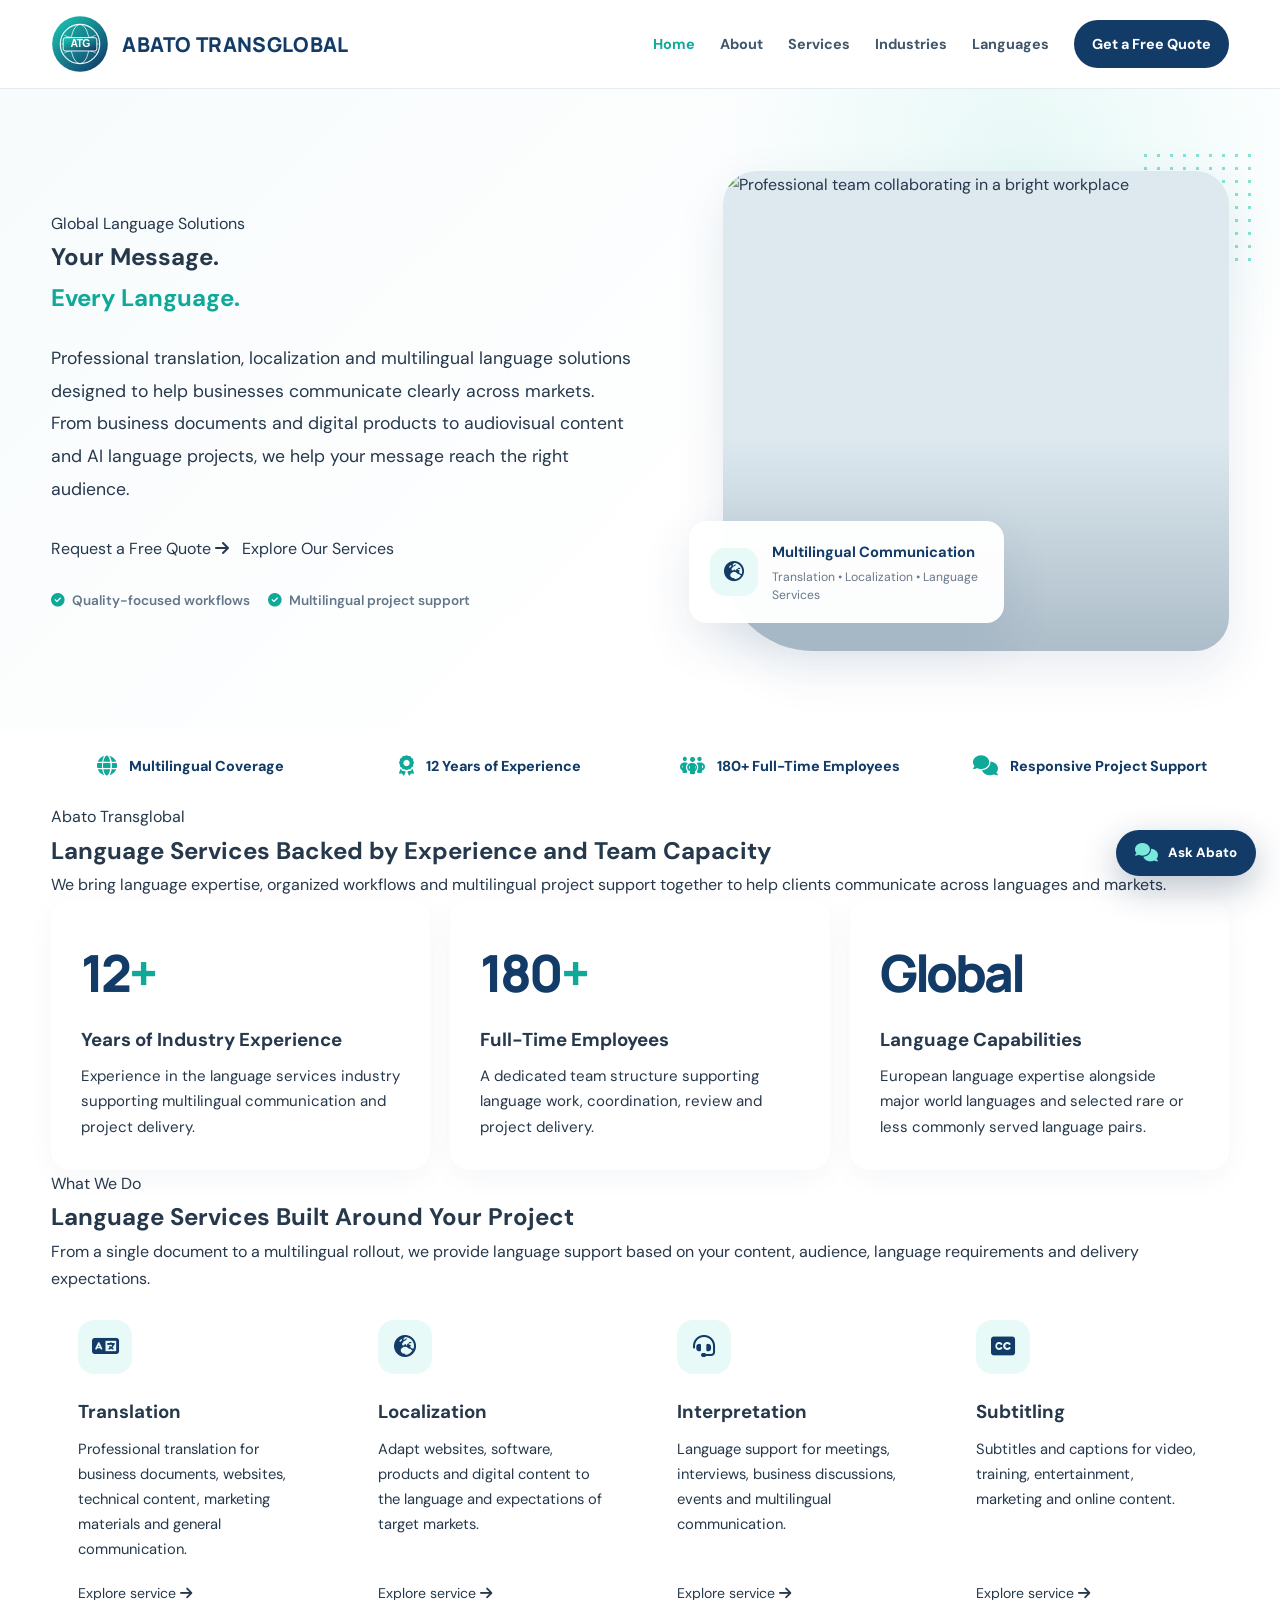
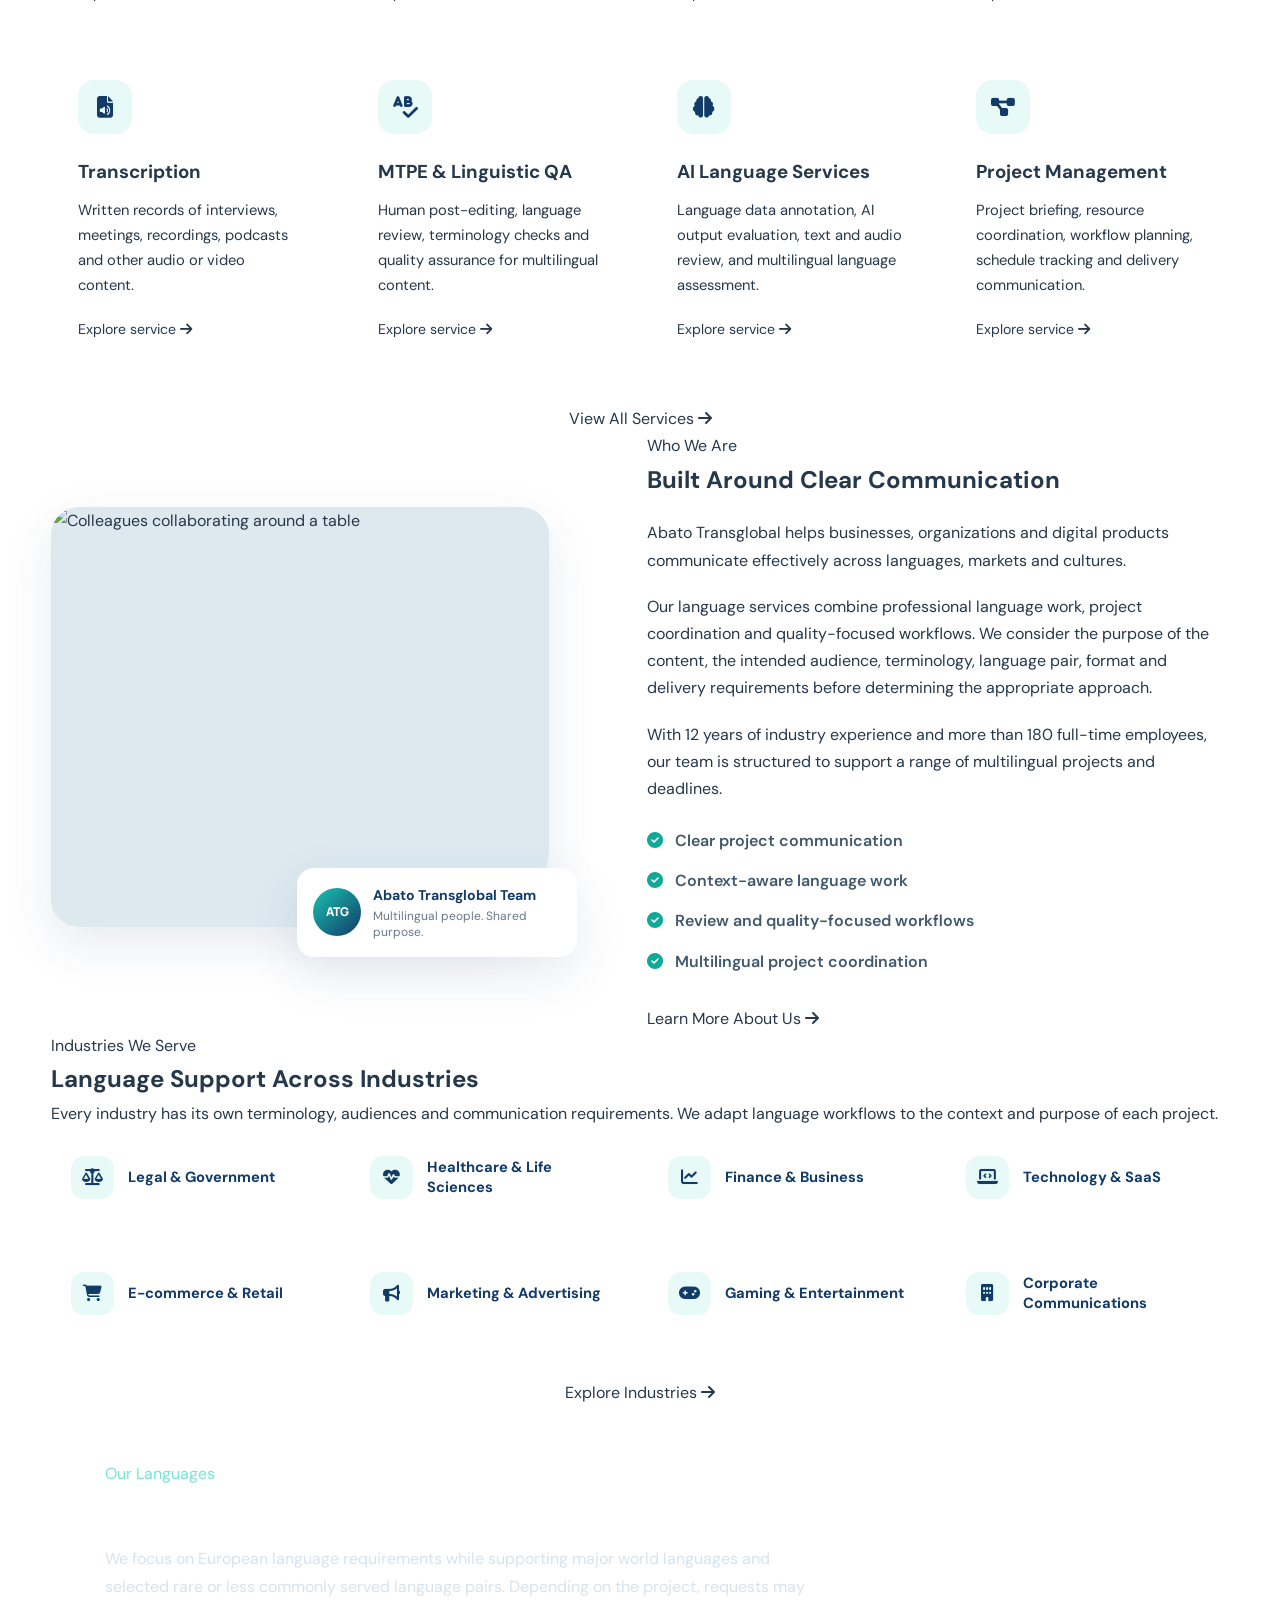
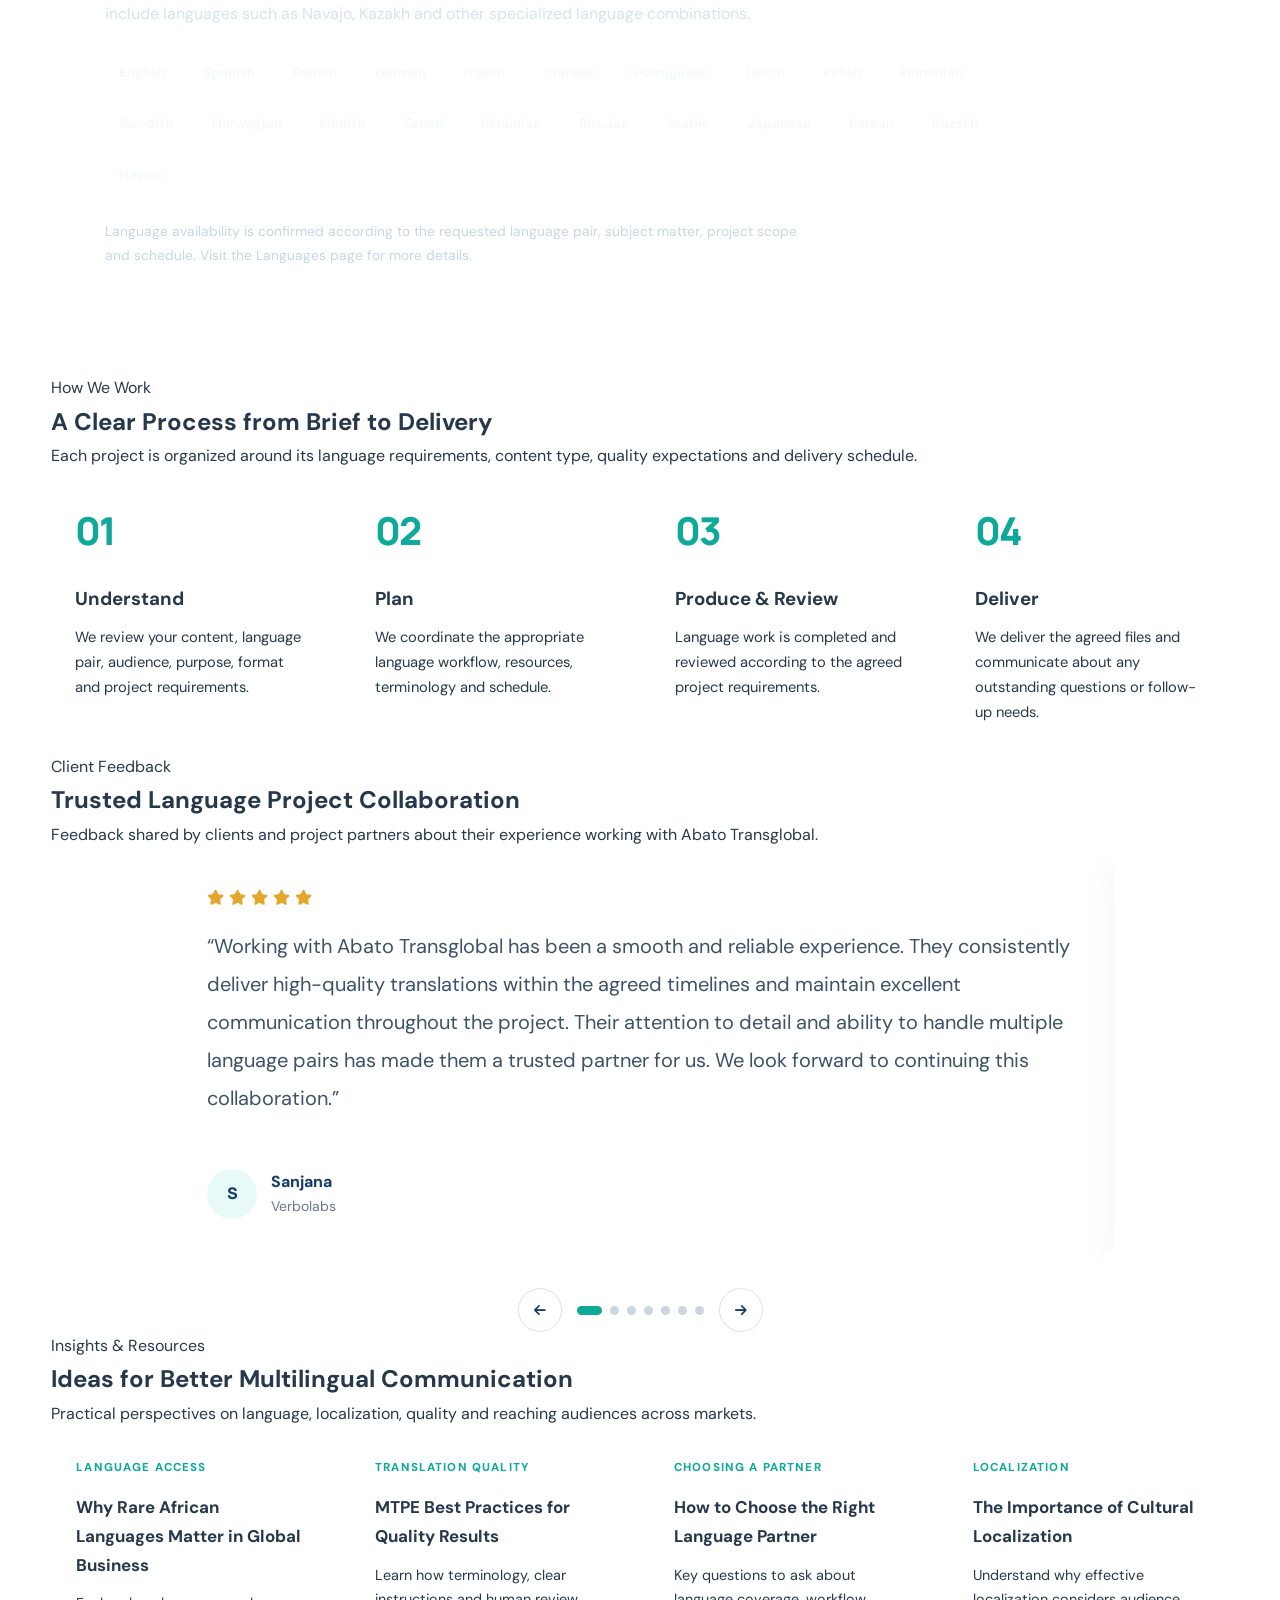
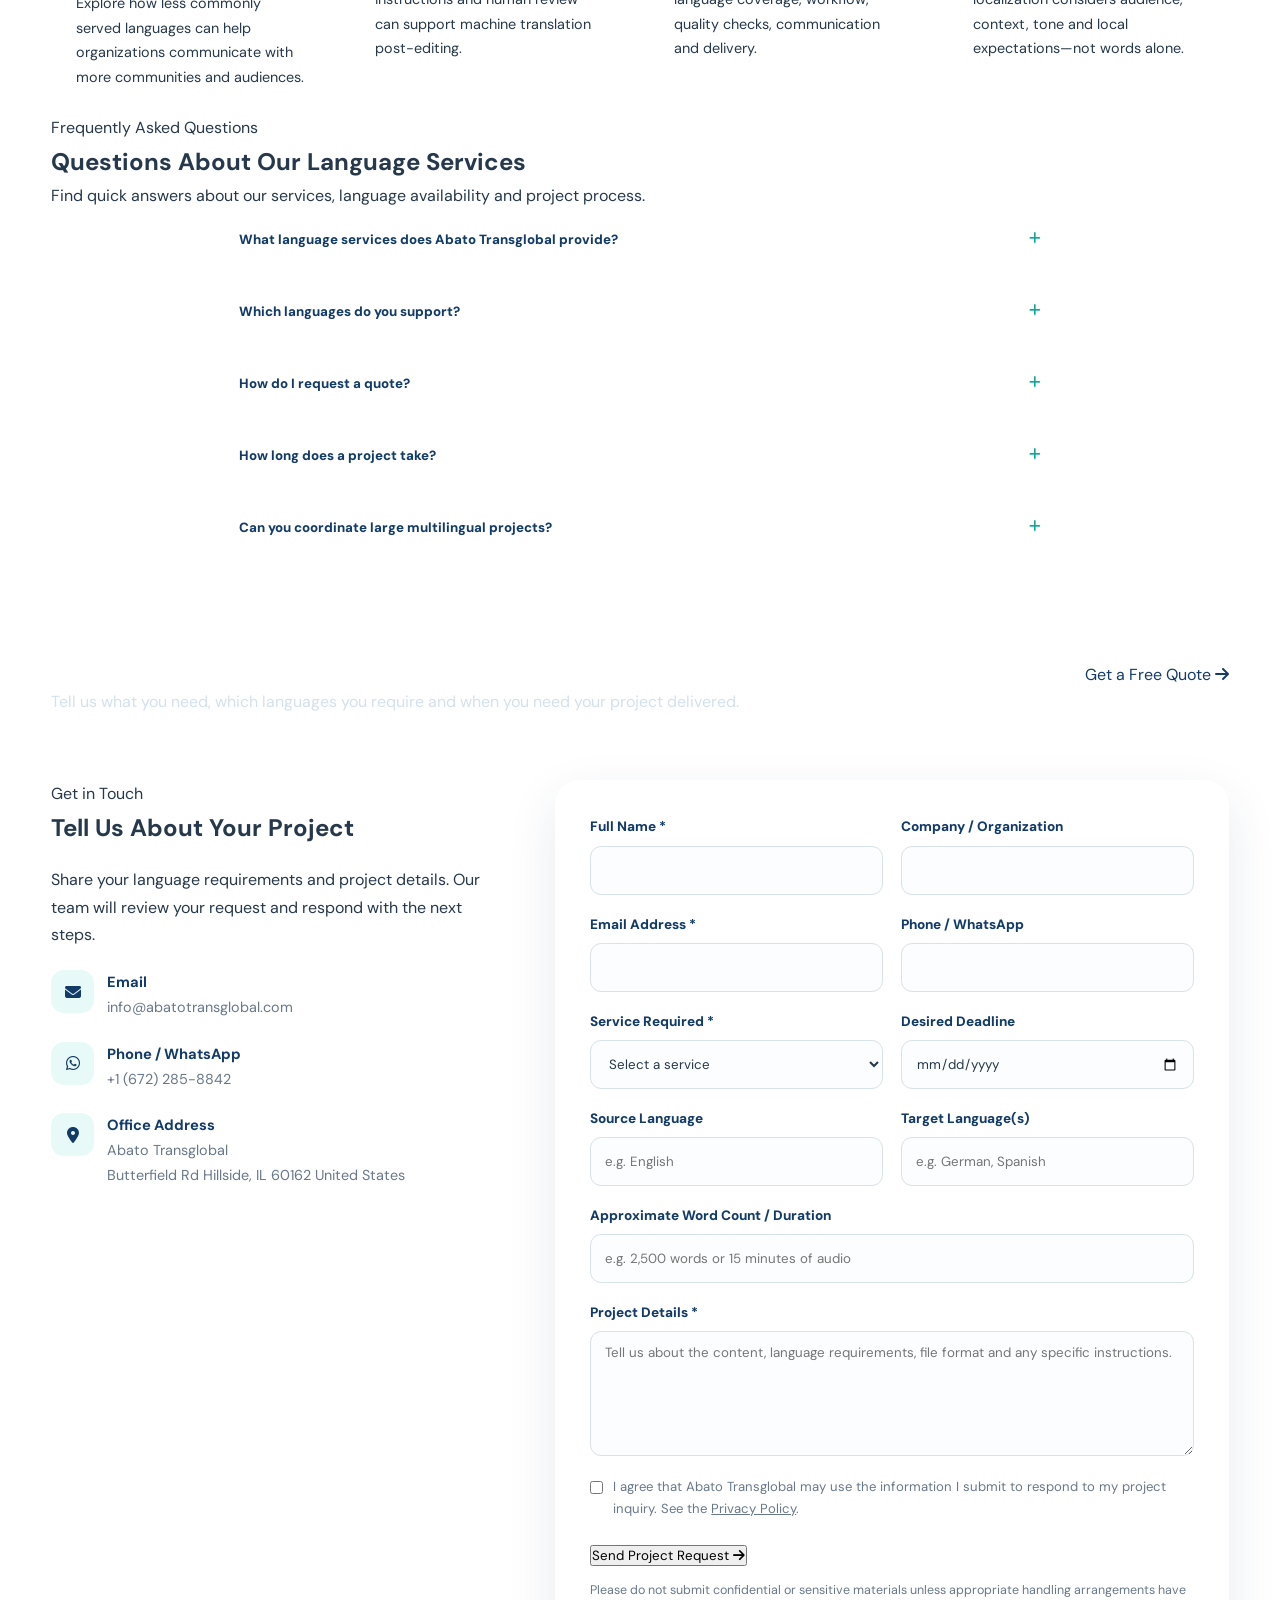
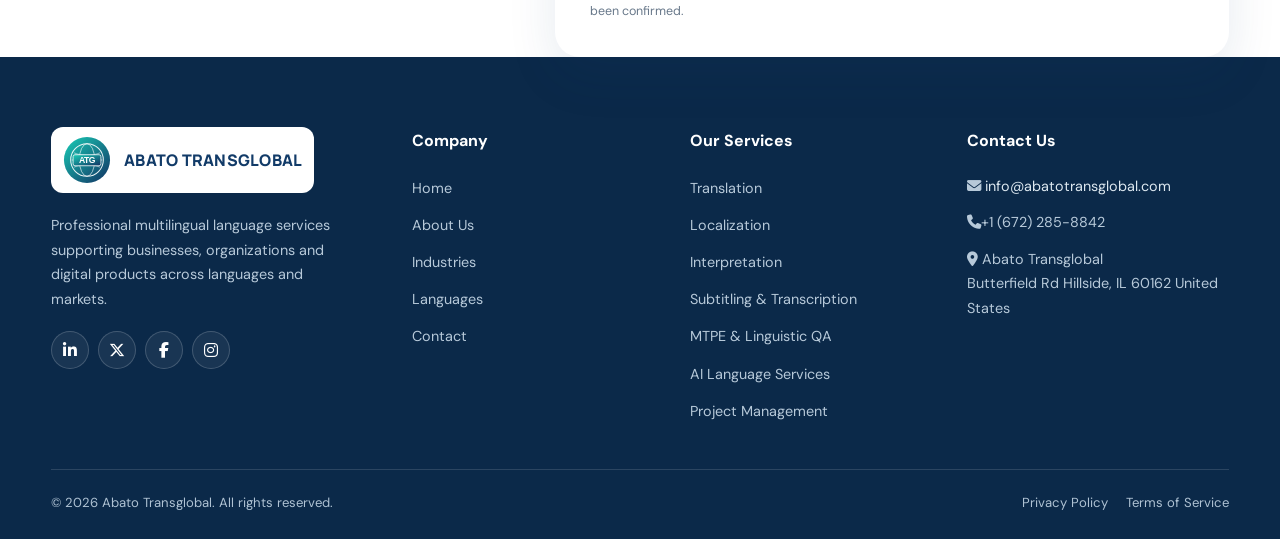
==== index.html @ 3843a88c "Update index.html" ====
<!DOCTYPE html>
<html lang="en">
<head>
  <meta charset="UTF-8">
  <meta name="viewport" content="width=device-width, initial-scale=1.0">

  <title>Abato Transglobal | Your Message. Every Language.</title>
  <meta name="description" content="Abato Transglobal provides professional translation, localization, interpretation, subtitling, transcription, MTPE, linguistic QA, AI language services and project management.">
  <meta name="theme-color" content="#123B68">
  <link rel="canonical" href="https://abatotransglobal.com/">

  <link rel="preconnect" href="https://fonts.googleapis.com">
  <link rel="preconnect" href="https://fonts.gstatic.com" crossorigin>
  <link href="https://fonts.googleapis.com/css2?family=DM+Sans:wght@400;500;600;700&family=Manrope:wght@400;500;600;700;800&display=swap" rel="stylesheet">
  <link rel="stylesheet" href="https://cdnjs.cloudflare.com/ajax/libs/font-awesome/6.5.2/css/all.min.css">

  <style>
    
   :root {
      --teal: #19c3b1;
      --teal-dark: #0fa99a;
      --navy: #123b68;
      --navy-dark: #092947;
      --text: #26384b;
      --muted: #68788a;
      --light: #f5f9fc;
      --white: #ffffff;
      --border: #e5edf3;
      --shadow: 0 18px 50px rgba(18,59,104,0.10);
      --radius: 20px;
    }

    * {
      margin: 0;
      padding: 0;
      box-sizing: border-box;
    }

    html {
      scroll-behavior: smooth;
    }

    body {
      font-family: "DM Sans", sans-serif;
      color: var(--text);
      background: #ffffff;
      line-height: 1.7;
      overflow-x: hidden;
    }

    img {
      width: 100%;
      display: block;
    }

    a {
      text-decoration: none;
      color: inherit;
    }

    button,
    input,
    textarea,
    select {
      font-family: inherit;
    }

    .container {
      width: min(1180px, 92%);
      margin: auto;
    }

    /* =========================================
       HEADER
    ========================================= */

    header {
      position: sticky;
      top: 0;
      z-index: 1000;
      background: rgba(255,255,255,0.96);
      backdrop-filter: blur(16px);
      border-bottom: 1px solid rgba(18,59,104,0.08);
    }

    .nav {
      min-height: 82px;
      display: flex;
      align-items: center;
      justify-content: space-between;
      gap: 30px;
    }

    */

     LOGO:
      The circular ATG globe mark is inline SVG.
      Keep the SVG proportions, colors, lettering and wordmark unchanged
      when reusing this logo on the other pages.
    */

    .site-logo {
      display: inline-flex;
      align-items: center;
      gap: 13px;
      flex-shrink: 0;
    }

    .logo-symbol {
      width: 58px;
      height: 58px;
      display: block;
      flex: 0 0 58px;
    }

    .logo-wordmark {
      color: var(--navy);
      font-family: "Manrope", sans-serif;
      font-size: clamp(1rem, 1.7vw, 1.28rem);
      font-weight: 800;
      letter-spacing: .015em;
      white-space: nowrap;
    }

    .nav-links {
      display: flex;
      align-items: center;
      gap: 25px;
    }

    .nav-links a {
      color: #40566B;
      font-size: .9rem;
      font-weight: 700;
      transition: color .2s ease;
    }

    .nav-links a:hover,
    .nav-links a.active {
      color: var(--teal-dark);
    }

    .nav-links .nav-quote {
      padding: 12px 18px;
      border-radius: 999px;
      color: var(--white);
      background: var(--navy);
    }

    .nav-links .nav-quote:hover {
      color: var(--white);
      background: var(--navy-deep);
    }

    .menu-toggle {
      display: none;
      width: 44px;
      height: 44px;
      align-items: center;
      justify-content: center;
      border: 1px solid var(--line);
      border-radius: 12px;
      color: var(--navy);
      background: var(--white);
      cursor: pointer;
    }

    /* HEADER */

    .site-header {
      position: sticky;
      top: 0;
      z-index: 1000;
      background: rgba(255, 255, 255, .96);
      border-bottom: 1px solid rgba(226, 234, 240, .9);
      backdrop-filter: blur(16px);
    }

    .nav-wrap {
      display: flex;
      align-items: center;
      justify-content: space-between;
      gap: 24px;
      min-height: 88px;
    }

    /*
      LOGO:
      The circular ATG globe mark is inline SVG.
      Keep the SVG proportions, colors, lettering and wordmark unchanged
      when reusing this logo on the other pages.
    */

    .site-logo {
      display: inline-flex;
      align-items: center;
      gap: 13px;
      flex-shrink: 0;
    }

    .logo-symbol {
      width: 58px;
      height: 58px;
      display: block;
      flex: 0 0 58px;
    }

    .logo-wordmark {
      color: var(--navy);
      font-family: "Manrope", sans-serif;
      font-size: clamp(1rem, 1.7vw, 1.28rem);
      font-weight: 800;
      letter-spacing: .015em;
      white-space: nowrap;
    }

    .nav-links {
      display: flex;
      align-items: center;
      gap: 25px;
    }

    .nav-links a {
      color: #40566B;
      font-size: .9rem;
      font-weight: 700;
      transition: color .2s ease;
    }

    .nav-links a:hover,
    .nav-links a.active {
      color: var(--teal-dark);
    }

    .nav-links .nav-quote {
      padding: 12px 18px;
      border-radius: 999px;
      color: var(--white);
      background: var(--navy);
    }

    .nav-links .nav-quote:hover {
      color: var(--white);
      background: var(--navy-deep);
    }

    .menu-toggle {
      display: none;
      width: 44px;
      height: 44px;
      align-items: center;
      justify-content: center;
      border: 1px solid var(--line);
      border-radius: 12px;
      color: var(--navy);
      background: var(--white);
      cursor: pointer;
    }

    /* HERO */

    .hero {
      position: relative;
      padding: 82px 0 78px;
      background:
        radial-gradient(circle at 80% 12%, rgba(25, 195, 177, .10), transparent 27%),
        linear-gradient(135deg, #F7FBFC 0%, #FFFFFF 62%);
      overflow: hidden;
    }

    .hero-grid {
      display: grid;
      grid-template-columns: 1.05fr .95fr;
      align-items: center;
      gap: 62px;
    }

    .hero-copy {
      position: relative;
      z-index: 2;
    }

    .hero-copy h1 span {
      color: var(--teal-dark);
    }

    .hero-copy > p {
      max-width: 620px;
      margin: 24px 0 30px;
      font-size: 1.1rem;
      line-height: 1.85;
    }

    .hero-actions {
      display: flex;
      flex-wrap: wrap;
      gap: 13px;
    }

    .hero-note {
      display: flex;
      flex-wrap: wrap;
      gap: 10px 18px;
      margin-top: 27px;
      color: #63768A;
      font-size: .85rem;
      font-weight: 600;
    }

    .hero-note span {
      display: inline-flex;
      align-items: center;
      gap: 7px;
    }

    .hero-note i {
      color: var(--teal-dark);
    }

    .hero-visual {
      position: relative;
      min-height: 480px;
    }

    .hero-image-frame {
      position: absolute;
      inset: 0 0 0 24px;
      overflow: hidden;
      border-radius: 34px 34px 34px 90px;
      box-shadow: var(--shadow);
      background: #DDE9EF;
    }

    .hero-image-frame img {
      width: 100%;
      height: 100%;
      object-fit: cover;
    }

    .hero-image-frame::after {
      content: "";
      position: absolute;
      inset: 0;
      background: linear-gradient(180deg, transparent 55%, rgba(11, 41, 73, .23));
      pointer-events: none;
    }

    .hero-floating-card {
      position: absolute;
      z-index: 3;
      left: -10px;
      bottom: 28px;
      display: flex;
      align-items: center;
      gap: 14px;
      max-width: 315px;
      padding: 18px 20px;
      border: 1px solid rgba(255,255,255,.8);
      border-radius: 18px;
      background: rgba(255,255,255,.96);
      box-shadow: var(--shadow);
    }

    .floating-icon {
      display: grid;
      width: 48px;
      height: 48px;
      flex: 0 0 48px;
      place-items: center;
      border-radius: 15px;
      color: var(--navy);
      background: #E7FAF7;
      font-size: 1.25rem;
    }

    .hero-floating-card strong {
      display: block;
      color: var(--navy);
      font-size: .92rem;
    }

    .hero-floating-card small {
      display: block;
      margin-top: 3px;
      color: var(--muted);
      font-size: .76rem;
      line-height: 1.5;
    }

    .hero-dot-pattern {
      position: absolute;
      right: -25px;
      top: -22px;
      width: 115px;
      height: 115px;
      opacity: .5;
      background-image: radial-gradient(var(--teal) 1.5px, transparent 1.5px);
      background-size: 13px 13px;
    }

    /* TRUST STRIP */

    .trust-strip {
      padding: 25px 0;
      border-top: 1px solid var(--line);
      border-bottom: 1px solid var(--line);
      background: var(--white);
    }

    .trust-grid {
      display: grid;
      grid-template-columns: repeat(4, 1fr);
      gap: 22px;
    }

    .trust-item {
      display: flex;
      align-items: center;
      justify-content: center;
      gap: 12px;
      color: var(--navy);
      font-size: .9rem;
      font-weight: 800;
      text-align: center;
    }

    .trust-item i {
      color: var(--teal-dark);
      font-size: 1.25rem;
    }

    /* STATS */

    .stats-grid {
      display: grid;
      grid-template-columns: repeat(3, 1fr);
      gap: 20px;
    }

    .stat-card {
      padding: 30px;
      border: 1px solid var(--line);
      border-radius: var(--radius);
      background: var(--white);
      box-shadow: 0 8px 28px rgba(18, 59, 104, .04);
    }

    .stat-number {
      margin-bottom: 8px;
      color: var(--navy);
      font-family: "Manrope", sans-serif;
      font-size: clamp(2.2rem, 4vw, 3.2rem);
      font-weight: 800;
      letter-spacing: -.06em;
    }

    .stat-number span {
      color: var(--teal-dark);
    }

    .stat-card h3 {
      margin-bottom: 8px;
    }

    .stat-card p {
      font-size: .94rem;
    }

    /* SERVICES */

    .services-grid {
      display: grid;
      grid-template-columns: repeat(4, 1fr);
      gap: 20px;
    }

    .service-card {
      display: flex;
      flex-direction: column;
      min-height: 250px;
      padding: 27px;
      border: 1px solid var(--line);
      border-radius: 20px;
      background: var(--white);
      transition: transform .25s ease, box-shadow .25s ease, border-color .25s ease;
    }

    .service-card:hover {
      transform: translateY(-5px);
      border-color: rgba(25,195,177,.5);
      box-shadow: var(--shadow);
    }

    .service-icon {
      display: grid;
      width: 54px;
      height: 54px;
      margin-bottom: 22px;
      place-items: center;
      border-radius: 16px;
      color: var(--navy);
      background: #E8FAF7;
      font-size: 1.35rem;
    }

    .service-card h3 {
      margin-bottom: 10px;
    }

    .service-card p {
      margin-bottom: 20px;
      font-size: .92rem;
    }

    .service-card .text-link {
      margin-top: auto;
      font-size: .88rem;
    }

    .center-action {
      margin-top: 36px;
      text-align: center;
    }

    /* ABOUT / TEAM */

    .about-grid {
      display: grid;
      grid-template-columns: .95fr 1.05fr;
      align-items: center;
      gap: 70px;
    }

    .about-visual {
      position: relative;
      min-height: 450px;
    }

    .about-photo {
      position: absolute;
      inset: 0 28px 30px 0;
      overflow: hidden;
      border-radius: 28px 28px 80px 28px;
      background: #DDE9EF;
      box-shadow: var(--shadow);
    }

    .about-photo img {
      width: 100%;
      height: 100%;
      object-fit: cover;
    }

    .team-photo-label {
      position: absolute;
      right: 0;
      bottom: 0;
      z-index: 2;
      display: flex;
      align-items: center;
      gap: 12px;
      max-width: 280px;
      padding: 16px;
      border: 1px solid var(--line);
      border-radius: 17px;
      background: var(--white);
      box-shadow: var(--shadow);
    }

    .team-photo-label .mini-logo {
      display: grid;
      width: 48px;
      height: 48px;
      flex: 0 0 48px;
      place-items: center;
      border-radius: 50%;
      color: var(--white);
      background: linear-gradient(135deg, var(--teal), var(--navy));
      font-family: "Manrope", sans-serif;
      font-size: .76rem;
      font-weight: 800;
    }

    .team-photo-label strong {
      display: block;
      color: var(--navy);
      font-size: .88rem;
    }

    .team-photo-label small {
      display: block;
      color: var(--muted);
      font-size: .75rem;
      line-height: 1.4;
    }

    .about-copy > p {
      margin: 19px 0;
    }

    .check-list {
      display: grid;
      gap: 13px;
      margin: 25px 0 30px;
      list-style: none;
    }

    .check-list li {
      display: flex;
      gap: 12px;
      color: #41586D;
      font-weight: 600;
    }

    .check-list i {
      margin-top: 5px;
      color: var(--teal-dark);
    }

    /* INDUSTRIES */

    .industry-grid {
      display: grid;
      grid-template-columns: repeat(4, 1fr);
      gap: 16px;
    }

    .industry-card {
      display: flex;
      align-items: center;
      gap: 14px;
      min-height: 100px;
      padding: 20px;
      border: 1px solid var(--line);
      border-radius: 18px;
      background: var(--white);
      transition: border-color .2s ease, transform .2s ease;
    }

    .industry-card:hover {
      transform: translateY(-3px);
      border-color: var(--teal);
    }

    .industry-card i {
      display: grid;
      width: 43px;
      height: 43px;
      flex: 0 0 43px;
      place-items: center;
      border-radius: 13px;
      color: var(--navy);
      background: #E7FAF7;
      font-size: 1.05rem;
    }

    .industry-card strong {
      color: var(--navy);
      font-size: .92rem;
      line-height: 1.4;
    }

    /* LANGUAGES */

    .language-panel {
      position: relative;
      padding: 54px;
      overflow: hidden;
      border-radius: 30px;
      color: var(--white);
      background: linear-gradient(135deg, var(--navy-deep), var(--navy));
    }

    .language-panel::after {
      content: "";
      position: absolute;
      top: -100px;
      right: -100px;
      width: 300px;
      height: 300px;
      border: 1px solid rgba(255,255,255,.12);
      border-radius: 50%;
      box-shadow: 0 0 0 35px rgba(255,255,255,.035), 0 0 0 70px rgba(255,255,255,.025);
    }

    .language-content {
      position: relative;
      z-index: 1;
      max-width: 900px;
    }

    .language-panel .eyebrow {
      color: #75E5D8;
    }

    .language-panel h2 {
      color: var(--white);
    }

    .language-panel p {
      max-width: 720px;
      margin: 17px 0 26px;
      color: #D6E3EF;
    }

    .language-tags {
      display: flex;
      flex-wrap: wrap;
      gap: 10px;
      margin: 25px 0;
    }

    .language-tags span {
      padding: 8px 13px;
      border: 1px solid rgba(255,255,255,.2);
      border-radius: 999px;
      color: #F3FAFF;
      background: rgba(255,255,255,.08);
      font-size: .84rem;
      font-weight: 600;
    }

    .language-note {
      font-size: .86rem;
      color: #C6D6E5 !important;
    }

    /* PROCESS */

    .process-grid {
      display: grid;
      grid-template-columns: repeat(4, 1fr);
      gap: 22px;
    }

    .process-card {
      position: relative;
      padding: 28px 24px;
      border: 1px solid var(--line);
      border-radius: 20px;
      background: var(--white);
    }

    .process-number {
      display: inline-block;
      margin-bottom: 20px;
      color: var(--teal-dark);
      font-family: "Manrope", sans-serif;
      font-size: 2.4rem;
      font-weight: 800;
      letter-spacing: -.06em;
    }

    .process-card h3 {
      margin-bottom: 10px;
    }

    .process-card p {
      font-size: .92rem;
    }

    /* TESTIMONIAL CAROUSEL */

    .testimonial-shell {
      position: relative;
      max-width: 950px;
      margin: 0 auto;
    }

    .testimonial-viewport {
      overflow: hidden;
      border-radius: 26px;
    }

    .testimonial-track {
      display: flex;
      transition: transform .55s cubic-bezier(.22,.61,.36,1);
      will-change: transform;
    }

    .testimonial-slide {
      flex: 0 0 100%;
      width: 100%;
      min-width: 0;
      padding: 42px;
      border: 1px solid var(--line);
      border-radius: 26px;
      background: var(--white);
      box-shadow: 0 12px 38px rgba(18,59,104,.06);
    }

    .testimonial-stars {
      display: flex;
      gap: 5px;
      margin-bottom: 22px;
      color: #E4A62B;
      font-size: .95rem;
    }

    .testimonial-quote {
      color: #3B5268;
      font-size: clamp(1.05rem, 2vw, 1.25rem);
      line-height: 1.9;
    }

    .testimonial-author {
      display: flex;
      align-items: center;
      gap: 14px;
      margin-top: 28px;
      padding-top: 23px;
      border-top: 1px solid var(--line);
    }

    .author-avatar {
      display: grid;
      width: 50px;
      height: 50px;
      flex: 0 0 50px;
      place-items: center;
      border-radius: 50%;
      color: var(--navy);
      background: #E7FAF7;
      font-family: "Manrope", sans-serif;
      font-weight: 800;
    }

    .testimonial-author strong {
      display: block;
      color: var(--navy);
    }

    .testimonial-author span {
      display: block;
      color: var(--muted);
      font-size: .88rem;
    }

    .testimonial-controls {
      display: flex;
      align-items: center;
      justify-content: center;
      gap: 15px;
      margin-top: 27px;
    }

    .carousel-arrow {
      display: grid;
      width: 44px;
      height: 44px;
      place-items: center;
      border: 1px solid #D7E2EA;
      border-radius: 50%;
      color: var(--navy);
      background: var(--white);
      cursor: pointer;
      transition: background .2s ease, color .2s ease;
    }

    .carousel-arrow:hover {
      color: var(--white);
      background: var(--navy);
    }

    .carousel-dots {
      display: flex;
      align-items: center;
      justify-content: center;
      gap: 8px;
    }

    .carousel-dot {
      width: 9px;
      height: 9px;
      padding: 0;
      border: 0;
      border-radius: 50%;
      background: #CBD6DF;
      cursor: pointer;
      transition: width .2s ease, background .2s ease;
    }

    .carousel-dot.active {
      width: 25px;
      border-radius: 99px;
      background: var(--teal-dark);
    }

    /* RESOURCES */

    .resource-grid {
      display: grid;
      grid-template-columns: repeat(4, 1fr);
      gap: 18px;
    }

    .resource-card {
      padding: 25px;
      border: 1px solid var(--line);
      border-radius: 19px;
      background: var(--white);
    }

    .resource-card .resource-label {
      display: inline-block;
      margin-bottom: 15px;
      color: var(--teal-dark);
      font-size: .72rem;
      font-weight: 800;
      letter-spacing: .1em;
      text-transform: uppercase;
    }

    .resource-card h3 {
      margin-bottom: 12px;
      font-size: 1.06rem;
    }

    .resource-card p {
      font-size: .9rem;
    }

    /* FAQ */

    .faq-list {
      max-width: 850px;
      margin: 0 auto;
    }

    .faq-item {
      margin-bottom: 13px;
      border: 1px solid var(--line);
      border-radius: 16px;
      background: var(--white);
      overflow: hidden;
    }

    .faq-question {
      display: flex;
      align-items: center;
      justify-content: space-between;
      gap: 20px;
      width: 100%;
      padding: 21px 24px;
      border: 0;
      color: var(--navy);
      background: transparent;
      font-weight: 800;
      text-align: left;
      cursor: pointer;
    }

    .faq-question i {
      color: var(--teal-dark);
      transition: transform .2s ease;
    }

    .faq-item.open .faq-question i {
      transform: rotate(45deg);
    }

    .faq-answer {
      display: none;
      padding: 0 24px 22px;
    }

    .faq-item.open .faq-answer {
      display: block;
    }

    /* CTA */

    .cta-band {
      padding: 65px 0;
      background: linear-gradient(120deg, var(--navy-deep), var(--navy));
    }

    .cta-content {
      display: flex;
      align-items: center;
      justify-content: space-between;
      gap: 30px;
    }

    .cta-content h2 {
      max-width: 650px;
      color: var(--white);
    }

    .cta-content p {
      margin-top: 13px;
      color: #D3E1EC;
    }

    .cta-content .btn {
      flex-shrink: 0;
      color: var(--navy);
      background: var(--white);
    }

    /* QUOTE FORM */

    .quote-grid {
      display: grid;
      grid-template-columns: .8fr 1.2fr;
      gap: 55px;
      align-items: start;
    }

    .quote-copy p {
      margin: 18px 0;
    }

    .contact-detail {
      display: flex;
      align-items: flex-start;
      gap: 13px;
      margin-top: 22px;
    }

    .contact-detail i {
      display: grid;
      width: 43px;
      height: 43px;
      flex: 0 0 43px;
      place-items: center;
      border-radius: 13px;
      color: var(--navy);
      background: #E7FAF7;
    }

    .contact-detail strong {
      display: block;
      color: var(--navy);
      font-size: .92rem;
    }

    .contact-detail span,
    .contact-detail a {
      display: block;
      color: var(--muted);
      font-size: .9rem;
      overflow-wrap: anywhere;
    }

    .quote-form {
      padding: 35px;
      border: 1px solid var(--line);
      border-radius: 25px;
      background: var(--white);
      box-shadow: var(--shadow);
    }

    .form-grid {
      display: grid;
      grid-template-columns: repeat(2, 1fr);
      gap: 18px;
    }

    .form-group {
      display: flex;
      flex-direction: column;
      gap: 7px;
    }

    .form-group.full {
      grid-column: 1 / -1;
    }

    .form-group label {
      color: var(--navy);
      font-size: .85rem;
      font-weight: 800;
    }

    .form-group input,
    .form-group select,
    .form-group textarea {
      width: 100%;
      min-height: 49px;
      padding: 12px 14px;
      border: 1px solid #D8E2E9;
      border-radius: 11px;
      outline: none;
      color: var(--ink);
      background: #FBFDFE;
      transition: border-color .2s ease, box-shadow .2s ease;
    }

    .form-group textarea {
      min-height: 125px;
      resize: vertical;
    }

    .form-group input:focus,
    .form-group select:focus,
    .form-group textarea:focus {
      border-color: var(--teal-dark);
      box-shadow: 0 0 0 3px rgba(25,195,177,.12);
    }

    .privacy-consent {
      display: flex;
      align-items: flex-start;
      gap: 10px;
      margin: 20px 0;
      color: var(--muted);
      font-size: .82rem;
    }

    .privacy-consent input {
      margin-top: 5px;
      accent-color: var(--teal-dark);
    }

    .form-note {
      margin-top: 12px;
      color: var(--muted);
      font-size: .78rem;
    }

    .form-status {
      display: none;
      margin-bottom: 20px;
      padding: 18px;
      border-radius: 14px;
      font-weight: 700;
    }

    .form-status.success {
      display: block;
      color: #145C4F;
      background: #E5F8F3;
      border: 1px solid #B9EBDD;
    }

    .form-status.error {
      display: block;
      color: #8C2D2D;
      background: #FFF0F0;
      border: 1px solid #F2C7C7;
    }

    /* FOOTER */

    .site-footer {
      padding: 70px 0 25px;
      color: #D5E0EA;
      background: #0B2949;
    }

    .footer-grid {
      display: grid;
      grid-template-columns: 1.35fr 1fr 1fr 1.1fr;
      gap: 40px;
      padding-bottom: 45px;
    }

    .footer-brand .site-logo {
      margin-bottom: 20px;
      padding: 9px 12px;
      border-radius: 12px;
      background: var(--white);
    }

    .footer-brand .logo-symbol {
      width: 48px;
      height: 48px;
      flex-basis: 48px;
    }

    .footer-brand .logo-wordmark {
      font-size: 1rem;
    }

    .footer-brand p {
      max-width: 310px;
      color: #B7C9D9;
      font-size: .9rem;
    }

    .footer-column h3 {
      margin-bottom: 19px;
      color: var(--white);
      font-size: 1rem;
    }

    .footer-links {
      display: grid;
      gap: 10px;
      list-style: none;
    }

    .footer-links a {
      color: #B7C9D9;
      font-size: .9rem;
      transition: color .2s ease;
    }

    .footer-links a:hover {
      color: #75E5D8;
    }

    .footer-contact p {
      margin-bottom: 12px;
      color: #B7C9D9;
      font-size: .9rem;
    }

    .footer-contact a {
      color: #DDE8F0;
      overflow-wrap: anywhere;
    }

    .social-links {
      display: flex;
      gap: 9px;
      margin-top: 20px;
    }

    .social-links a {
      display: grid;
      width: 38px;
      height: 38px;
      place-items: center;
      border: 1px solid rgba(255,255,255,.18);
      border-radius: 50%;
      color: var(--white);
      background: rgba(255,255,255,.06);
      transition: background .2s ease, transform .2s ease;
    }

    .social-links a:hover {
      transform: translateY(-2px);
      background: var(--teal-dark);
    }

    .footer-bottom {
      display: flex;
      align-items: center;
      justify-content: space-between;
      gap: 20px;
      padding-top: 22px;
      border-top: 1px solid rgba(255,255,255,.13);
      color: #AFC2D3;
      font-size: .82rem;
    }

    .legal-links {
      display: flex;
      flex-wrap: wrap;
      gap: 18px;
    }

    .legal-links a:hover {
      color: var(--white);
    }

    /* AI ASSISTANT */

    .ai-launcher {
      position: fixed;
      right: 24px;
      bottom: 24px;
      z-index: 1500;
      display: flex;
      align-items: center;
      gap: 10px;
      padding: 14px 19px;
      border: 0;
      border-radius: 999px;
      color: var(--white);
      background: var(--navy);
      box-shadow: 0 12px 35px rgba(11,41,73,.28);
      font-weight: 800;
      cursor: pointer;
    }

    .ai-launcher i {
      color: #7BE8DC;
      font-size: 1.15rem;
    }

    .ai-panel {
      position: fixed;
      right: 24px;
      bottom: 88px;
      z-index: 1500;
      display: none;
      flex-direction: column;
      width: min(370px, calc(100vw - 30px));
      height: 490px;
      max-height: calc(100vh - 125px);
      overflow: hidden;
      border: 1px solid var(--line);
      border-radius: 22px;
      background: var(--white);
      box-shadow: 0 22px 65px rgba(11,41,73,.24);
    }

    .ai-panel.open {
      display: flex;
    }

    .ai-header {
      display: flex;
      align-items: center;
      justify-content: space-between;
      padding: 17px;
      color: var(--white);
      background: var(--navy);
    }

    .ai-header strong {
      display: block;
      font-family: "Manrope", sans-serif;
    }

    .ai-header small {
      display: block;
      color: #C5D9E8;
      font-size: .75rem;
    }

    .ai-close {
      display: grid;
      width: 34px;
      height: 34px;
      place-items: center;
      border: 0;
      border-radius: 50%;
      color: var(--white);
      background: rgba(255,255,255,.12);
      cursor: pointer;
    }

    .ai-messages {
      display: flex;
      flex: 1;
      flex-direction: column;
      gap: 12px;
      padding: 16px;
      overflow-y: auto;
      background: #F7FAFC;
    }

    .ai-message {
      max-width: 90%;
      padding: 12px 14px;
      border-radius: 14px;
      font-size: .87rem;
      line-height: 1.55;
      overflow-wrap: anywhere;
    }

    .ai-message.bot {
      align-self: flex-start;
      border: 1px solid #E1EAF0;
      border-bottom-left-radius: 4px;
      color: #40566B;
      background: var(--white);
    }

    .ai-message.user {
      align-self: flex-end;
      border-bottom-right-radius: 4px;
      color: var(--white);
      background: var(--navy);
    }

    .ai-form {
      display: flex;
      gap: 8px;
      padding: 12px;
      border-top: 1px solid var(--line);
      background: var(--white);
    }

    .ai-form input {
      min-width: 0;
      flex: 1;
      padding: 11px 13px;
      border: 1px solid #D8E2E9;
      border-radius: 999px;
      outline: none;
    }

    .ai-form button {
      display: grid;
      width: 43px;
      height: 43px;
      flex: 0 0 43px;
      place-items: center;
      border: 0;
      border-radius: 50%;
      color: var(--white);
      background: var(--teal-dark);
      cursor: pointer;
    }

    .ai-disclaimer {
      padding: 0 14px 12px;
      color: #7A8B9B;
      background: var(--white);
      font-size: .7rem;
    }

    /* RESPONSIVE */

    @media (max-width: 1080px) {
      .nav-links {
        gap: 16px;
      }

      .nav-links a {
        font-size: .84rem;
      }

      .services-grid,
      .resource-grid {
        grid-template-columns: repeat(2, 1fr);
      }

      .industry-grid {
        grid-template-columns: repeat(2, 1fr);
      }

      .footer-grid {
        grid-template-columns: repeat(2, 1fr);
      }
    }

    @media (max-width: 850px) {
      .nav-wrap {
        min-height: 78px;
      }

      .menu-toggle {
        display: inline-flex;
      }

      .nav-links {
        position: absolute;
        top: 78px;
        left: 0;
        right: 0;
        display: none;
        flex-direction: column;
        align-items: stretch;
        gap: 0;
        padding: 12px 20px 22px;
        border-bottom: 1px solid var(--line);
        background: var(--white);
        box-shadow: 0 20px 30px rgba(18,59,104,.08);
      }

      .nav-links.open {
        display: flex;
      }

      .nav-links a {
        padding: 13px 4px;
        font-size: .95rem;
      }

      .nav-links .nav-quote {
        margin-top: 7px;
        text-align: center;
      }

      .hero {
        padding-top: 55px;
      }

      .hero-grid,
      .about-grid,
      .quote-grid {
        grid-template-columns: 1fr;
        gap: 45px;
      }

      .hero-visual {
        min-height: 420px;
      }

      .about-visual {
        min-height: 410px;
      }

      .trust-grid {
        grid-template-columns: repeat(2, 1fr);
      }

      .stats-grid {
        grid-template-columns: 1fr;
      }

      .process-grid {
        grid-template-columns: repeat(2, 1fr);
      }

      .cta-content {
        align-items: flex-start;
        flex-direction: column;
      }

      .language-panel {
        padding: 38px;
      }
    }

    @media (max-width: 560px) {
      .container {
        width: min(100% - 30px, var(--max-width));
      }

      .section {
        padding: 70px 0;
      }

      .logo-symbol {
        width: 45px;
        height: 45px;
        flex-basis: 45px;
      }

      .site-logo {
        gap: 8px;
      }

      .logo-wordmark {
        font-size: .84rem;
        letter-spacing: 0;
      }

      .hero-grid {
        gap: 35px;
      }

      .hero-copy > p {
        font-size: 1rem;
      }

      .hero-actions .btn {
        width: 100%;
      }

      .hero-visual {
        min-height: 330px;
      }

      .hero-image-frame {
        inset-left: 10px;
        left: 10px;
        border-radius: 24px 24px 24px 65px;
      }

      .hero-floating-card {
        left: 0;
        bottom: 15px;
        max-width: 285px;
        padding: 13px;
      }

      .trust-grid {
        gap: 17px 8px;
      }

      .trust-item {
        flex-direction: column;
        gap: 7px;
        font-size: .78rem;
      }

      .services-grid,
      .industry-grid,
      .process-grid,
      .resource-grid,
      .footer-grid {
        grid-template-columns: 1fr;
      }

      .service-card {
        min-height: auto;
      }

      .about-visual {
        min-height: 330px;
      }

      .team-photo-label {
        max-width: 245px;
        padding: 12px;
      }

      .language-panel {
        padding: 27px 22px;
        border-radius: 22px;
      }

      .testimonial-slide {
        padding: 25px;
      }

      .form-grid {
        grid-template-columns: 1fr;
      }

      .quote-form {
        padding: 23px 18px;
      }

      .footer-bottom {
        align-items: flex-start;
        flex-direction: column;
      }

      .ai-launcher {
        right: 14px;
        bottom: 14px;
        padding: 13px 16px;
      }

      .ai-panel {
        right: 15px;
        bottom: 78px;
      }
    }

    @media (prefers-reduced-motion: reduce) {
      html {
        scroll-behavior: auto;
      }

      *, *::before, *::after {
        transition-duration: .01ms !important;
        animation-duration: .01ms !important;
        animation-iteration-count: 1 !important;
      }
    }
  </style>
</head>

<body>

  <!-- HEADER -->
  <header class="site-header">
    <div class="container nav-wrap">

      <a href="/" class="site-logo" aria-label="Abato Transglobal home">
        <!-- Inline ATG globe logo. Reuse this SVG unchanged on all pages. -->
        <svg class="logo-symbol" viewBox="0 0 100 100" role="img" aria-label="ATG globe logo" xmlns="http://www.w3.org/2000/svg">
          <defs>
            <linearGradient id="atgGradient" x1="8%" y1="5%" x2="92%" y2="95%">
              <stop offset="0%" stop-color="#19C3B1"/>
              <stop offset="100%" stop-color="#123B68"/>
            </linearGradient>
          </defs>
          <circle cx="50" cy="50" r="48" fill="url(#atgGradient)"/>
          <circle cx="50" cy="50" r="34" fill="none" stroke="#FFFFFF" stroke-width="2.1" opacity=".9"/>
          <ellipse cx="50" cy="50" rx="16" ry="34" fill="none" stroke="#FFFFFF" stroke-width="1.6" opacity=".8"/>
          <path d="M18 50 H82" fill="none" stroke="#FFFFFF" stroke-width="1.5" opacity=".8"/>
          <path d="M23 35 C38 42 62 42 77 35" fill="none" stroke="#FFFFFF" stroke-width="1.4" opacity=".75"/>
          <path d="M23 65 C38 58 62 58 77 65" fill="none" stroke="#FFFFFF" stroke-width="1.4" opacity=".75"/>
          <rect x="21" y="39" width="58" height="23" rx="4" fill="url(#atgGradient)" stroke="#FFFFFF" stroke-width="1.6"/>
          <text x="50" y="55.7" text-anchor="middle" font-family="Arial, Helvetica, sans-serif" font-size="18" font-weight="800" letter-spacing="-1.2" fill="#FFFFFF">ATG</text>
        </svg>
        <span class="logo-wordmark">ABATO TRANSGLOBAL</span>
      </a>

      <button class="menu-toggle" id="menuToggle" aria-label="Open navigation menu" aria-expanded="false">
        <i class="fa-solid fa-bars"></i>
      </button>

      <nav class="nav-links" id="navLinks" aria-label="Main navigation">
        <a href="/" class="active">Home</a>
        <a href="/about/">About</a>
        <a href="/services/">Services</a>
        <a href="/industries/">Industries</a>
        <a href="/languages/">Languages</a>
        <a href="#quote" class="nav-quote">Get a Free Quote</a>
      </nav>
    </div>
  </header>

  <main>

    <!-- HERO -->
    <section class="hero">
      <div class="container hero-grid">

        <div class="hero-copy">
          <span class="eyebrow">Global Language Solutions</span>
          <h1>Your Message.<br><span>Every Language.</span></h1>

          <p>
            Professional translation, localization and multilingual language
            solutions designed to help businesses communicate clearly across
            markets. From business documents and digital products to
            audiovisual content and AI language projects, we help your message
            reach the right audience.
          </p>

          <div class="hero-actions">
            <a href="#quote" class="btn btn-primary">
              Request a Free Quote <i class="fa-solid fa-arrow-right"></i>
            </a>
            <a href="/services/" class="btn btn-secondary">
              Explore Our Services
            </a>
          </div>

          <div class="hero-note">
            <span><i class="fa-solid fa-check-circle"></i> Quality-focused workflows</span>
            <span><i class="fa-solid fa-check-circle"></i> Multilingual project support</span>
          </div>
        </div>

        <div class="hero-visual">
          <div class="hero-dot-pattern"></div>

          <div class="hero-image-frame">
            <img
              src="https://images.unsplash.com/photo-1524178232363-1fb2b075b655?auto=format&fit=crop&w=1200&q=85"
              alt="Professional team collaborating in a bright workplace"
              fetchpriority="high"
            >
          </div>

          <div class="hero-floating-card">
            <div class="floating-icon"><i class="fa-solid fa-earth-europe"></i></div>
            <div>
              <strong>Multilingual Communication</strong>
              <small>Translation • Localization • Language Services</small>
            </div>
          </div>
        </div>

      </div>
    </section>

    <!-- TRUST STRIP -->
    <section class="trust-strip" aria-label="Our service strengths">
      <div class="container trust-grid">
        <div class="trust-item">
          <i class="fa-solid fa-globe"></i>
          <span>Multilingual Coverage</span>
        </div>
        <div class="trust-item">
          <i class="fa-solid fa-award"></i>
          <span>12 Years of Experience</span>
        </div>
        <div class="trust-item">
          <i class="fa-solid fa-people-group"></i>
          <span>180+ Full-Time Employees</span>
        </div>
        <div class="trust-item">
          <i class="fa-solid fa-comments"></i>
          <span>Responsive Project Support</span>
        </div>
      </div>
    </section>

    <!-- COMPANY STATS -->
    <section class="section">
      <div class="container">
        <div class="section-heading">
          <span class="eyebrow">Abato Transglobal</span>
          <h2>Language Services Backed by Experience and Team Capacity</h2>
          <p>
            We bring language expertise, organized workflows and multilingual
            project support together to help clients communicate across
            languages and markets.
          </p>
        </div>

        <div class="stats-grid">
          <article class="stat-card">
            <div class="stat-number">12<span>+</span></div>
            <h3>Years of Industry Experience</h3>
            <p>
              Experience in the language services industry supporting
              multilingual communication and project delivery.
            </p>
          </article>

          <article class="stat-card">
            <div class="stat-number">180<span>+</span></div>
            <h3>Full-Time Employees</h3>
            <p>
              A dedicated team structure supporting language work,
              coordination, review and project delivery.
            </p>
          </article>

          <article class="stat-card">
            <div class="stat-number">Global</div>
            <h3>Language Capabilities</h3>
            <p>
              European language expertise alongside major world languages
              and selected rare or less commonly served language pairs.
            </p>
          </article>
        </div>
      </div>
    </section>

    <!-- SERVICES -->
    <section class="section section-soft" id="services">
      <div class="container">
        <div class="section-heading">
          <span class="eyebrow">What We Do</span>
          <h2>Language Services Built Around Your Project</h2>
          <p>
            From a single document to a multilingual rollout, we provide
            language support based on your content, audience, language
            requirements and delivery expectations.
          </p>
        </div>

        <div class="services-grid">

          <article class="service-card">
            <div class="service-icon"><i class="fa-solid fa-language"></i></div>
            <h3>Translation</h3>
            <p>
              Professional translation for business documents, websites,
              technical content, marketing materials and general communication.
            </p>
            <a href="/services/" class="text-link">Explore service <i class="fa-solid fa-arrow-right"></i></a>
          </article>

          <article class="service-card">
            <div class="service-icon"><i class="fa-solid fa-earth-europe"></i></div>
            <h3>Localization</h3>
            <p>
              Adapt websites, software, products and digital content to the
              language and expectations of target markets.
            </p>
            <a href="/services/" class="text-link">Explore service <i class="fa-solid fa-arrow-right"></i></a>
          </article>

          <article class="service-card">
            <div class="service-icon"><i class="fa-solid fa-headset"></i></div>
            <h3>Interpretation</h3>
            <p>
              Language support for meetings, interviews, business discussions,
              events and multilingual communication.
            </p>
            <a href="/services/" class="text-link">Explore service <i class="fa-solid fa-arrow-right"></i></a>
          </article>

          <article class="service-card">
            <div class="service-icon"><i class="fa-solid fa-closed-captioning"></i></div>
            <h3>Subtitling</h3>
            <p>
              Subtitles and captions for video, training, entertainment,
              marketing and online content.
            </p>
            <a href="/services/" class="text-link">Explore service <i class="fa-solid fa-arrow-right"></i></a>
          </article>

          <article class="service-card">
            <div class="service-icon"><i class="fa-solid fa-file-audio"></i></div>
            <h3>Transcription</h3>
            <p>
              Written records of interviews, meetings, recordings, podcasts
              and other audio or video content.
            </p>
            <a href="/services/" class="text-link">Explore service <i class="fa-solid fa-arrow-right"></i></a>
          </article>

          <article class="service-card">
            <div class="service-icon"><i class="fa-solid fa-spell-check"></i></div>
            <h3>MTPE & Linguistic QA</h3>
            <p>
              Human post-editing, language review, terminology checks and
              quality assurance for multilingual content.
            </p>
            <a href="/services/" class="text-link">Explore service <i class="fa-solid fa-arrow-right"></i></a>
          </article>

          <article class="service-card">
            <div class="service-icon"><i class="fa-solid fa-brain"></i></div>
            <h3>AI Language Services</h3>
            <p>
              Language data annotation, AI output evaluation, text and audio
              review, and multilingual language assessment.
            </p>
            <a href="/services/" class="text-link">Explore service <i class="fa-solid fa-arrow-right"></i></a>
          </article>

          <article class="service-card">
            <div class="service-icon"><i class="fa-solid fa-diagram-project"></i></div>
            <h3>Project Management</h3>
            <p>
              Project briefing, resource coordination, workflow planning,
              schedule tracking and delivery communication.
            </p>
            <a href="/services/" class="text-link">Explore service <i class="fa-solid fa-arrow-right"></i></a>
          </article>

        </div>

        <div class="center-action">
          <a href="/services/" class="btn btn-primary">
            View All Services <i class="fa-solid fa-arrow-right"></i>
          </a>
        </div>
      </div>
    </section>

    <!-- ABOUT / TEAM -->
    <section class="section" id="about">
      <div class="container about-grid">

        <div class="about-visual">
          <div class="about-photo">
            <img
              src="https://images.unsplash.com/photo-1522202176988-66273c2fd55f?auto=format&fit=crop&w=1200&q=85"
              alt="Colleagues collaborating around a table"
              loading="lazy"
            >
          </div>

          <div class="team-photo-label">
            <div class="mini-logo">ATG</div>
            <div>
              <strong>Abato Transglobal Team</strong>
              <small>Multilingual people. Shared purpose.</small>
            </div>
          </div>
        </div>

        <div class="about-copy">
          <span class="eyebrow">Who We Are</span>
          <h2>Built Around Clear Communication</h2>

          <p>
            Abato Transglobal helps businesses, organizations and digital
            products communicate effectively across languages, markets and
            cultures.
          </p>

          <p>
            Our language services combine professional language work,
            project coordination and quality-focused workflows. We consider
            the purpose of the content, the intended audience, terminology,
            language pair, format and delivery requirements before determining
            the appropriate approach.
          </p>

          <p>
            With 12 years of industry experience and more than 180 full-time
            employees, our team is structured to support a range of
            multilingual projects and deadlines.
          </p>

          <ul class="check-list">
            <li><i class="fa-solid fa-circle-check"></i> Clear project communication</li>
            <li><i class="fa-solid fa-circle-check"></i> Context-aware language work</li>
            <li><i class="fa-solid fa-circle-check"></i> Review and quality-focused workflows</li>
            <li><i class="fa-solid fa-circle-check"></i> Multilingual project coordination</li>
          </ul>

          <a href="/about/" class="btn btn-primary">
            Learn More About Us <i class="fa-solid fa-arrow-right"></i>
          </a>
        </div>

      </div>
    </section>

    <!-- INDUSTRIES -->
    <section class="section section-soft" id="industries">
      <div class="container">
        <div class="section-heading">
          <span class="eyebrow">Industries We Serve</span>
          <h2>Language Support Across Industries</h2>
          <p>
            Every industry has its own terminology, audiences and communication
            requirements. We adapt language workflows to the context and
            purpose of each project.
          </p>
        </div>

        <div class="industry-grid">
          <a href="/industries/" class="industry-card">
            <i class="fa-solid fa-scale-balanced"></i>
            <strong>Legal & Government</strong>
          </a>

          <a href="/industries/" class="industry-card">
            <i class="fa-solid fa-heart-pulse"></i>
            <strong>Healthcare & Life Sciences</strong>
          </a>

          <a href="/industries/" class="industry-card">
            <i class="fa-solid fa-chart-line"></i>
            <strong>Finance & Business</strong>
          </a>

          <a href="/industries/" class="industry-card">
            <i class="fa-solid fa-laptop-code"></i>
            <strong>Technology & SaaS</strong>
          </a>

          <a href="/industries/" class="industry-card">
            <i class="fa-solid fa-cart-shopping"></i>
            <strong>E-commerce & Retail</strong>
          </a>

          <a href="/industries/" class="industry-card">
            <i class="fa-solid fa-bullhorn"></i>
            <strong>Marketing & Advertising</strong>
          </a>

          <a href="/industries/" class="industry-card">
            <i class="fa-solid fa-gamepad"></i>
            <strong>Gaming & Entertainment</strong>
          </a>

          <a href="/industries/" class="industry-card">
            <i class="fa-solid fa-building"></i>
            <strong>Corporate Communications</strong>
          </a>
        </div>

        <div class="center-action">
          <a href="/industries/" class="text-link">
            Explore Industries <i class="fa-solid fa-arrow-right"></i>
          </a>
        </div>
      </div>
    </section>

    <!-- LANGUAGES -->
    <section class="section">
      <div class="container">
        <div class="language-panel">
          <div class="language-content">
            <span class="eyebrow">Our Languages</span>
            <h2>European Language Expertise and Global Reach</h2>

            <p>
              We focus on European language requirements while supporting
              major world languages and selected rare or less commonly served
              language pairs. Depending on the project, requests may include
              languages such as Navajo, Kazakh and other specialized language
              combinations.
            </p>

            <div class="language-tags" aria-label="Examples of languages">
              <span>English</span>
              <span>Spanish</span>
              <span>French</span>
              <span>German</span>
              <span>Italian</span>
              <span>Chinese</span>
              <span>Portuguese</span>
              <span>Dutch</span>
              <span>Polish</span>
              <span>Romanian</span>
              <span>Swedish</span>
              <span>Norwegian</span>
              <span>Finnish</span>
              <span>Greek</span>
              <span>Ukrainian</span>
              <span>Russian</span>
              <span>Arabic</span>
              <span>Japanese</span>
              <span>Korean</span>
              <span>Kazakh</span>
              <span>Navajo</span>
            </div>

            <p class="language-note">
              Language availability is confirmed according to the requested
              language pair, subject matter, project scope and schedule.
              Visit the Languages page for more details.
            </p>

            <a href="/languages/" class="btn btn-secondary">
              Explore Languages <i class="fa-solid fa-arrow-right"></i>
            </a>
          </div>
        </div>
      </div>
    </section>

    <!-- PROCESS -->
    <section class="section section-soft">
      <div class="container">
        <div class="section-heading">
          <span class="eyebrow">How We Work</span>
          <h2>A Clear Process from Brief to Delivery</h2>
          <p>
            Each project is organized around its language requirements,
            content type, quality expectations and delivery schedule.
          </p>
        </div>

        <div class="process-grid">
          <article class="process-card">
            <span class="process-number">01</span>
            <h3>Understand</h3>
            <p>
              We review your content, language pair, audience, purpose,
              format and project requirements.
            </p>
          </article>

          <article class="process-card">
            <span class="process-number">02</span>
            <h3>Plan</h3>
            <p>
              We coordinate the appropriate language workflow, resources,
              terminology and schedule.
            </p>
          </article>

          <article class="process-card">
            <span class="process-number">03</span>
            <h3>Produce & Review</h3>
            <p>
              Language work is completed and reviewed according to the
              agreed project requirements.
            </p>
          </article>

          <article class="process-card">
            <span class="process-number">04</span>
            <h3>Deliver</h3>
            <p>
              We deliver the agreed files and communicate about any
              outstanding questions or follow-up needs.
            </p>
          </article>
        </div>
      </div>
    </section>

    <!-- TESTIMONIALS -->
    <section class="section" id="testimonials">
      <div class="container">
        <div class="section-heading">
          <span class="eyebrow">Client Feedback</span>
          <h2>Trusted Language Project Collaboration</h2>
          <p>
            Feedback shared by clients and project partners about their
            experience working with Abato Transglobal.
          </p>
        </div>

        <div class="testimonial-shell">
          <div class="testimonial-viewport">
            <div class="testimonial-track" id="testimonialTrack">

              <article class="testimonial-slide">
                <div class="testimonial-stars" aria-label="5 out of 5 stars">
                  <i class="fa-solid fa-star"></i><i class="fa-solid fa-star"></i>
                  <i class="fa-solid fa-star"></i><i class="fa-solid fa-star"></i>
                  <i class="fa-solid fa-star"></i>
                </div>
                <p class="testimonial-quote">
                  “Working with Abato Transglobal has been a smooth and reliable
                  experience. They consistently deliver high-quality translations
                  within the agreed timelines and maintain excellent communication
                  throughout the project. Their attention to detail and ability to
                  handle multiple language pairs has made them a trusted partner
                  for us. We look forward to continuing this collaboration.”
                </p>
                <div class="testimonial-author">
                  <div class="author-avatar">S</div>
                  <div>
                    <strong>Sanjana</strong>
                    <span>Verbolabs</span>
                  </div>
                </div>
              </article>

              <article class="testimonial-slide">
                <div class="testimonial-stars" aria-label="5 out of 5 stars">
                  <i class="fa-solid fa-star"></i><i class="fa-solid fa-star"></i>
                  <i class="fa-solid fa-star"></i><i class="fa-solid fa-star"></i>
                  <i class="fa-solid fa-star"></i>
                </div>
                <p class="testimonial-quote">
                  “Abato Transglobal has proven to be a dependable language
                  partner. Their team is professional, responsive, and committed
                  to quality. We appreciate their flexibility and the consistent
                  standard of work they deliver, even on projects with tight
                  deadlines. It’s been a pleasure working with them.”
                </p>
                <div class="testimonial-author">
                  <div class="author-avatar">E</div>
                  <div>
                    <strong>Esther Lalramsangi</strong>
                    <span>Omnicom</span>
                  </div>
                </div>
              </article>

              <article class="testimonial-slide">
                <div class="testimonial-stars" aria-label="5 out of 5 stars">
                  <i class="fa-solid fa-star"></i><i class="fa-solid fa-star"></i>
                  <i class="fa-solid fa-star"></i><i class="fa-solid fa-star"></i>
                  <i class="fa-solid fa-star"></i>
                </div>
                <p class="testimonial-quote">
                  “We have been very satisfied with the services provided by
                  Abato Transglobal. Their translators demonstrate strong
                  linguistic skills and a good understanding of context, which
                  is essential for our projects. The team is easy to work with
                  and always delivers on time. We highly recommend them as a
                  reliable language service partner.”
                </p>
                <div class="testimonial-author">
                  <div class="author-avatar">T</div>
                  <div>
                    <strong>Tushar Moolchandani</strong>
                    <span>Monisa Enterprise</span>
                  </div>
                </div>
              </article>

              <article class="testimonial-slide">
                <div class="testimonial-stars" aria-label="5 out of 5 stars">
                  <i class="fa-solid fa-star"></i><i class="fa-solid fa-star"></i>
                  <i class="fa-solid fa-star"></i><i class="fa-solid fa-star"></i>
                  <i class="fa-solid fa-star"></i>
                </div>
                <p class="testimonial-quote">
                  “Abato Transglobal has been a reliable partner for our
                  multilingual projects. Their team consistently delivers
                  accurate and well-structured translations while maintaining
                  clear communication throughout the process. We value their
                  professionalism and commitment to meeting deadlines.”
                </p>
                <div class="testimonial-author">
                  <div class="author-avatar">U</div>
                  <div>
                    <strong>Una Xue</strong>
                    <span>Lang Link</span>
                  </div>
                </div>
              </article>

              <article class="testimonial-slide">
                <div class="testimonial-stars" aria-label="5 out of 5 stars">
                  <i class="fa-solid fa-star"></i><i class="fa-solid fa-star"></i>
                  <i class="fa-solid fa-star"></i><i class="fa-solid fa-star"></i>
                  <i class="fa-solid fa-star"></i>
                </div>
                <p class="testimonial-quote">
                  “We have been very pleased with the quality of work delivered
                  by Abato Transglobal. Their linguists are detail-oriented,
                  and the project management team is responsive and easy to
                  work with. They have become a trusted resource for us,
                  especially when handling multiple language combinations
                  under tight timelines.”
                </p>
                <div class="testimonial-author">
                  <div class="author-avatar">G</div>
                  <div>
                    <strong>Grace</strong>
                    <span>Accent on Language</span>
                  </div>
                </div>
              </article>

              <article class="testimonial-slide">
                <div class="testimonial-stars" aria-label="5 out of 5 stars">
                  <i class="fa-solid fa-star"></i><i class="fa-solid fa-star"></i>
                  <i class="fa-solid fa-star"></i><i class="fa-solid fa-star"></i>
                  <i class="fa-solid fa-star"></i>
                </div>
                <p class="testimonial-quote">
                  “Abato Transglobal provided professional and consistent
                  language support for our projects. The team demonstrated
                  strong attention to quality, clear communication, and the
                  ability to adapt to our requirements. We appreciate their
                  reliability and look forward to future collaboration.”
                </p>
                <div class="testimonial-author">
                  <div class="author-avatar">D</div>
                  <div>
                    <strong>Diksha Pant</strong>
                    <span>Uber</span>
                  </div>
                </div>
              </article>

              <article class="testimonial-slide">
                <div class="testimonial-stars" aria-label="5 out of 5 stars">
                  <i class="fa-solid fa-star"></i><i class="fa-solid fa-star"></i>
                  <i class="fa-solid fa-star"></i><i class="fa-solid fa-star"></i>
                  <i class="fa-solid fa-star"></i>
                </div>
                <p class="testimonial-quote">
                  “Working with Abato Transglobal has been a positive experience.
                  They deliver high-quality translations with good turnaround
                  times and maintain professional communication from start to
                  finish. Their ability to handle diverse language requirements
                  has made them a valuable partner for our ongoing projects.”
                </p>
                <div class="testimonial-author">
                  <div class="author-avatar">CG</div>
                  <div>
                    <strong>Crowd Gen</strong>
                    <span>Language Project Partner</span>
                  </div>
                </div>
              </article>

            </div>
          </div>

          <div class="testimonial-controls" aria-label="Testimonial navigation">
            <button class="carousel-arrow" id="testimonialPrev" aria-label="Previous testimonial">
              <i class="fa-solid fa-arrow-left"></i>
            </button>

            <div class="carousel-dots" id="testimonialDots"></div>

            <button class="carousel-arrow" id="testimonialNext" aria-label="Next testimonial">
              <i class="fa-solid fa-arrow-right"></i>
            </button>
          </div>
        </div>
      </div>
    </section>

    <!-- RESOURCES -->
    <section class="section section-soft">
      <div class="container">
        <div class="section-heading">
          <span class="eyebrow">Insights & Resources</span>
          <h2>Ideas for Better Multilingual Communication</h2>
          <p>
            Practical perspectives on language, localization, quality and
            reaching audiences across markets.
          </p>
        </div>

        <div class="resource-grid">
          <article class="resource-card">
            <span class="resource-label">Language Access</span>
            <h3>Why Rare African Languages Matter in Global Business</h3>
            <p>
              Explore how less commonly served languages can help
              organizations communicate with more communities and audiences.
            </p>
          </article>

          <article class="resource-card">
            <span class="resource-label">Translation Quality</span>
            <h3>MTPE Best Practices for Quality Results</h3>
            <p>
              Learn how terminology, clear instructions and human review
              can support machine translation post-editing.
            </p>
          </article>

          <article class="resource-card">
            <span class="resource-label">Choosing a Partner</span>
            <h3>How to Choose the Right Language Partner</h3>
            <p>
              Key questions to ask about language coverage, workflow,
              quality checks, communication and delivery.
            </p>
          </article>

          <article class="resource-card">
            <span class="resource-label">Localization</span>
            <h3>The Importance of Cultural Localization</h3>
            <p>
              Understand why effective localization considers audience,
              context, tone and local expectations—not words alone.
            </p>
          </article>
        </div>
      </div>
    </section>

    <!-- FAQ -->
    <section class="section">
      <div class="container">
        <div class="section-heading">
          <span class="eyebrow">Frequently Asked Questions</span>
          <h2>Questions About Our Language Services</h2>
          <p>
            Find quick answers about our services, language availability
            and project process.
          </p>
        </div>

        <div class="faq-list">

          <div class="faq-item">
            <button class="faq-question" aria-expanded="false">
              What language services does Abato Transglobal provide?
              <i class="fa-solid fa-plus"></i>
            </button>
            <div class="faq-answer">
              <p>
                We provide translation, localization, interpretation,
                subtitling, transcription, MTPE, linguistic QA, AI language
                services and multilingual project management.
              </p>
            </div>
          </div>

          <div class="faq-item">
            <button class="faq-question" aria-expanded="false">
              Which languages do you support?
              <i class="fa-solid fa-plus"></i>
            </button>
            <div class="faq-answer">
              <p>
                Our language network includes European languages, major
                world languages and selected rare or less commonly served
                language pairs. Availability is confirmed for each project.
              </p>
            </div>
          </div>

          <div class="faq-item">
            <button class="faq-question" aria-expanded="false">
              How do I request a quote?
              <i class="fa-solid fa-plus"></i>
            </button>
            <div class="faq-answer">
              <p>
                Complete the quote form with your contact details, service,
                language pair, deadline and project description. Include
                the word count or file details when available.
              </p>
            </div>
          </div>

          <div class="faq-item">
            <button class="faq-question" aria-expanded="false">
              How long does a project take?
              <i class="fa-solid fa-plus"></i>
            </button>
            <div class="faq-answer">
              <p>
                Turnaround depends on the language pair, content type,
                volume, complexity, review requirements and deadline.
                We review the project details before confirming a schedule.
              </p>
            </div>
          </div>

          <div class="faq-item">
            <button class="faq-question" aria-expanded="false">
              Can you coordinate large multilingual projects?
              <i class="fa-solid fa-plus"></i>
            </button>
            <div class="faq-answer">
              <p>
                We can review projects that require coordination across
                languages, resources, schedules, review steps and delivery.
                Share your project scope and timeline so we can assess it.
              </p>
            </div>
          </div>

        </div>
      </div>
    </section>

    <!-- CTA -->
    <section class="cta-band">
      <div class="container cta-content">
        <div>
          <h2>Ready to Take Your Message Across Languages?</h2>
          <p>
            Tell us what you need, which languages you require and when
            you need your project delivered.
          </p>
        </div>
        <a href="#quote" class="btn">
          Get a Free Quote <i class="fa-solid fa-arrow-right"></i>
        </a>
      </div>
    </section>

    <!-- QUOTE FORM -->
    <section class="section section-soft" id="quote">
      <div class="container quote-grid">

        <div class="quote-copy">
          <span class="eyebrow">Get in Touch</span>
          <h2>Tell Us About Your Project</h2>
          <p>
            Share your language requirements and project details. Our team
            will review your request and respond with the next steps.
          </p>

          <div class="contact-detail">
            <i class="fa-solid fa-envelope"></i>
            <div>
              <strong>Email</strong>
              <a href="mailto:info@abatotransglobal.com">info@abatotransglobal.com</a>
            </div>
          </div>

          <div class="contact-detail">
            <i class="fa-brands fa-whatsapp"></i>
            <div>
              <strong>Phone / WhatsApp</strong>
              <span>+1 (672) 285-8842</span>
            </div>
          </div>

          <div class="contact-detail">
            <i class="fa-solid fa-location-dot"></i>
            <div>
              <strong>Office Address</strong>
              <span>Abato Transglobal<br>Butterfield Rd Hillside, IL 60162 United States</span>
            </div>
          </div>
        </div>

        <form
          class="quote-form"
          id="quoteForm"
          action="https://formsubmit.co/info@abatotransglobal.com"
          method="POST"
        >
          <div id="formStatus" class="form-status" role="status" aria-live="polite"></div>

          <input type="hidden" name="_subject" value="New Project Request - Abato Transglobal">
          <input type="hidden" name="_template" value="table">
          <input type="hidden" name="_captcha" value="true">
          <input type="hidden" name="_cc" value="ogunfeitimiabayomi310@gmail.com">

          <div class="form-grid">

            <div class="form-group">
              <label for="fullName">Full Name *</label>
              <input id="fullName" name="Full Name" type="text" autocomplete="name" required>
            </div>

            <div class="form-group">
              <label for="company">Company / Organization</label>
              <input id="company" name="Company" type="text" autocomplete="organization">
            </div>

            <div class="form-group">
              <label for="email">Email Address *</label>
              <input id="email" name="Email" type="email" autocomplete="email" required>
            </div>

            <div class="form-group">
              <label for="phone">Phone / WhatsApp</label>
              <input id="phone" name="Phone or WhatsApp" type="tel" autocomplete="tel">
            </div>

            <div class="form-group">
              <label for="service">Service Required *</label>
              <select id="service" name="Service Required" required>
                <option value="">Select a service</option>
                <option>Translation</option>
                <option>Localization</option>
                <option>Interpretation</option>
                <option>Subtitling</option>
                <option>Transcription</option>
                <option>MTPE</option>
                <option>Linguistic QA</option>
                <option>AI Language Services</option>
                <option>Project Management</option>
                <option>Other</option>
              </select>
            </div>

            <div class="form-group">
              <label for="deadline">Desired Deadline</label>
              <input id="deadline" name="Desired Deadline" type="date">
            </div>

            <div class="form-group">
              <label for="sourceLanguage">Source Language</label>
              <input id="sourceLanguage" name="Source Language" type="text" placeholder="e.g. English">
            </div>

            <div class="form-group">
              <label for="targetLanguage">Target Language(s)</label>
              <input id="targetLanguage" name="Target Language(s)" type="text" placeholder="e.g. German, Spanish">
            </div>

            <div class="form-group full">
              <label for="wordCount">Approximate Word Count / Duration</label>
              <input id="wordCount" name="Approximate Word Count or Duration" type="text" placeholder="e.g. 2,500 words or 15 minutes of audio">
            </div>

            <div class="form-group full">
              <label for="details">Project Details *</label>
              <textarea id="details" name="Project Details" placeholder="Tell us about the content, language requirements, file format and any specific instructions." required></textarea>
            </div>

          </div>

          <label class="privacy-consent">
            <input type="checkbox" name="Privacy Consent" value="I agree" required>
            <span>
              I agree that Abato Transglobal may use the information I submit
              to respond to my project inquiry. See the
              <a href="/privacy-policy/" target="_blank" rel="noopener"><u>Privacy Policy</u></a>.
            </span>
          </label>

          <button type="submit" class="btn btn-primary" id="submitQuote">
            Send Project Request <i class="fa-solid fa-arrow-right"></i>
          </button>

          <p class="form-note">
            Please do not submit confidential or sensitive materials unless
            appropriate handling arrangements have been confirmed.
          </p>
        </form>

      </div>
    </section>

  </main>

  <!-- FOOTER -->
  <footer class="site-footer">
    <div class="container">

      <div class="footer-grid">

        <div class="footer-brand">
          <a href="/" class="site-logo" aria-label="Abato Transglobal home">
            <!-- Same ATG logo, reused without changing its artwork. -->
            <svg class="logo-symbol" viewBox="0 0 100 100" role="img" aria-label="ATG globe logo" xmlns="http://www.w3.org/2000/svg">
              <defs>
                <linearGradient id="atgGradientFooter" x1="8%" y1="5%" x2="92%" y2="95%">
                  <stop offset="0%" stop-color="#19C3B1"/>
                  <stop offset="100%" stop-color="#123B68"/>
                </linearGradient>
              </defs>
              <circle cx="50" cy="50" r="48" fill="url(#atgGradientFooter)"/>
              <circle cx="50" cy="50" r="34" fill="none" stroke="#FFFFFF" stroke-width="2.1" opacity=".9"/>
              <ellipse cx="50" cy="50" rx="16" ry="34" fill="none" stroke="#FFFFFF" stroke-width="1.6" opacity=".8"/>
              <path d="M18 50 H82" fill="none" stroke="#FFFFFF" stroke-width="1.5" opacity=".8"/>
              <path d="M23 35 C38 42 62 42 77 35" fill="none" stroke="#FFFFFF" stroke-width="1.4" opacity=".75"/>
              <path d="M23 65 C38 58 62 58 77 65" fill="none" stroke="#FFFFFF" stroke-width="1.4" opacity=".75"/>
              <rect x="21" y="39" width="58" height="23" rx="4" fill="url(#atgGradientFooter)" stroke="#FFFFFF" stroke-width="1.6"/>
              <text x="50" y="55.7" text-anchor="middle" font-family="Arial, Helvetica, sans-serif" font-size="18" font-weight="800" letter-spacing="-1.2" fill="#FFFFFF">ATG</text>
            </svg>
            <span class="logo-wordmark">ABATO TRANSGLOBAL</span>
          </a>

          <p>
            Professional multilingual language services supporting businesses,
            organizations and digital products across languages and markets.
          </p>

          <div class="social-links">
            <a href="#" aria-label="LinkedIn" title="Add your LinkedIn profile URL"><i class="fa-brands fa-linkedin-in"></i></a>
            <a href="#" aria-label="X" title="Add your X profile URL"><i class="fa-brands fa-x-twitter"></i></a>
            <a href="#" aria-label="Facebook" title="Add your Facebook page URL"><i class="fa-brands fa-facebook-f"></i></a>
            <a href="#" aria-label="Instagram" title="Add your Instagram profile URL"><i class="fa-brands fa-instagram"></i></a>
          </div>
        </div>

        <div class="footer-column">
          <h3>Company</h3>
          <ul class="footer-links">
            <li><a href="/">Home</a></li>
            <li><a href="/about/">About Us</a></li>
            <li><a href="/industries/">Industries</a></li>
            <li><a href="/languages/">Languages</a></li>
            <li><a href="#quote">Contact</a></li>
          </ul>
        </div>

        <div class="footer-column">
          <h3>Our Services</h3>
          <ul class="footer-links">
            <li><a href="/services/">Translation</a></li>
            <li><a href="/services/">Localization</a></li>
            <li><a href="/services/">Interpretation</a></li>
            <li><a href="/services/">Subtitling & Transcription</a></li>
            <li><a href="/services/">MTPE & Linguistic QA</a></li>
            <li><a href="/services/">AI Language Services</a></li>
            <li><a href="/services/">Project Management</a></li>
          </ul>
        </div>

        <div class="footer-column footer-contact">
          <h3>Contact Us</h3>
          <p><i class="fa-solid fa-envelope"></i> <a href="mailto:info@abatotransglobal.com">info@abatotransglobal.com</a></p>
          <p><i class="fa-solid fa-phone"></i>+1 (672) 285-8842</p>
          <p><i class="fa-solid fa-location-dot"></i> Abato Transglobal<br>Butterfield Rd Hillside, IL 60162 United States</p>
        </div>

      </div>

      <div class="footer-bottom">
        <p>© <span id="currentYear"></span> Abato Transglobal. All rights reserved.</p>
        <div class="legal-links">
          <a href="/privacy-policy/">Privacy Policy</a>
          <a href="/terms/">Terms of Service</a>
        </div>
      </div>

    </div>
  </footer>

  <!-- AI ASSISTANT -->
  <button class="ai-launcher" id="aiLauncher" aria-expanded="false" aria-controls="aiPanel">
    <i class="fa-solid fa-comments"></i>
    <span>Ask Abato</span>
  </button>

  <section class="ai-panel" id="aiPanel" aria-label="Abato website assistant">
    <div class="ai-header">
      <div>
        <strong>Abato Assistant</strong>
        <small>Ask about our language services</small>
      </div>
      <button class="ai-close" id="aiClose" aria-label="Close assistant">
        <i class="fa-solid fa-xmark"></i>
      </button>
    </div>

    <div class="ai-messages" id="aiMessages" aria-live="polite">
      <div class="ai-message bot">
        Hello! I can answer common questions about Abato Transglobal’s
        services, languages, project process and quote requests. What would
        you like to know?
      </div>
    </div>

    <form class="ai-form" id="aiForm">
      <input id="aiInput" type="text" placeholder="Type your question..." autocomplete="off" required>
      <button type="submit" aria-label="Send question">
        <i class="fa-solid fa-paper-plane"></i>
      </button>
    </form>
    <div class="ai-disclaimer">
      Automated website assistant. For project-specific confirmation, contact
      info@abatotransglobal.com.
    </div>
  </section>

  <script>
    // MOBILE NAVIGATION
    const menuToggle = document.getElementById("menuToggle");
    const navLinks = document.getElementById("navLinks");

    menuToggle.addEventListener("click", () => {
      const isOpen = navLinks.classList.toggle("open");
      menuToggle.setAttribute("aria-expanded", String(isOpen));
      menuToggle.innerHTML = isOpen
        ? '<i class="fa-solid fa-xmark"></i>'
        : '<i class="fa-solid fa-bars"></i>';
    });

    navLinks.querySelectorAll("a").forEach(link => {
      link.addEventListener("click", () => {
        navLinks.classList.remove("open");
        menuToggle.setAttribute("aria-expanded", "false");
        menuToggle.innerHTML = '<i class="fa-solid fa-bars"></i>';
      });
    });

    // CURRENT YEAR
    document.getElementById("currentYear").textContent = new Date().getFullYear();

    // TESTIMONIAL HORIZONTAL SLIDER
    const testimonialTrack = document.getElementById("testimonialTrack");
    const testimonialSlides = Array.from(
      document.querySelectorAll(".testimonial-slide")
    );
    const testimonialDots = document.getElementById("testimonialDots");
    const testimonialPrev = document.getElementById("testimonialPrev");
    const testimonialNext = document.getElementById("testimonialNext");
    const testimonialShell = document.querySelector(".testimonial-shell");

    let currentTestimonial = 0;
    let testimonialTimer = null;

    testimonialSlides.forEach((slide, index) => {
      const dot = document.createElement("button");
      dot.className = "carousel-dot";
      dot.type = "button";
      dot.setAttribute("aria-label", `Show testimonial ${index + 1}`);
      dot.addEventListener("click", () => {
        showTestimonial(index);
        restartTestimonialTimer();
      });
      testimonialDots.appendChild(dot);
    });

    const testimonialDotButtons = Array.from(
      testimonialDots.querySelectorAll(".carousel-dot")
    );

    function showTestimonial(index) {
      currentTestimonial =
        (index + testimonialSlides.length) % testimonialSlides.length;

      testimonialTrack.style.transform =
        `translateX(-${currentTestimonial * 100}%)`;

      testimonialDotButtons.forEach((dot, dotIndex) => {
        dot.classList.toggle("active", dotIndex === currentTestimonial);
        dot.setAttribute(
          "aria-current",
          dotIndex === currentTestimonial ? "true" : "false"
        );
      });
    }

    function nextTestimonial() {
      showTestimonial(currentTestimonial + 1);
    }

    function previousTestimonial() {
      showTestimonial(currentTestimonial - 1);
    }

    function startTestimonialTimer() {
      stopTestimonialTimer();
      testimonialTimer = setInterval(nextTestimonial, 6500);
    }

    function stopTestimonialTimer() {
      if (testimonialTimer) {
        clearInterval(testimonialTimer);
        testimonialTimer = null;
      }
    }

    function restartTestimonialTimer() {
      startTestimonialTimer();
    }

    testimonialNext.addEventListener("click", () => {
      nextTestimonial();
      restartTestimonialTimer();
    });

    testimonialPrev.addEventListener("click", () => {
      previousTestimonial();
      restartTestimonialTimer();
    });

    testimonialShell.addEventListener("mouseenter", stopTestimonialTimer);
    testimonialShell.addEventListener("mouseleave", startTestimonialTimer);
    testimonialShell.addEventListener("focusin", stopTestimonialTimer);
    testimonialShell.addEventListener("focusout", startTestimonialTimer);

    showTestimonial(0);
    startTestimonialTimer();

    // FAQ ACCORDION
    document.querySelectorAll(".faq-question").forEach(button => {
      button.addEventListener("click", () => {
        const item = button.closest(".faq-item");
        const isOpen = item.classList.toggle("open");
        button.setAttribute("aria-expanded", String(isOpen));
      });
    });

    // QUOTE FORM
    // FormSubmit sends to info@abatotransglobal.com and CCs the Gmail address.
    // FormSubmit may require the recipient to confirm the first activation email.
    const quoteForm = document.getElementById("quoteForm");
    const formStatus = document.getElementById("formStatus");
    const submitQuote = document.getElementById("submitQuote");

    quoteForm.addEventListener("submit", async event => {
      event.preventDefault();

      formStatus.className = "form-status";
      formStatus.textContent = "";
      submitQuote.disabled = true;
      submitQuote.innerHTML = 'Sending Request <i class="fa-solid fa-spinner fa-spin"></i>';

      try {
        const formData = new FormData(quoteForm);
        const payload = Object.fromEntries(formData.entries());

        const response = await fetch(
          "https://formsubmit.co/ajax/info@abatotransglobal.com",
          {
            method: "POST",
            headers: {
              "Content-Type": "application/json",
              "Accept": "application/json"
            },
            body: JSON.stringify(payload)
          }
        );

        const result = await response.json();

        if (!response.ok || result.success === "false") {
          throw new Error("The form provider did not confirm the request.");
        }

        formStatus.className = "form-status success";
        formStatus.innerHTML =
          "<strong>Thank you — we’ve received your request.</strong><br>" +
          "Our team will review the details and respond using the contact information you provided.";

        quoteForm.reset();
        formStatus.scrollIntoView({ behavior: "smooth", block: "center" });

      } catch (error) {
        formStatus.className = "form-status error";
        formStatus.innerHTML =
          "<strong>We couldn’t confirm your submission.</strong><br>" +
          "Please try again or email <a href='mailto:info@abatotransglobal.com'><u>info@abatotransglobal.com</u></a> directly.";
      } finally {
        submitQuote.disabled = false;
        submitQuote.innerHTML =
          'Send Project Request <i class="fa-solid fa-arrow-right"></i>';
      }
    });

    // ABATO WEBSITE ASSISTANT
    // This is a lightweight scripted assistant for common questions.
    // A full AI model requires a secure backend/API connection.
    const aiLauncher = document.getElementById("aiLauncher");
    const aiPanel = document.getElementById("aiPanel");
    const aiClose = document.getElementById("aiClose");
    const aiForm = document.getElementById("aiForm");
    const aiInput = document.getElementById("aiInput");
    const aiMessages = document.getElementById("aiMessages");

    function openAssistant() {
      aiPanel.classList.add("open");
      aiLauncher.setAttribute("aria-expanded", "true");
      aiInput.focus();
    }

    function closeAssistant() {
      aiPanel.classList.remove("open");
      aiLauncher.setAttribute("aria-expanded", "false");
    }

    aiLauncher.addEventListener("click", () => {
      if (aiPanel.classList.contains("open")) {
        closeAssistant();
      } else {
        openAssistant();
      }
    });

    aiClose.addEventListener("click", closeAssistant);

    function addChatMessage(message, type) {
      const bubble = document.createElement("div");
      bubble.className = `ai-message ${type}`;
      bubble.textContent = message;
      aiMessages.appendChild(bubble);
      aiMessages.scrollTop = aiMessages.scrollHeight;
    }

    function getAssistantReply(question) {
      const q = question.toLowerCase();

      if (q.includes("price") || q.includes("cost") || q.includes("rate") || q.includes("quote")) {
        return "Project pricing depends on the language pair, content type, volume, deadline and service required. Please use the Get a Free Quote form or email info@abatotransglobal.com with your project details.";
      }

      if (q.includes("service") || q.includes("what do you do")) {
        return "We provide translation, localization, interpretation, subtitling, transcription, MTPE, linguistic QA, AI language services and multilingual project management. Visit the Services page for more information.";
      }

      if (q.includes("language") || q.includes("languages") || q.includes("navajo") || q.includes("kazakh")) {
        return "We focus on European languages and also support major world languages and selected rare or less commonly served language pairs, depending on project availability. Tell us your source and target languages so we can check your request.";
      }

      if (q.includes("deadline") || q.includes("how long") || q.includes("turnaround") || q.includes("urgent")) {
        return "Turnaround depends on the language pair, content type, volume, complexity and review requirements. Send us your deadline and project details so the team can assess the schedule.";
      }

      if (q.includes("team") || q.includes("employee") || q.includes("staff") || q.includes("experience")) {
        return "Abato Transglobal has 12 years of industry experience and more than 180 full-time employees. Our team supports language work, project coordination, review and delivery.";
      }

      if (q.includes("contact") || q.includes("email") || q.includes("phone") || q.includes("whatsapp")) {
        return "You can contact Abato Transglobal at info@abatotransglobal.com. You can also use the Get a Free Quote form on this page. The phone/WhatsApp details will be added here once confirmed.";
      }

      if (q.includes("testimonial") || q.includes("client") || q.includes("review")) {
        return "You can browse the client feedback carousel on this page. For project references or additional information, please contact info@abatotransglobal.com.";
      }

      if (q.includes("project management")) {
        return "Our project management support can include briefing, resource coordination, workflow planning, schedule tracking, terminology coordination, stakeholder communication and delivery follow-up.";
      }

      return "Thanks for your question. I can answer common questions about our services, languages, team and quote process. For a specific project request, please email info@abatotransglobal.com or submit the quote form so our team can respond accurately.";
    }

    aiForm.addEventListener("submit", event => {
      event.preventDefault();

      const question = aiInput.value.trim();
      if (!question) return;

      addChatMessage(question, "user");
      aiInput.value = "";

      window.setTimeout(() => {
        addChatMessage(getAssistantReply(question), "bot");
      }, 350);
    });
  </script>

</body>
</html>
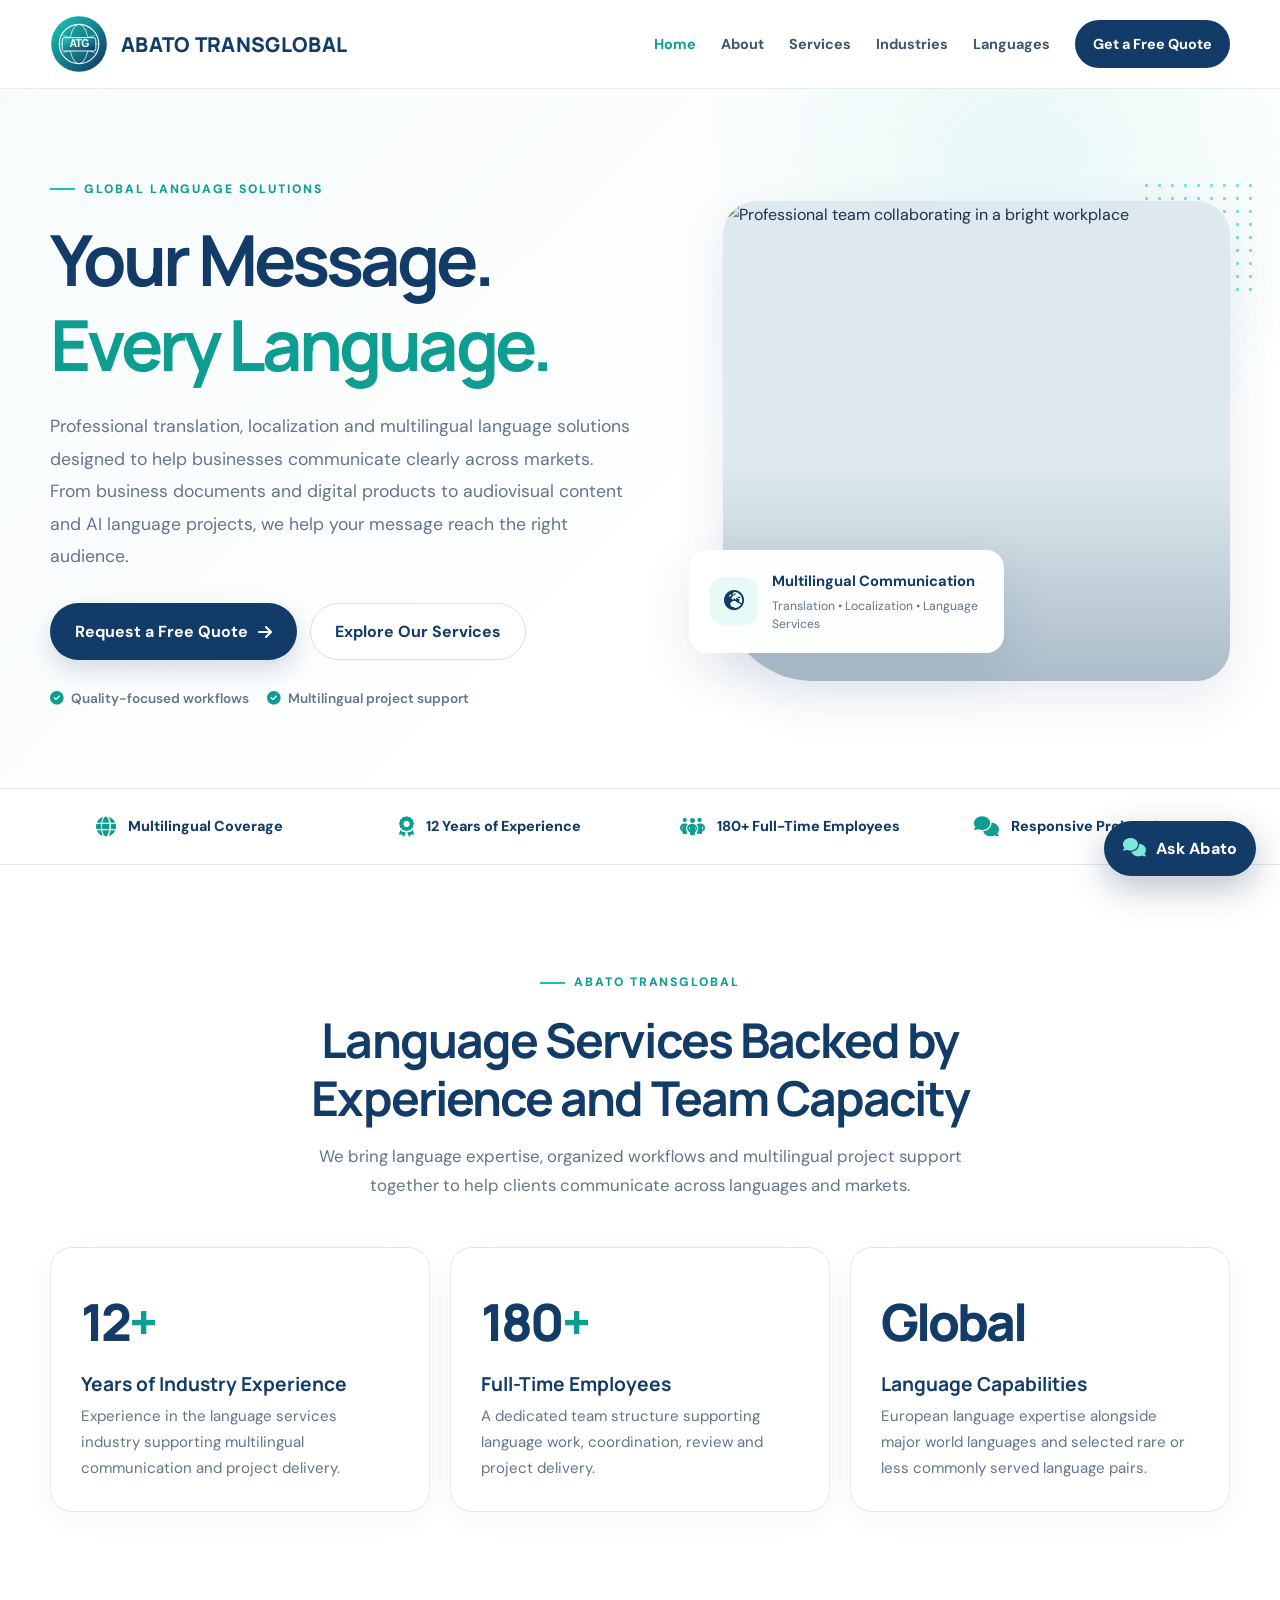
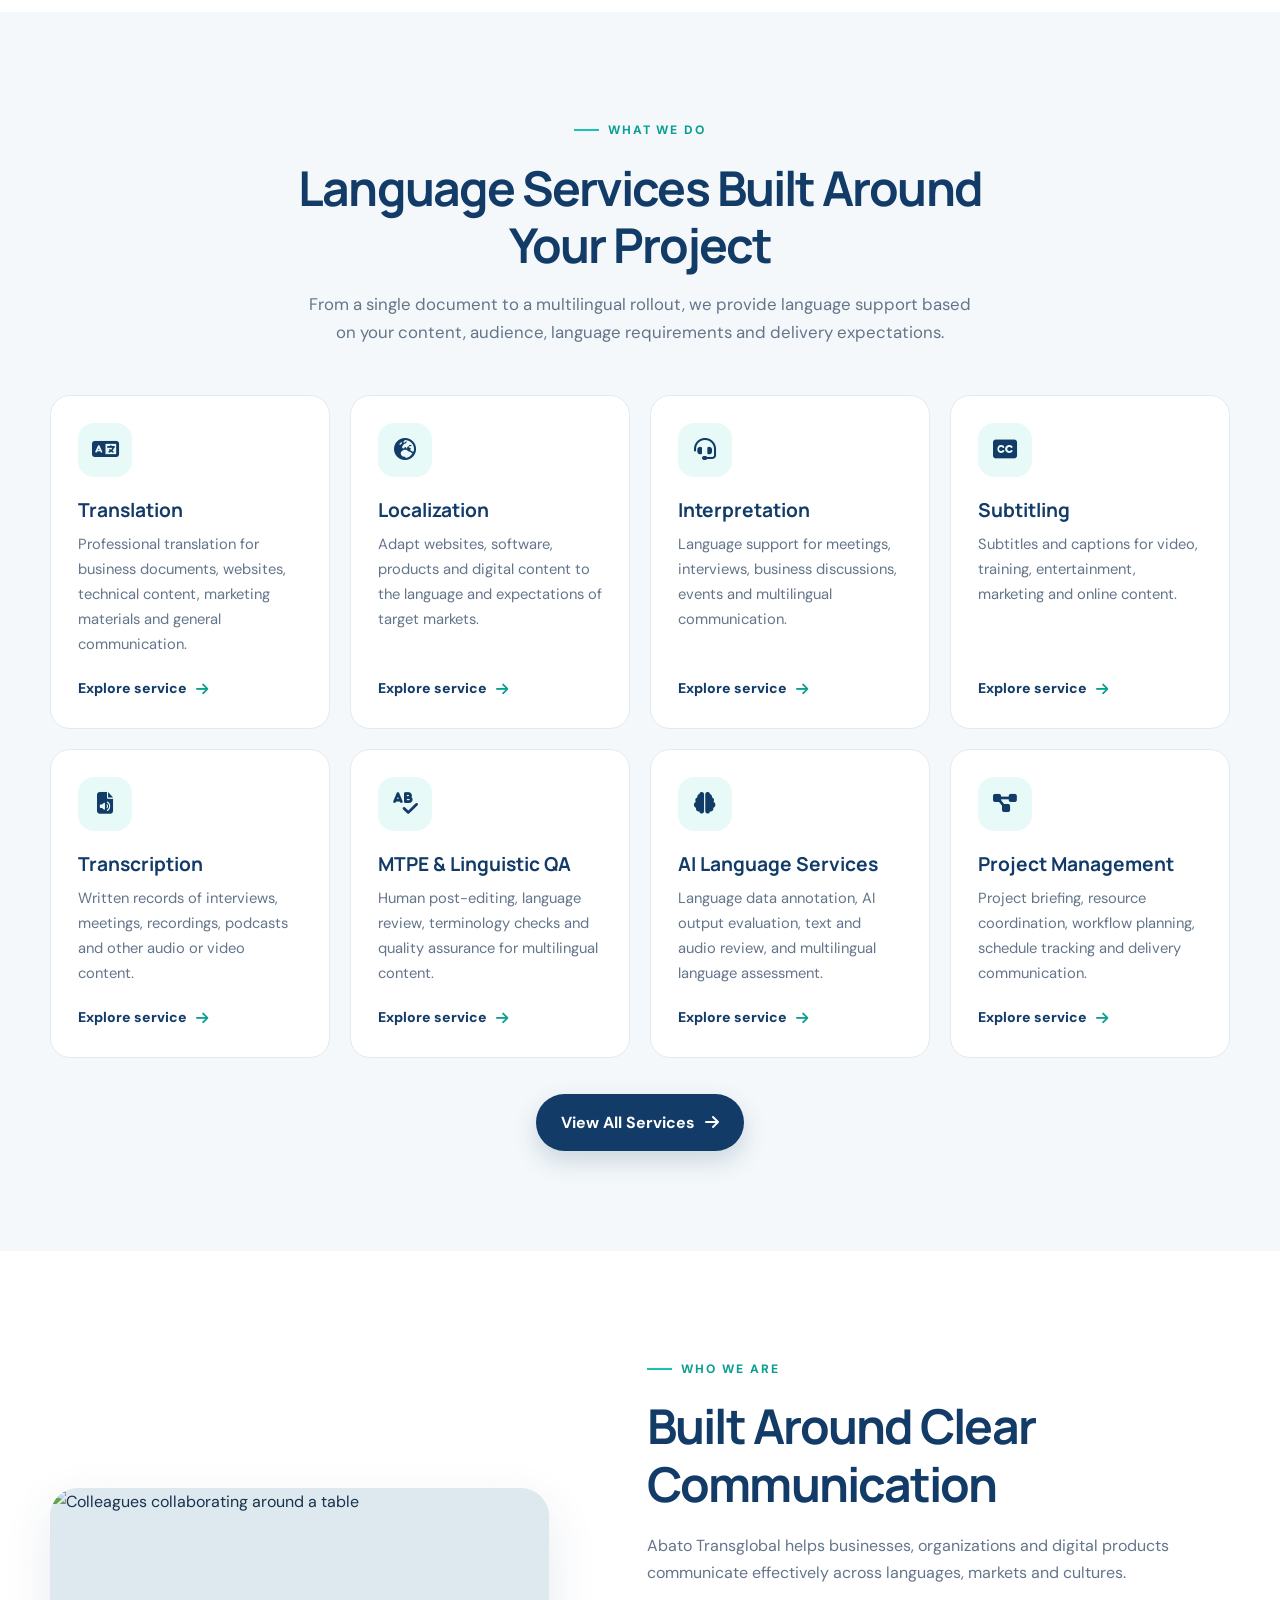
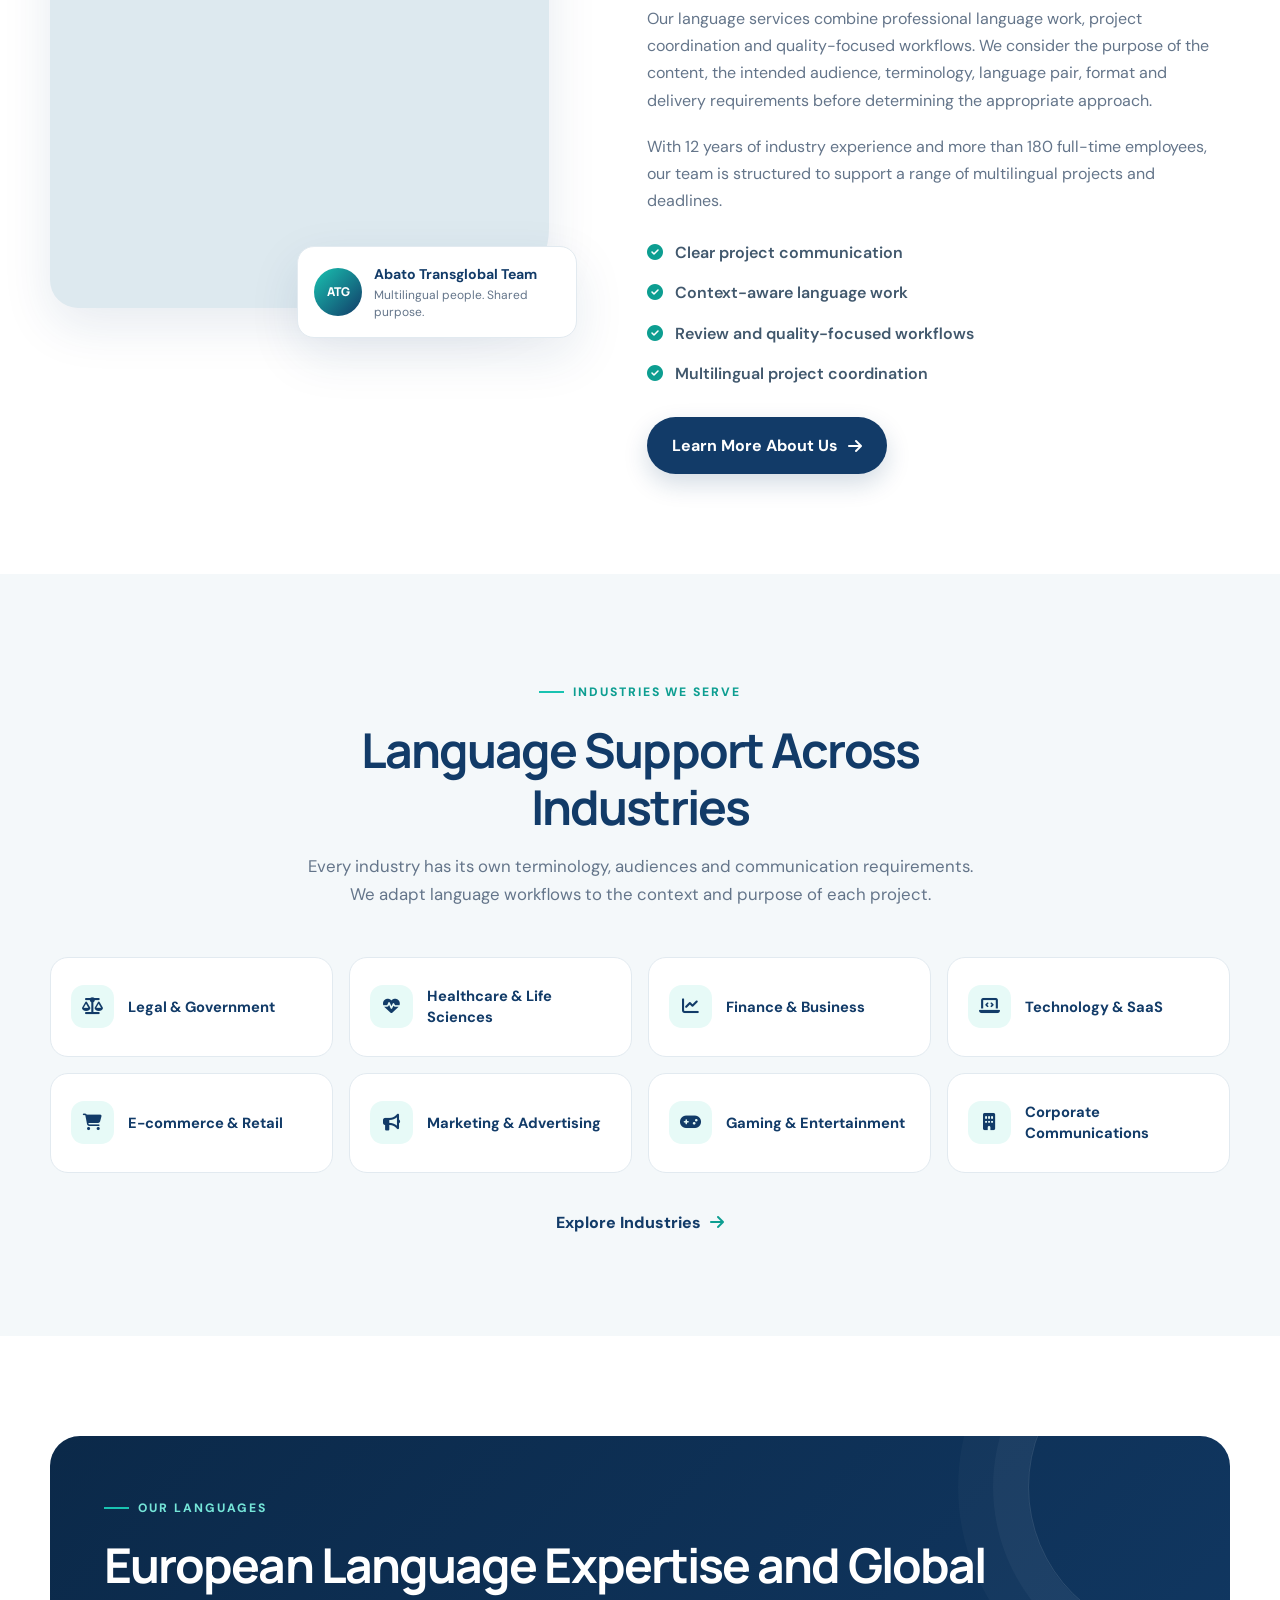
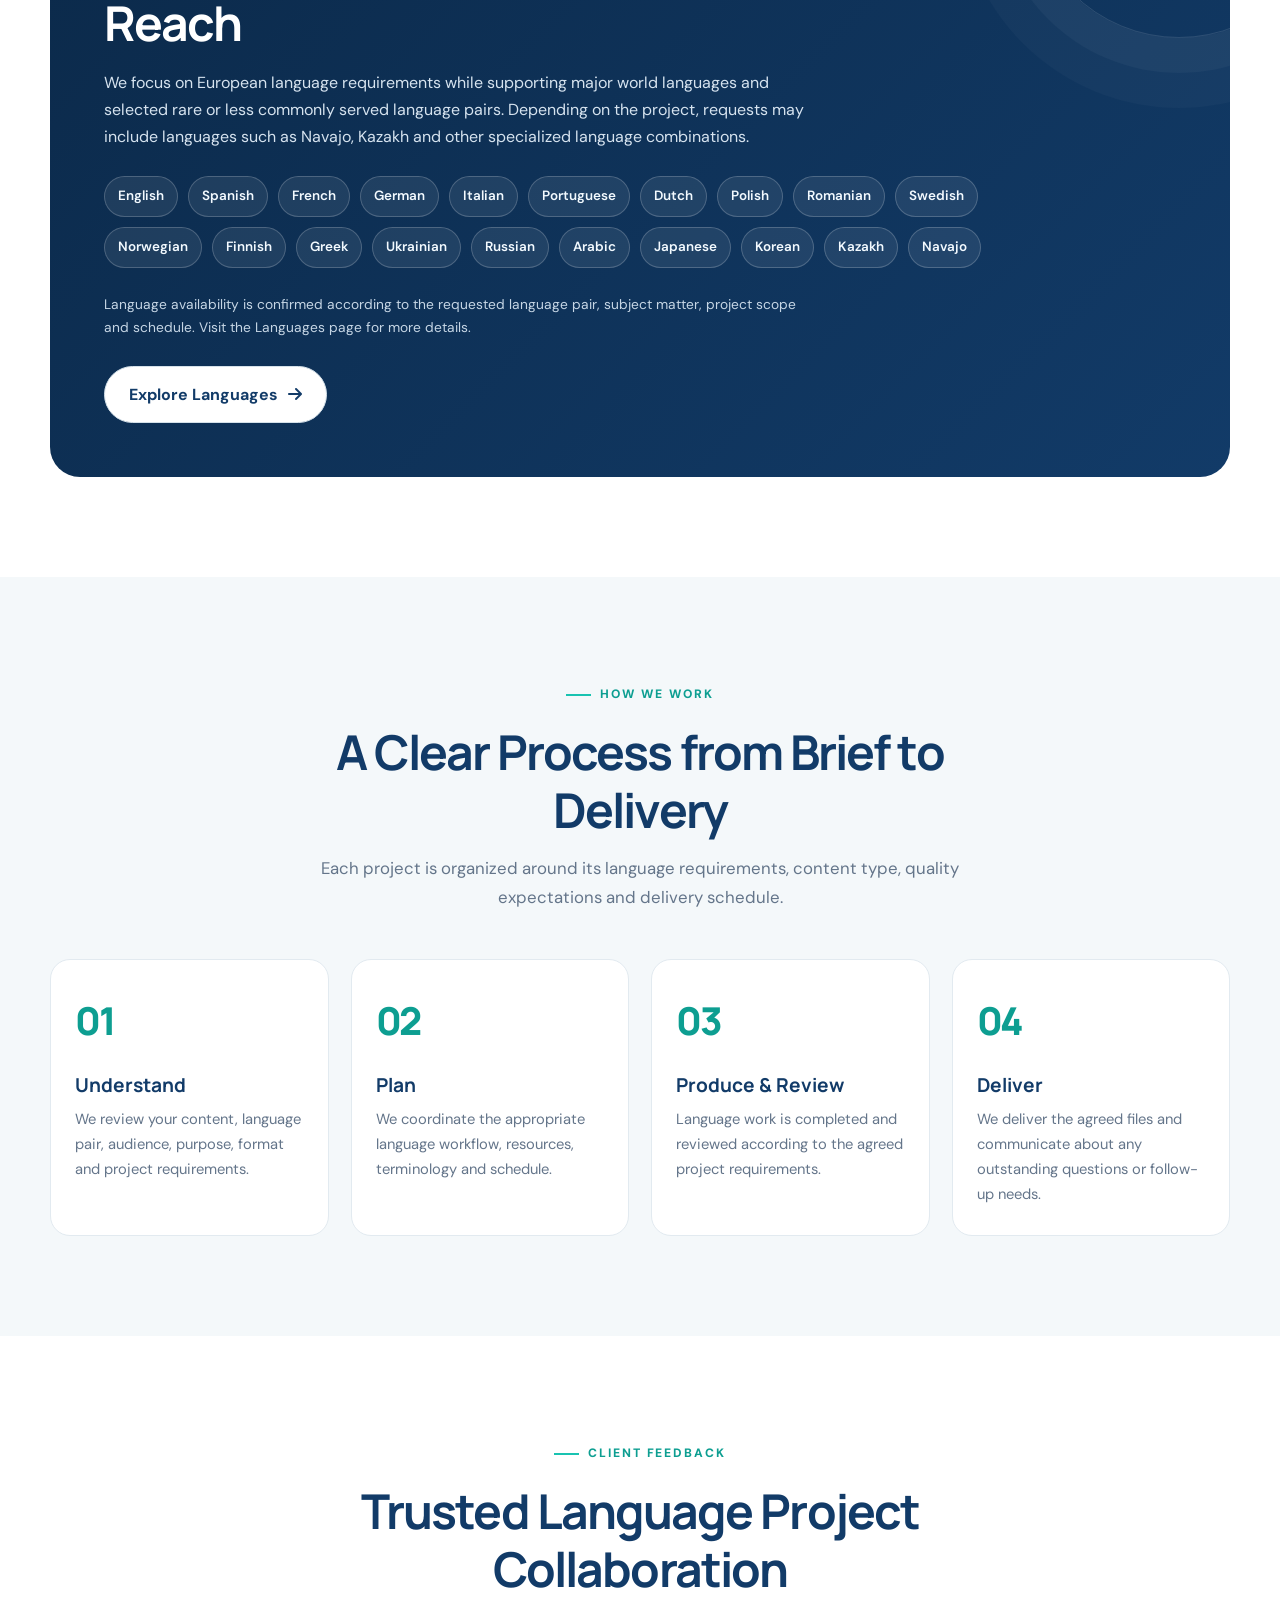
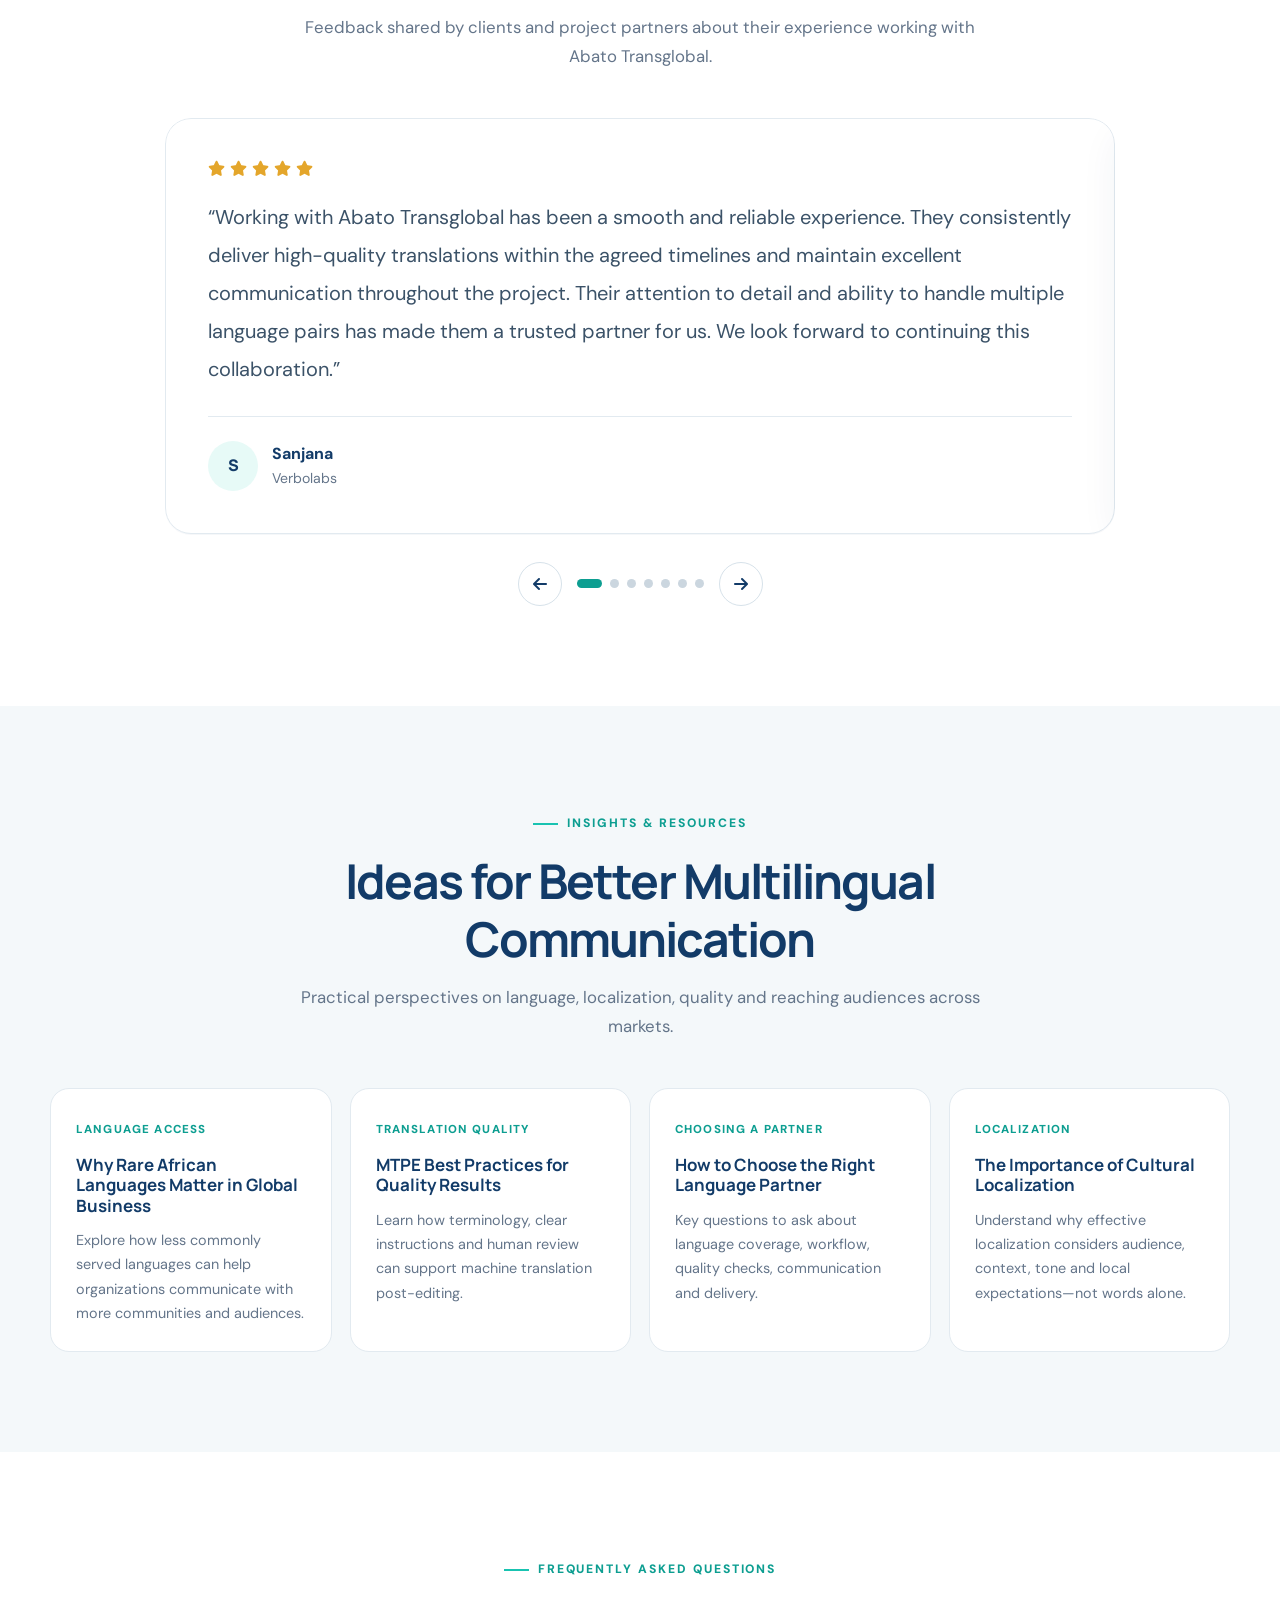
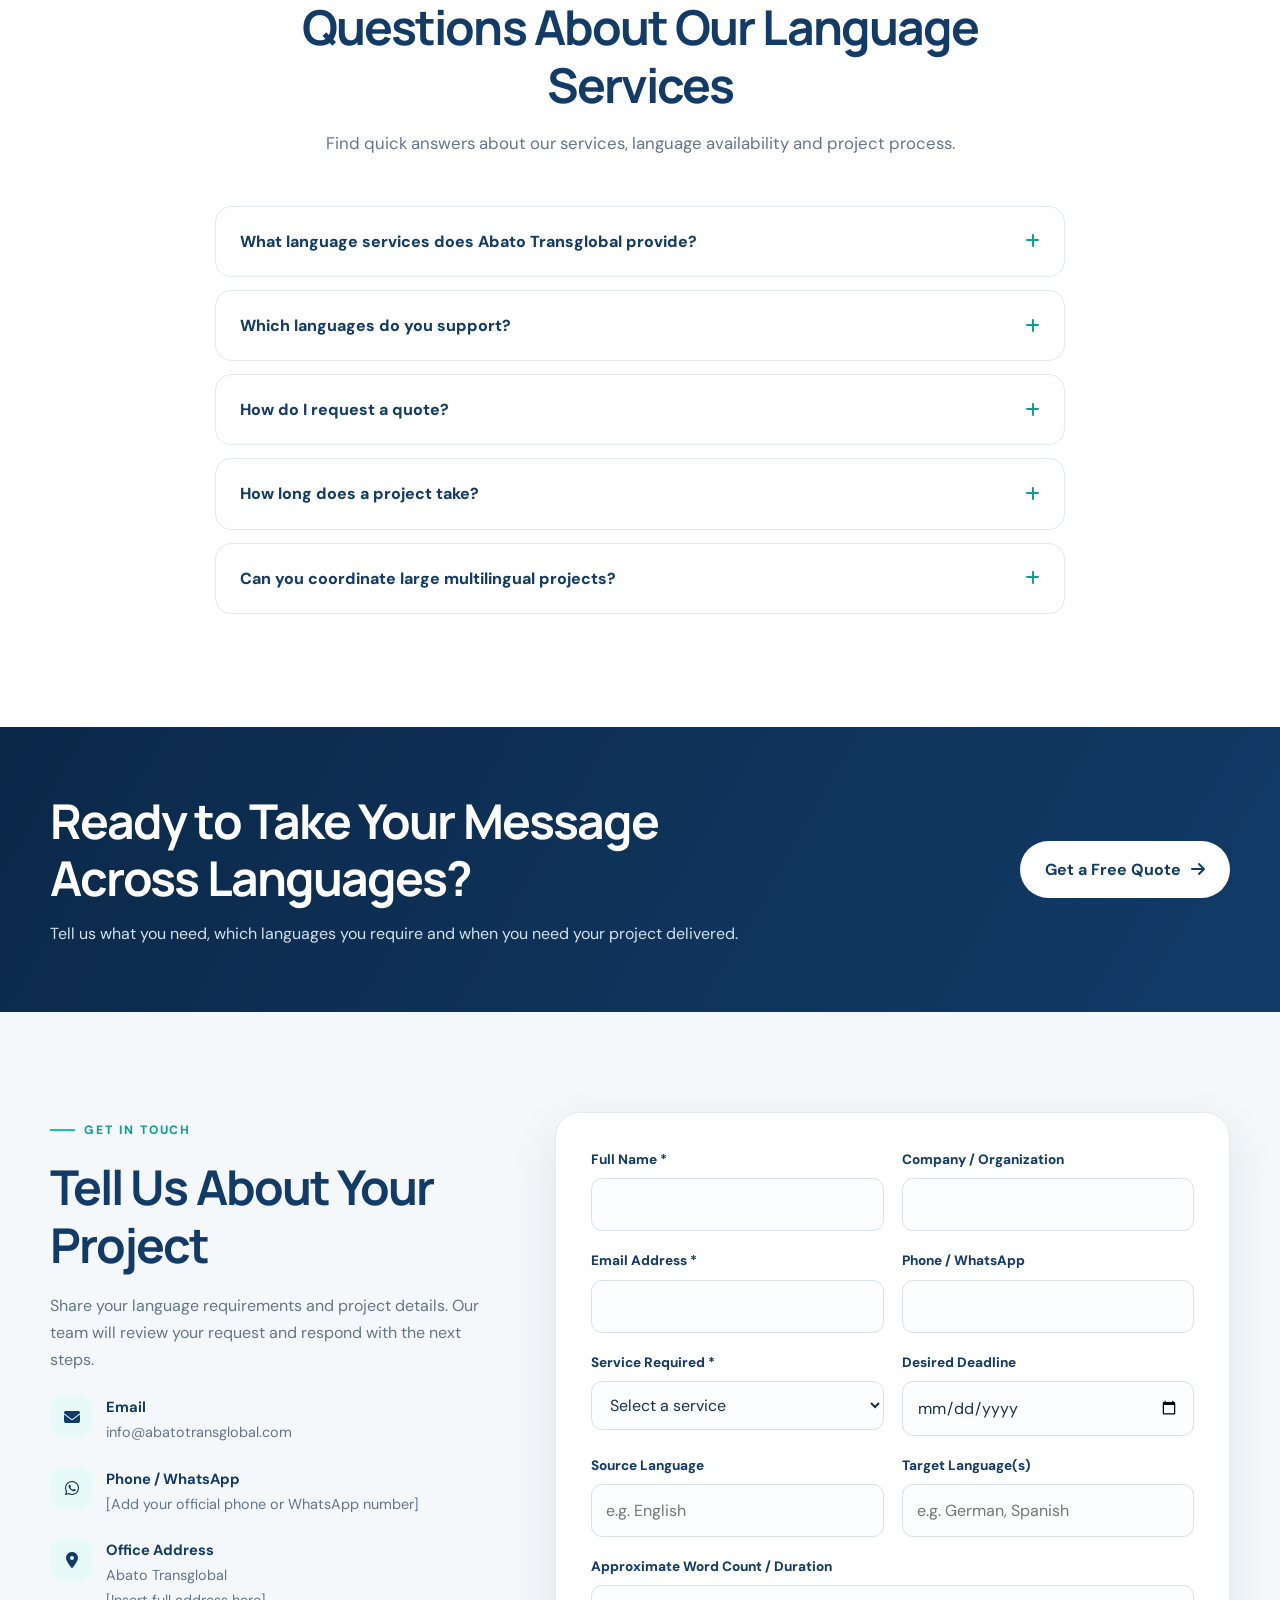
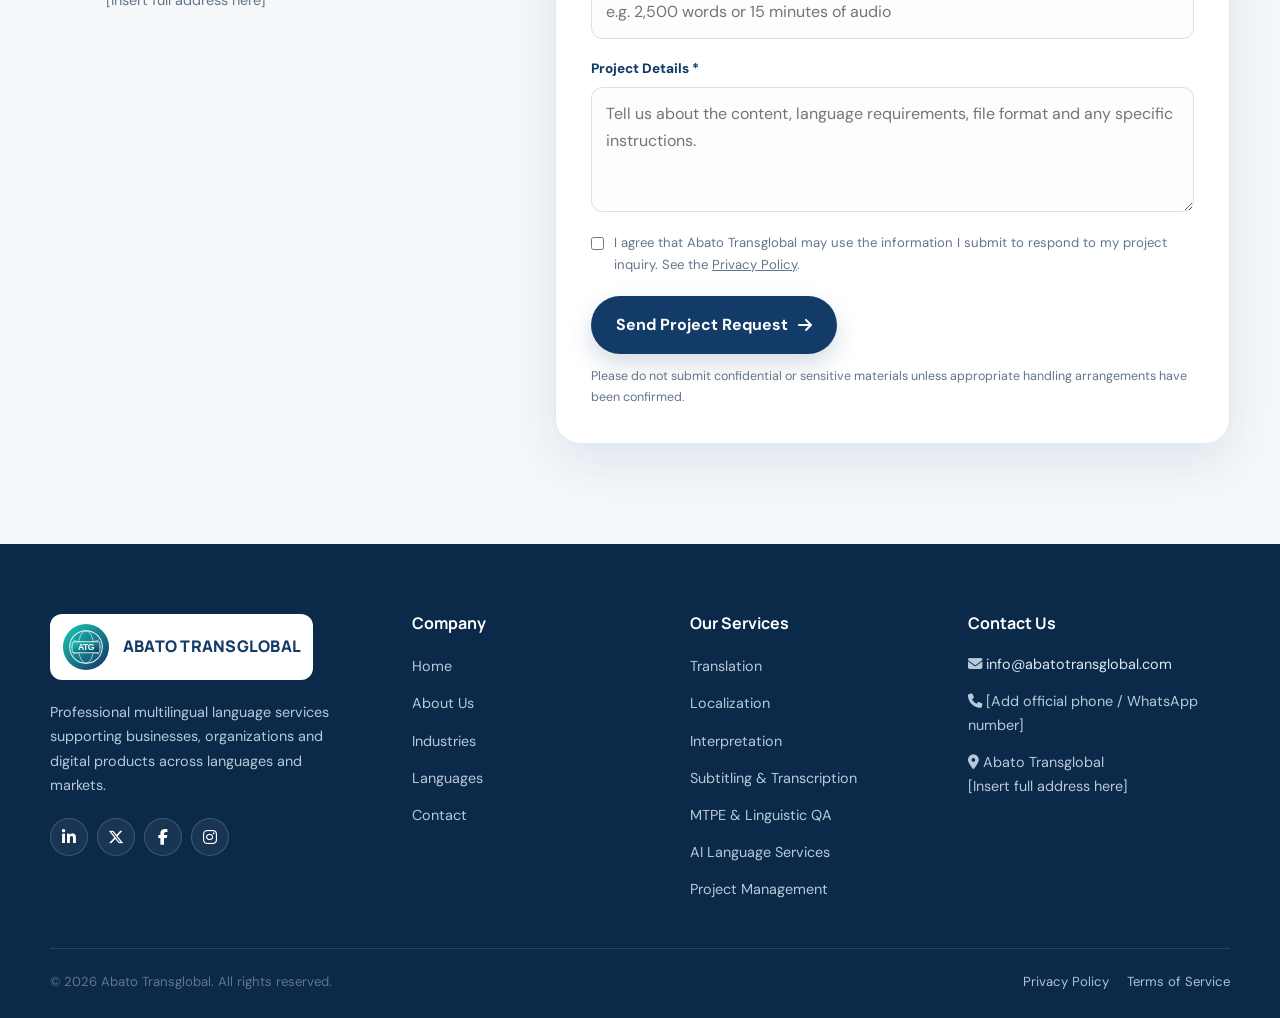
==== commit 1b86089c: "Update index.html" ====
--- a/index.html
+++ b/index.html
@@ -15,154 +15,180 @@
   <link rel="stylesheet" href="https://cdnjs.cloudflare.com/ajax/libs/font-awesome/6.5.2/css/all.min.css">
 
   <style>
-    
-   :root {
-      --teal: #19c3b1;
-      --teal-dark: #0fa99a;
-      --navy: #123b68;
-      --navy-dark: #092947;
-      --text: #26384b;
-      --muted: #68788a;
-      --light: #f5f9fc;
-      --white: #ffffff;
-      --border: #e5edf3;
-      --shadow: 0 18px 50px rgba(18,59,104,0.10);
-      --radius: 20px;
+    :root {
+      --teal: #19C3B1;
+      --teal-dark: #0D9E91;
+      --navy: #123B68;
+      --navy-deep: #0B2949;
+      --ink: #18324B;
+      --muted: #64758A;
+      --light: #F4F8FA;
+      --white: #FFFFFF;
+      --line: #E2EAF0;
+      --shadow: 0 18px 50px rgba(18, 59, 104, 0.10);
+      --radius: 22px;
+      --max-width: 1180px;
     }
 
     * {
+      box-sizing: border-box;
       margin: 0;
       padding: 0;
-      box-sizing: border-box;
     }
 
     html {
       scroll-behavior: smooth;
+      scroll-padding-top: 95px;
     }
 
     body {
       font-family: "DM Sans", sans-serif;
-      color: var(--text);
-      background: #ffffff;
+      color: var(--ink);
+      background: var(--white);
       line-height: 1.7;
       overflow-x: hidden;
     }
 
+    h1, h2, h3, h4 {
+      font-family: "Manrope", sans-serif;
+      color: var(--navy);
+      line-height: 1.2;
+    }
+
+    h1 {
+      font-size: clamp(2.6rem, 5.5vw, 4.6rem);
+      letter-spacing: -0.055em;
+    }
+
+    h2 {
+      font-size: clamp(2rem, 4vw, 3rem);
+      letter-spacing: -0.04em;
+    }
+
+    h3 {
+      font-size: 1.2rem;
+    }
+
+    p {
+      color: var(--muted);
+    }
+
+    a {
+      color: inherit;
+      text-decoration: none;
+    }
+
     img {
-      width: 100%;
       display: block;
-    }
-
-    a {
-      text-decoration: none;
-      color: inherit;
-    }
-
-    button,
-    input,
-    textarea,
-    select {
-      font-family: inherit;
+      max-width: 100%;
+    }
+
+    button, input, select, textarea {
+      font: inherit;
+    }
+
+    button, a {
+      -webkit-tap-highlight-color: transparent;
     }
 
     .container {
-      width: min(1180px, 92%);
-      margin: auto;
-    }
-
-    /* =========================================
-       HEADER
-    ========================================= */
-
-    header {
-      position: sticky;
-      top: 0;
-      z-index: 1000;
-      background: rgba(255,255,255,0.96);
-      backdrop-filter: blur(16px);
-      border-bottom: 1px solid rgba(18,59,104,0.08);
-    }
-
-    .nav {
-      min-height: 82px;
-      display: flex;
-      align-items: center;
-      justify-content: space-between;
-      gap: 30px;
-    }
-
-    */
-
-     LOGO:
-      The circular ATG globe mark is inline SVG.
-      Keep the SVG proportions, colors, lettering and wordmark unchanged
-      when reusing this logo on the other pages.
-    */
-
-    .site-logo {
+      width: min(var(--max-width), calc(100% - 40px));
+      margin: 0 auto;
+    }
+
+    .section {
+      padding: 100px 0;
+    }
+
+    .section-soft {
+      background: var(--light);
+    }
+
+    .section-heading {
+      max-width: 760px;
+      margin: 0 auto 48px;
+      text-align: center;
+    }
+
+    .section-heading p {
+      max-width: 680px;
+      margin: 16px auto 0;
+      font-size: 1.05rem;
+    }
+
+    .eyebrow {
       display: inline-flex;
       align-items: center;
-      gap: 13px;
-      flex-shrink: 0;
-    }
-
-    .logo-symbol {
-      width: 58px;
-      height: 58px;
-      display: block;
-      flex: 0 0 58px;
-    }
-
-    .logo-wordmark {
-      color: var(--navy);
-      font-family: "Manrope", sans-serif;
-      font-size: clamp(1rem, 1.7vw, 1.28rem);
+      gap: 9px;
+      margin-bottom: 18px;
+      color: var(--teal-dark);
+      font-size: 0.76rem;
       font-weight: 800;
-      letter-spacing: .015em;
-      white-space: nowrap;
-    }
-
-    .nav-links {
-      display: flex;
+      letter-spacing: 0.16em;
+      text-transform: uppercase;
+    }
+
+    .eyebrow::before {
+      content: "";
+      width: 25px;
+      height: 2px;
+      background: var(--teal);
+    }
+
+    .btn {
+      display: inline-flex;
+      justify-content: center;
       align-items: center;
-      gap: 25px;
-    }
-
-    .nav-links a {
-      color: #40566B;
-      font-size: .9rem;
+      gap: 10px;
+      min-height: 52px;
+      padding: 14px 24px;
+      border: 1px solid transparent;
+      border-radius: 999px;
       font-weight: 700;
-      transition: color .2s ease;
-    }
-
-    .nav-links a:hover,
-    .nav-links a.active {
-      color: var(--teal-dark);
-    }
-
-    .nav-links .nav-quote {
-      padding: 12px 18px;
-      border-radius: 999px;
+      transition: transform .2s ease, background .2s ease, box-shadow .2s ease;
+      cursor: pointer;
+    }
+
+    .btn:hover {
+      transform: translateY(-2px);
+    }
+
+    .btn-primary {
       color: var(--white);
       background: var(--navy);
-    }
-
-    .nav-links .nav-quote:hover {
-      color: var(--white);
+      box-shadow: 0 10px 25px rgba(18, 59, 104, .18);
+    }
+
+    .btn-primary:hover {
       background: var(--navy-deep);
     }
 
-    .menu-toggle {
-      display: none;
-      width: 44px;
-      height: 44px;
+    .btn-secondary {
+      color: var(--navy);
+      border-color: #D5E1E9;
+      background: var(--white);
+    }
+
+    .btn-secondary:hover {
+      border-color: var(--teal);
+      background: #F4FFFD;
+    }
+
+    .text-link {
+      display: inline-flex;
       align-items: center;
-      justify-content: center;
-      border: 1px solid var(--line);
-      border-radius: 12px;
+      gap: 9px;
       color: var(--navy);
-      background: var(--white);
-      cursor: pointer;
+      font-weight: 800;
+    }
+
+    .text-link i {
+      color: var(--teal-dark);
+      transition: transform .2s ease;
+    }
+
+    .text-link:hover i {
+      transform: translateX(4px);
     }
 
     /* HEADER */
@@ -2056,7 +2082,6 @@
               <span>French</span>
               <span>German</span>
               <span>Italian</span>
-              <span>Chinese</span>
               <span>Portuguese</span>
               <span>Dutch</span>
               <span>Polish</span>
@@ -2511,7 +2536,7 @@
             <i class="fa-brands fa-whatsapp"></i>
             <div>
               <strong>Phone / WhatsApp</strong>
-              <span>+1 (672) 285-8842</span>
+              <span>[Add your official phone or WhatsApp number]</span>
             </div>
           </div>
 
@@ -2519,7 +2544,7 @@
             <i class="fa-solid fa-location-dot"></i>
             <div>
               <strong>Office Address</strong>
-              <span>Abato Transglobal<br>Butterfield Rd Hillside, IL 60162 United States</span>
+              <span>Abato Transglobal<br>[Insert full address here]</span>
             </div>
           </div>
         </div>
@@ -2695,8 +2720,8 @@
         <div class="footer-column footer-contact">
           <h3>Contact Us</h3>
           <p><i class="fa-solid fa-envelope"></i> <a href="mailto:info@abatotransglobal.com">info@abatotransglobal.com</a></p>
-          <p><i class="fa-solid fa-phone"></i>+1 (672) 285-8842</p>
-          <p><i class="fa-solid fa-location-dot"></i> Abato Transglobal<br>Butterfield Rd Hillside, IL 60162 United States</p>
+          <p><i class="fa-solid fa-phone"></i> [Add official phone / WhatsApp number]</p>
+          <p><i class="fa-solid fa-location-dot"></i> Abato Transglobal<br>[Insert full address here]</p>
         </div>
 
       </div>
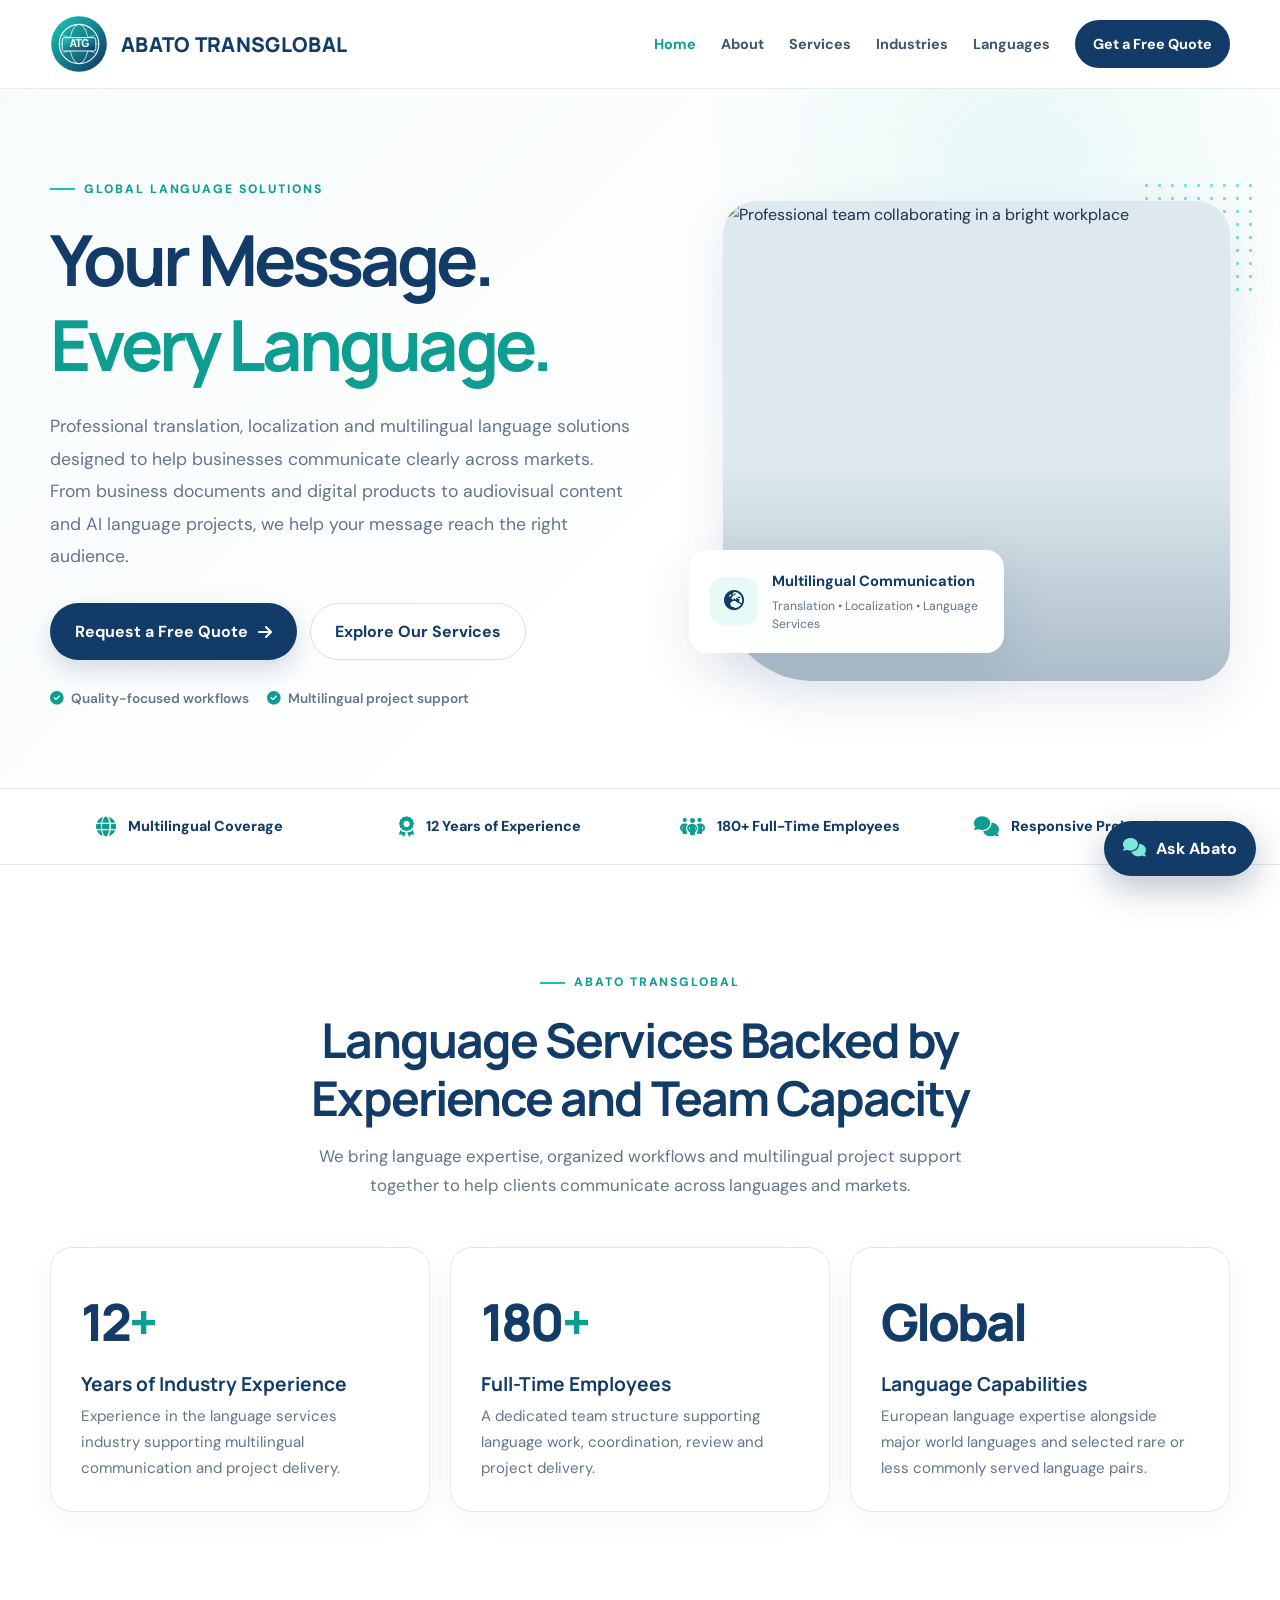
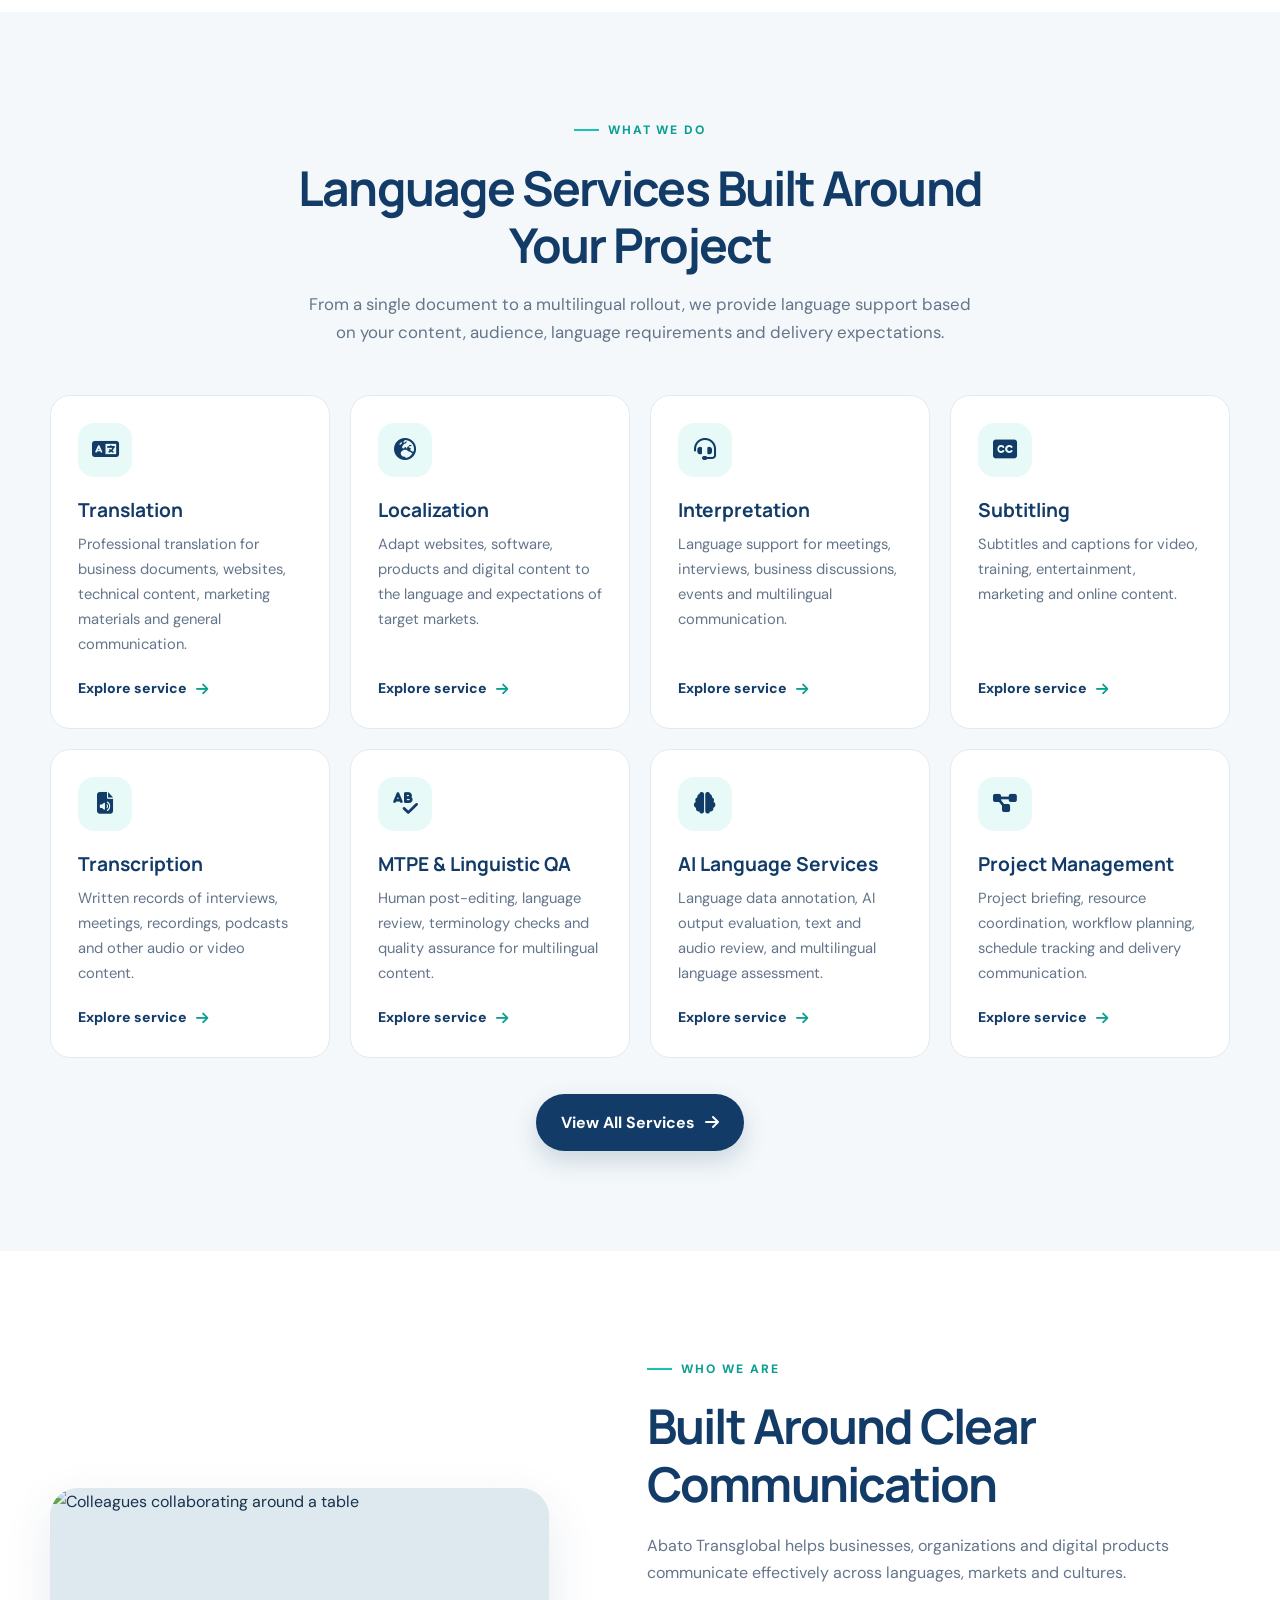
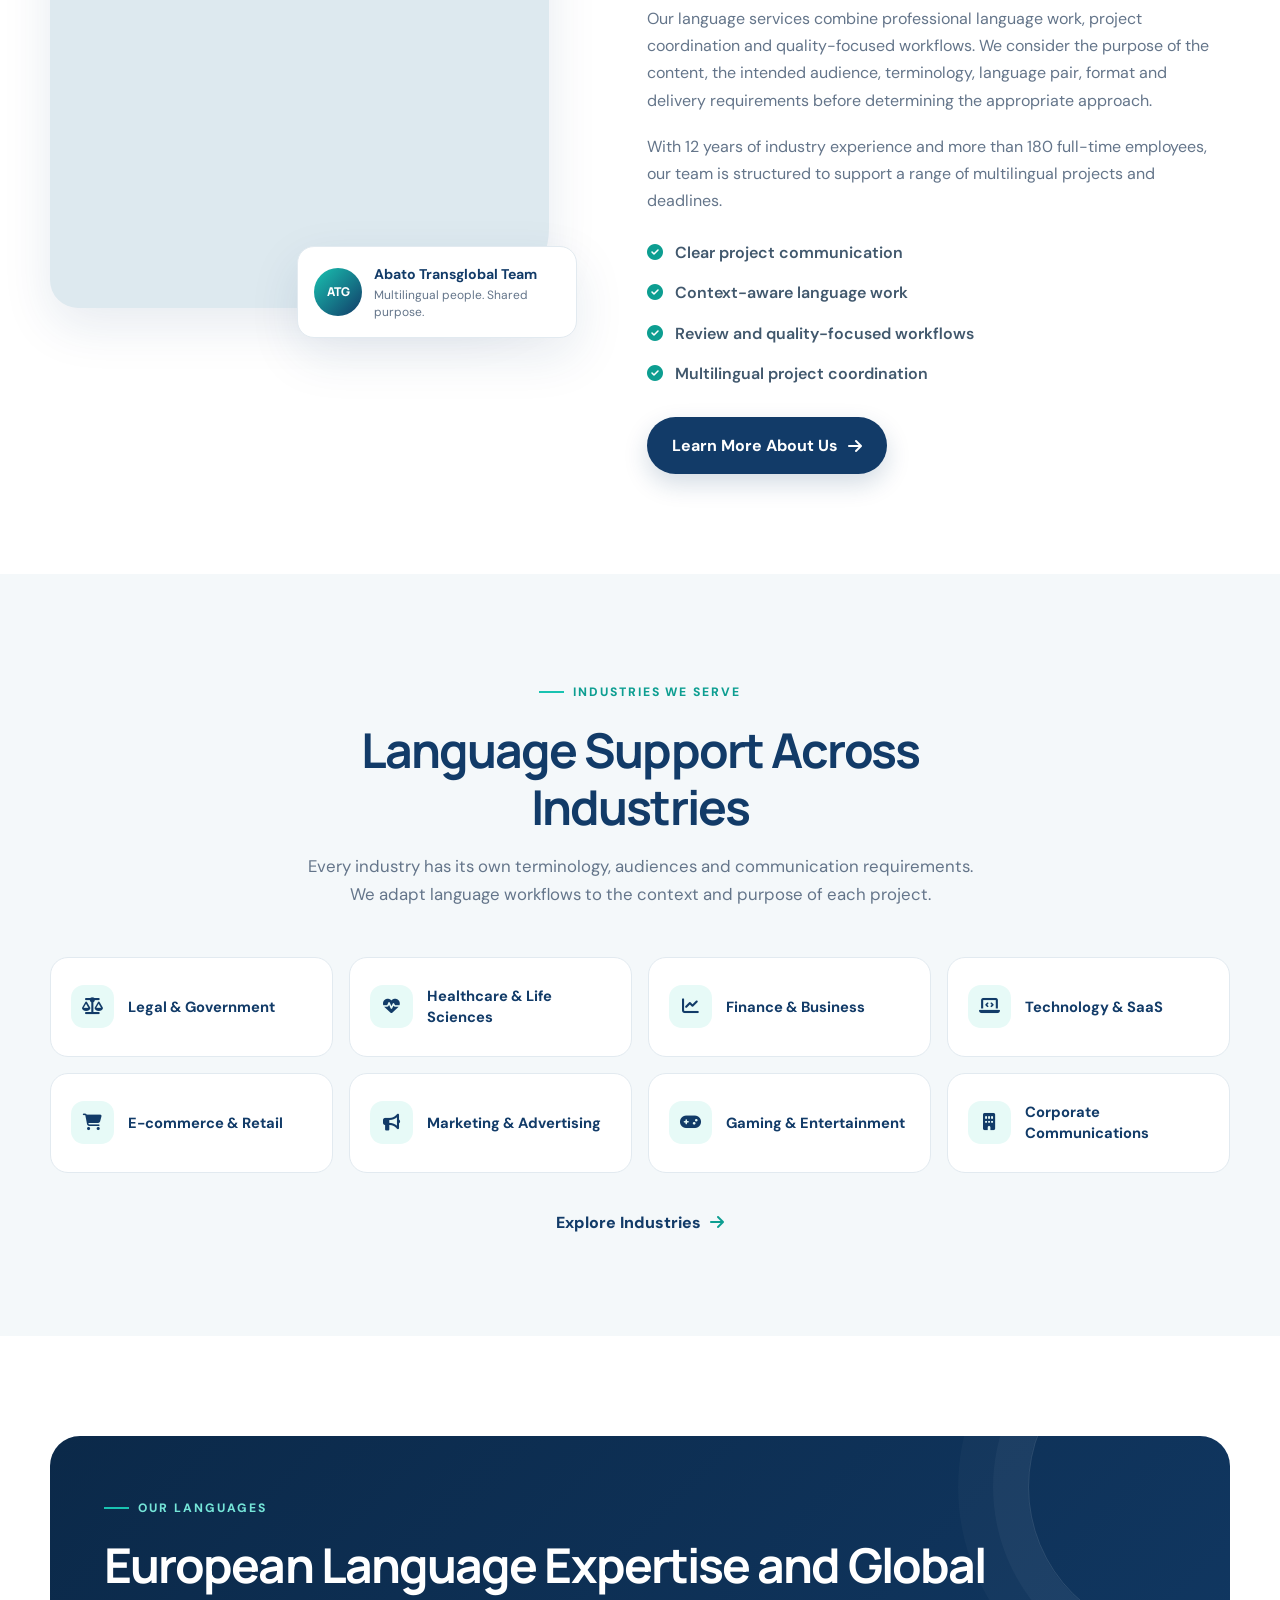
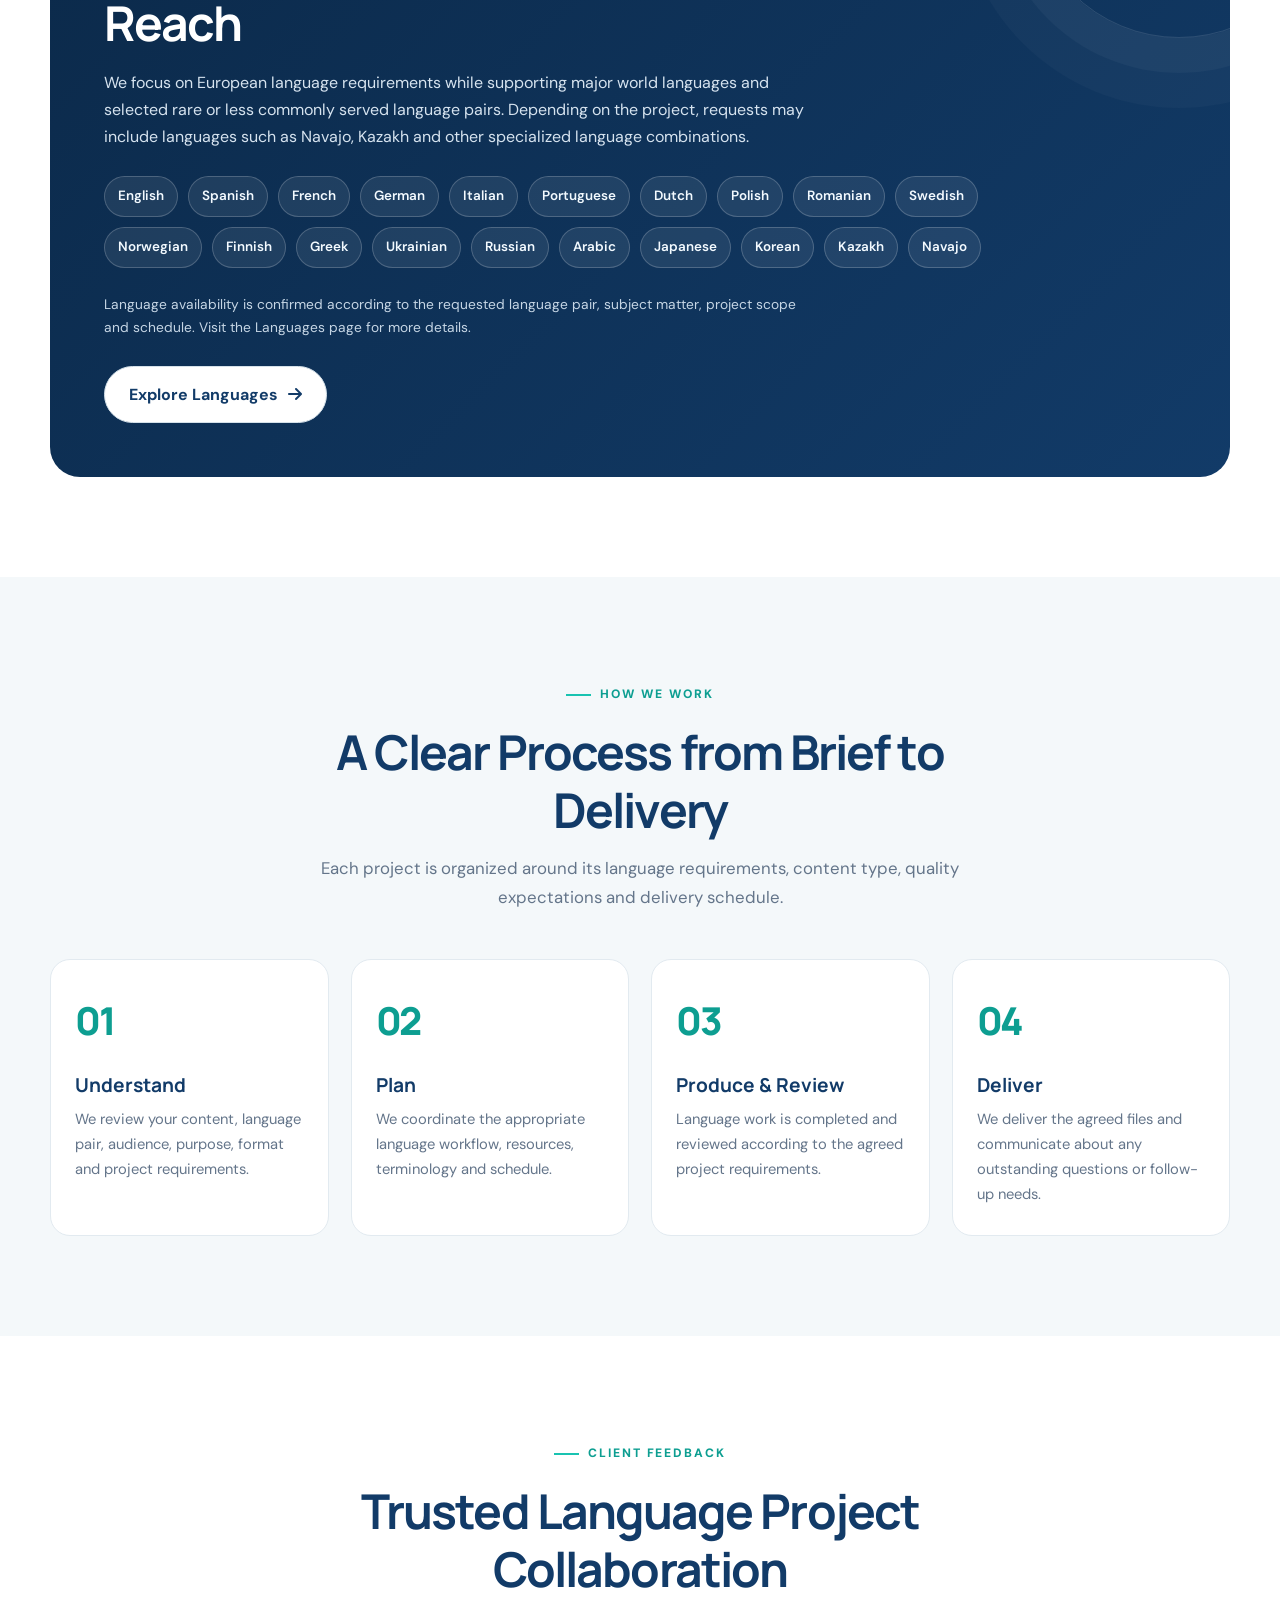
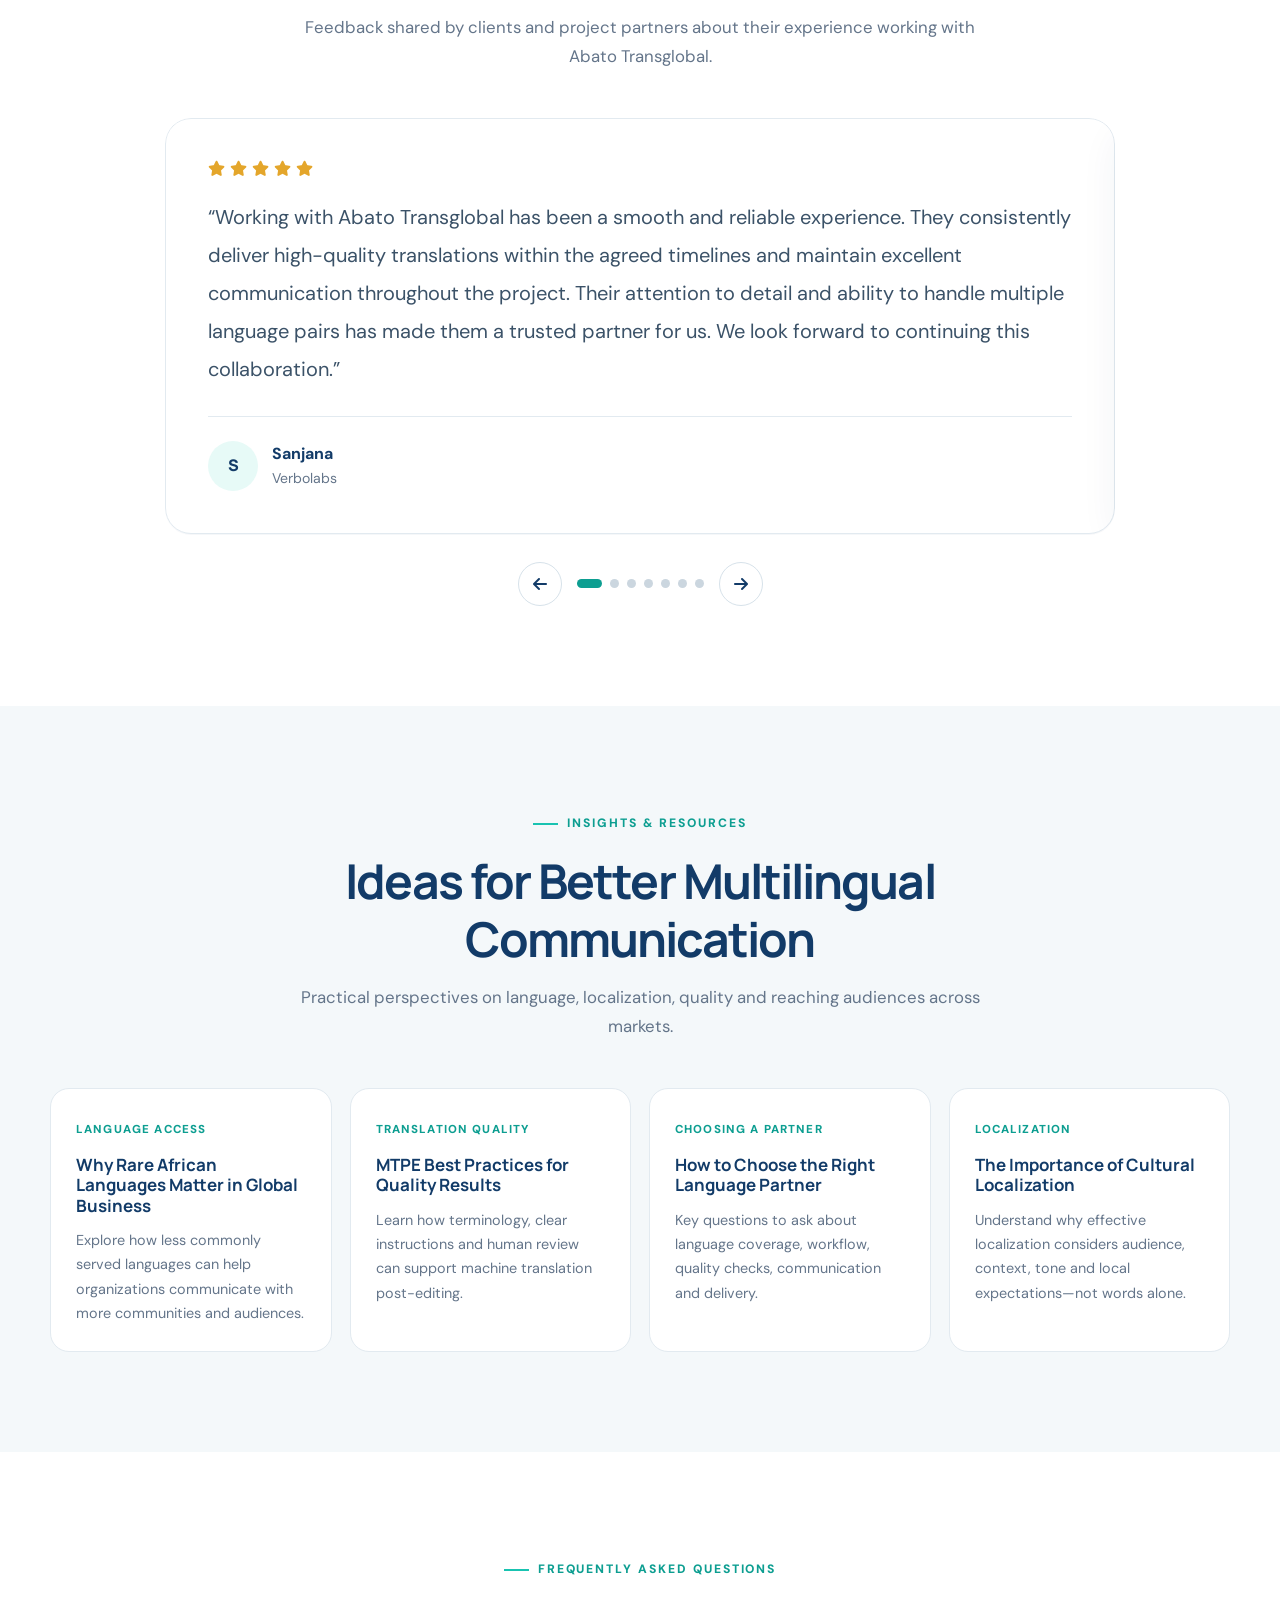
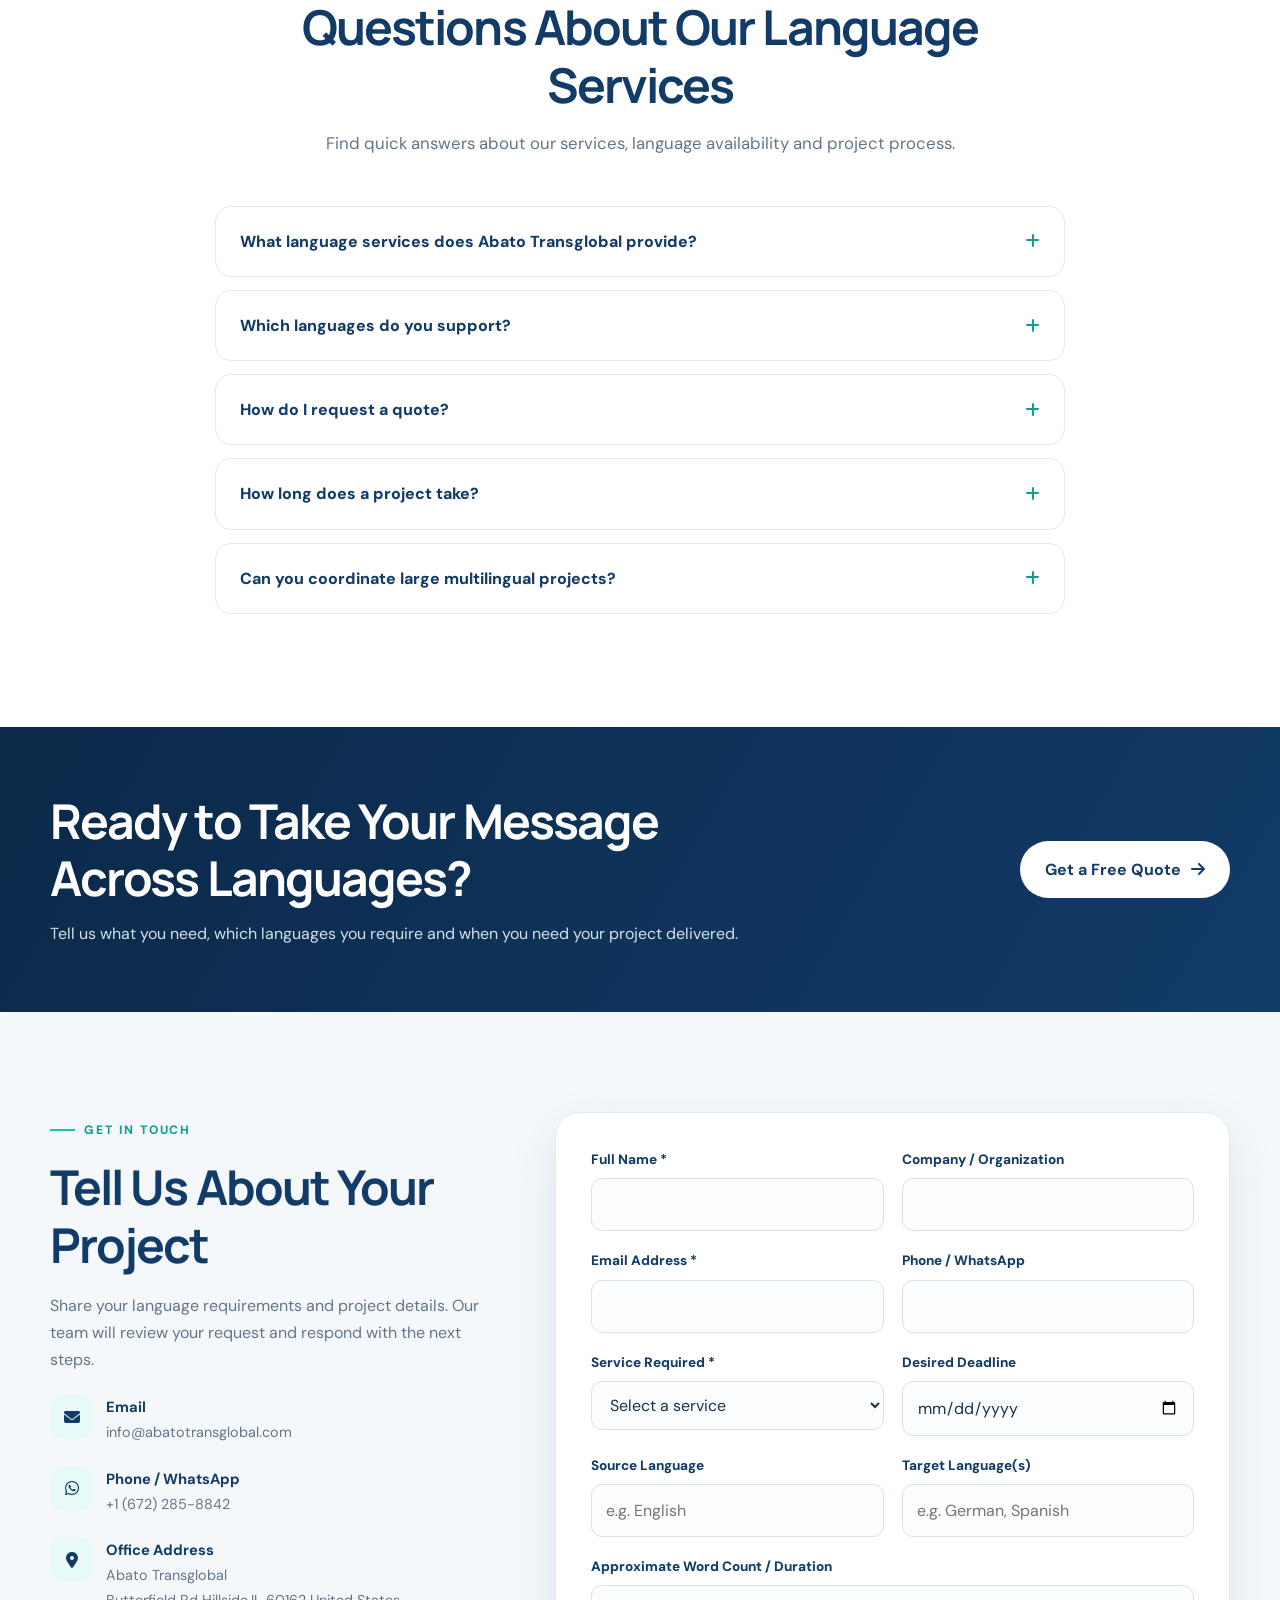
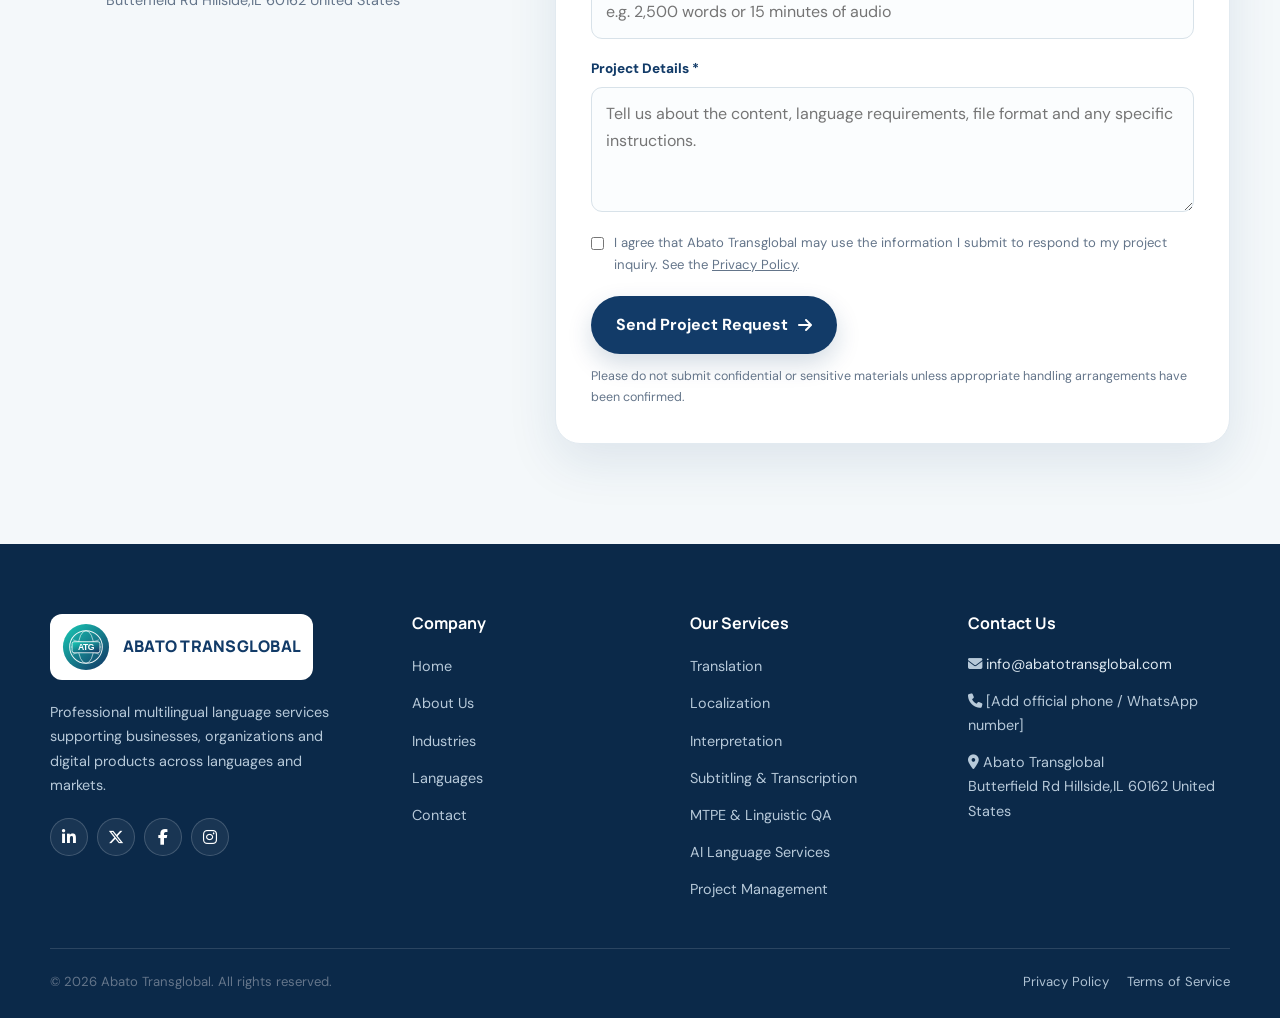
==== commit 231ff4fb: "Update index.html" ====
--- a/index.html
+++ b/index.html
@@ -2536,7 +2536,7 @@
             <i class="fa-brands fa-whatsapp"></i>
             <div>
               <strong>Phone / WhatsApp</strong>
-              <span>[Add your official phone or WhatsApp number]</span>
+              <span>+1 (672) 285-8842</span>
             </div>
           </div>
 
@@ -2544,7 +2544,7 @@
             <i class="fa-solid fa-location-dot"></i>
             <div>
               <strong>Office Address</strong>
-              <span>Abato Transglobal<br>[Insert full address here]</span>
+              <span>Abato Transglobal<br>Butterfield Rd Hillside,IL 60162 United States</span>
             </div>
           </div>
         </div>
@@ -2721,7 +2721,7 @@
           <h3>Contact Us</h3>
           <p><i class="fa-solid fa-envelope"></i> <a href="mailto:info@abatotransglobal.com">info@abatotransglobal.com</a></p>
           <p><i class="fa-solid fa-phone"></i> [Add official phone / WhatsApp number]</p>
-          <p><i class="fa-solid fa-location-dot"></i> Abato Transglobal<br>[Insert full address here]</p>
+          <p><i class="fa-solid fa-location-dot"></i> Abato Transglobal<br>Butterfield Rd Hillside,IL 60162 United States</p>
         </div>
 
       </div>
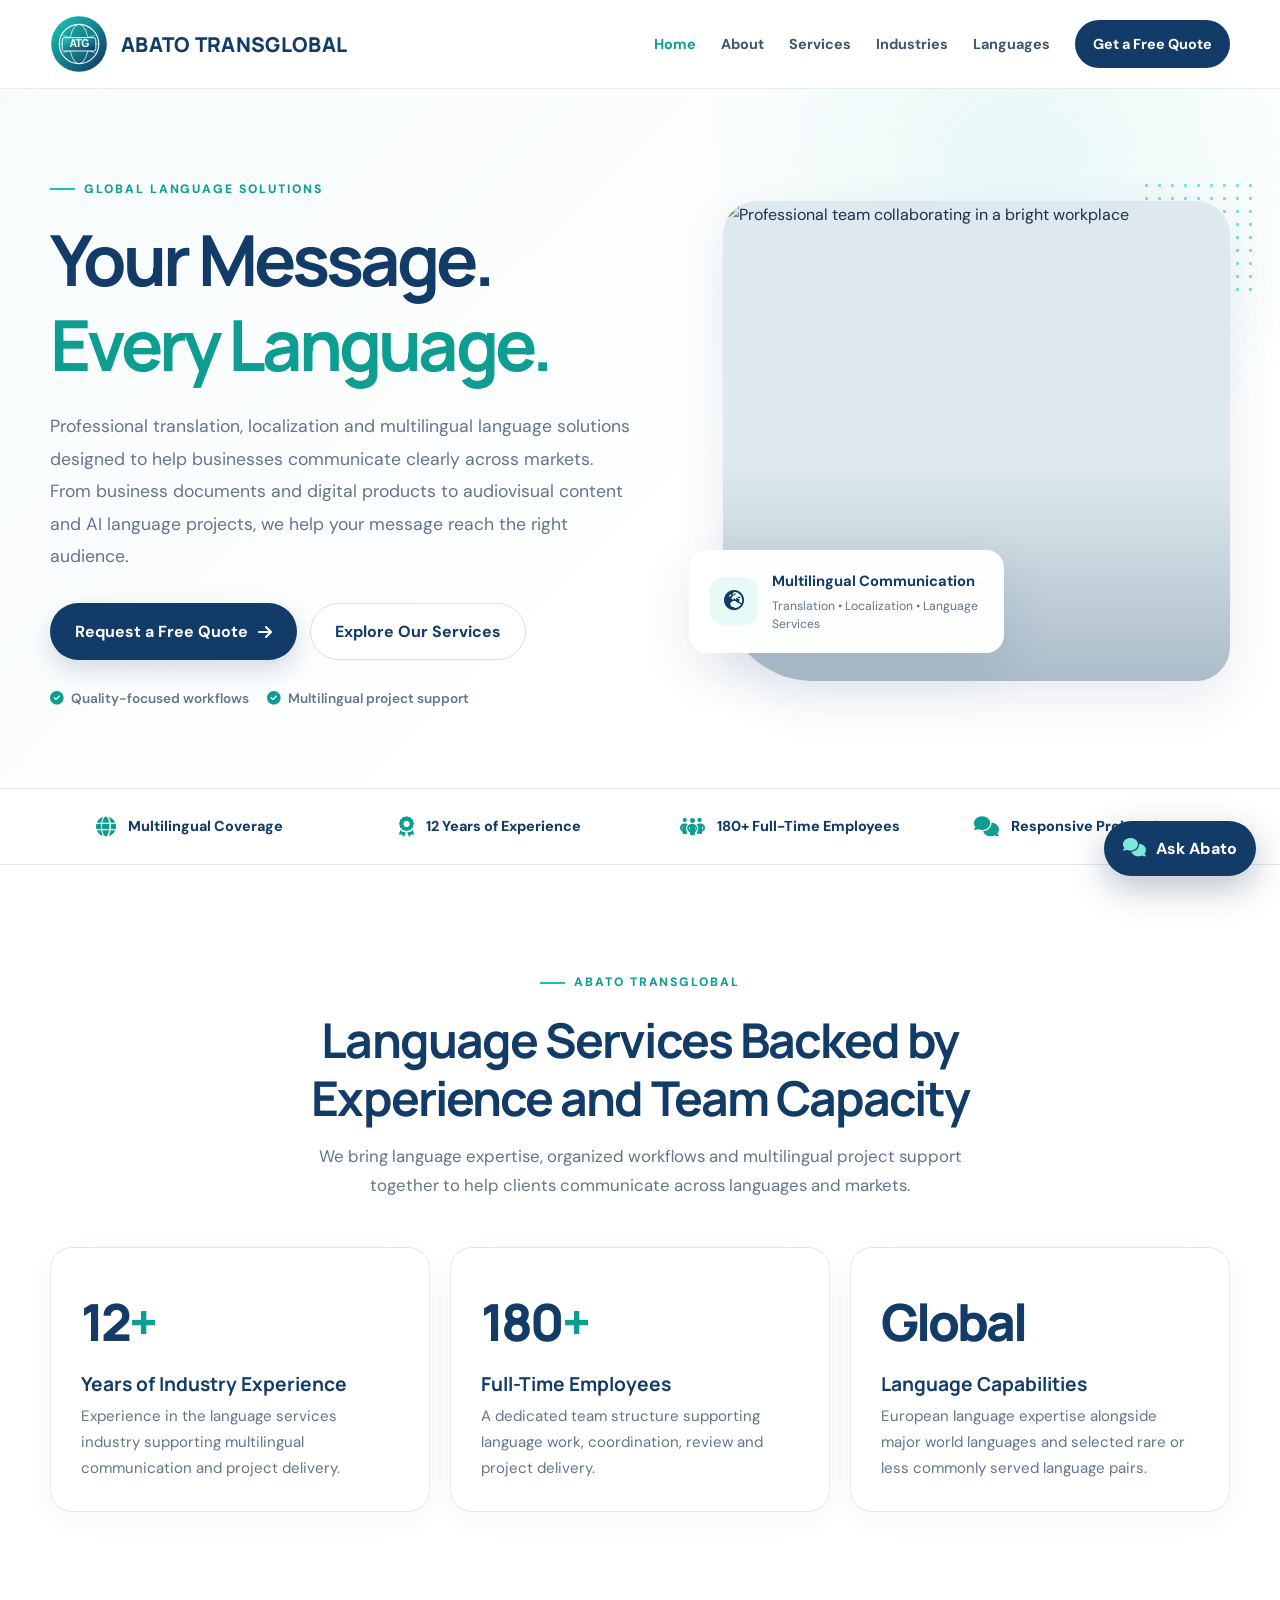
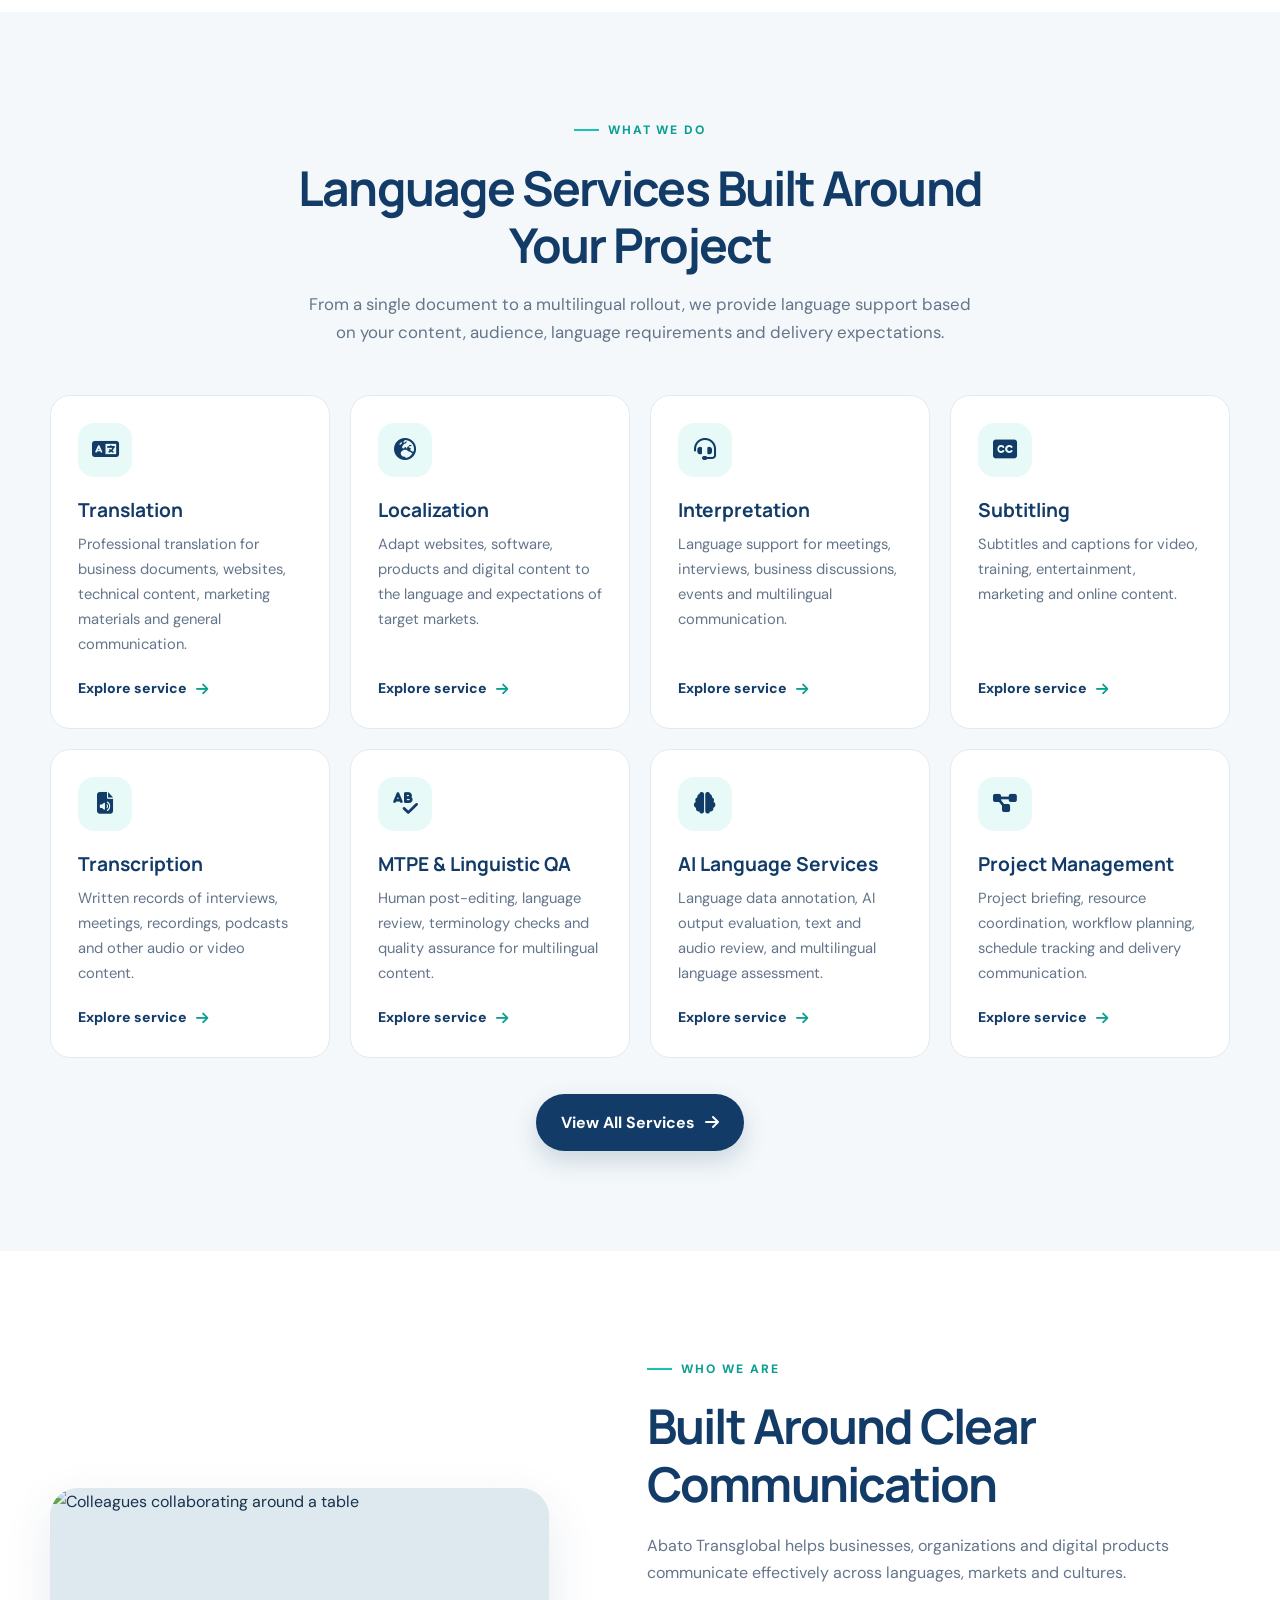
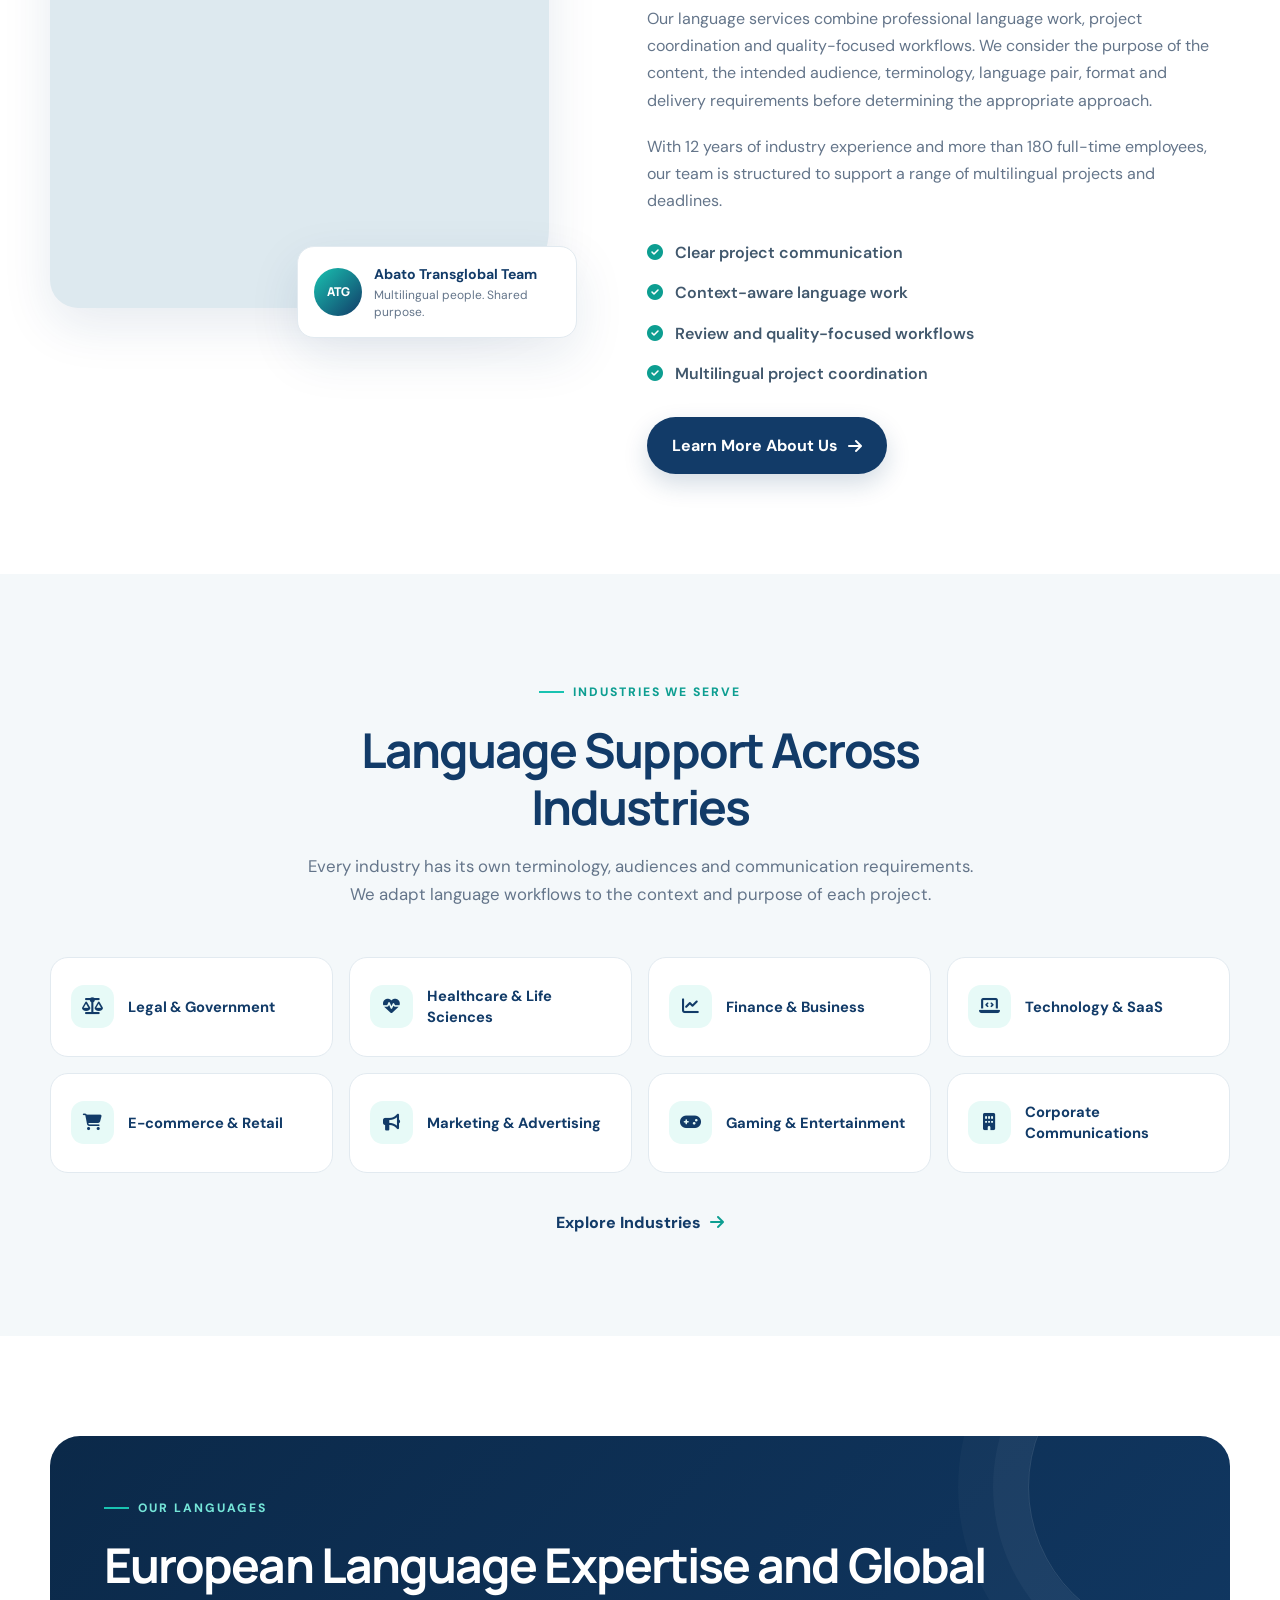
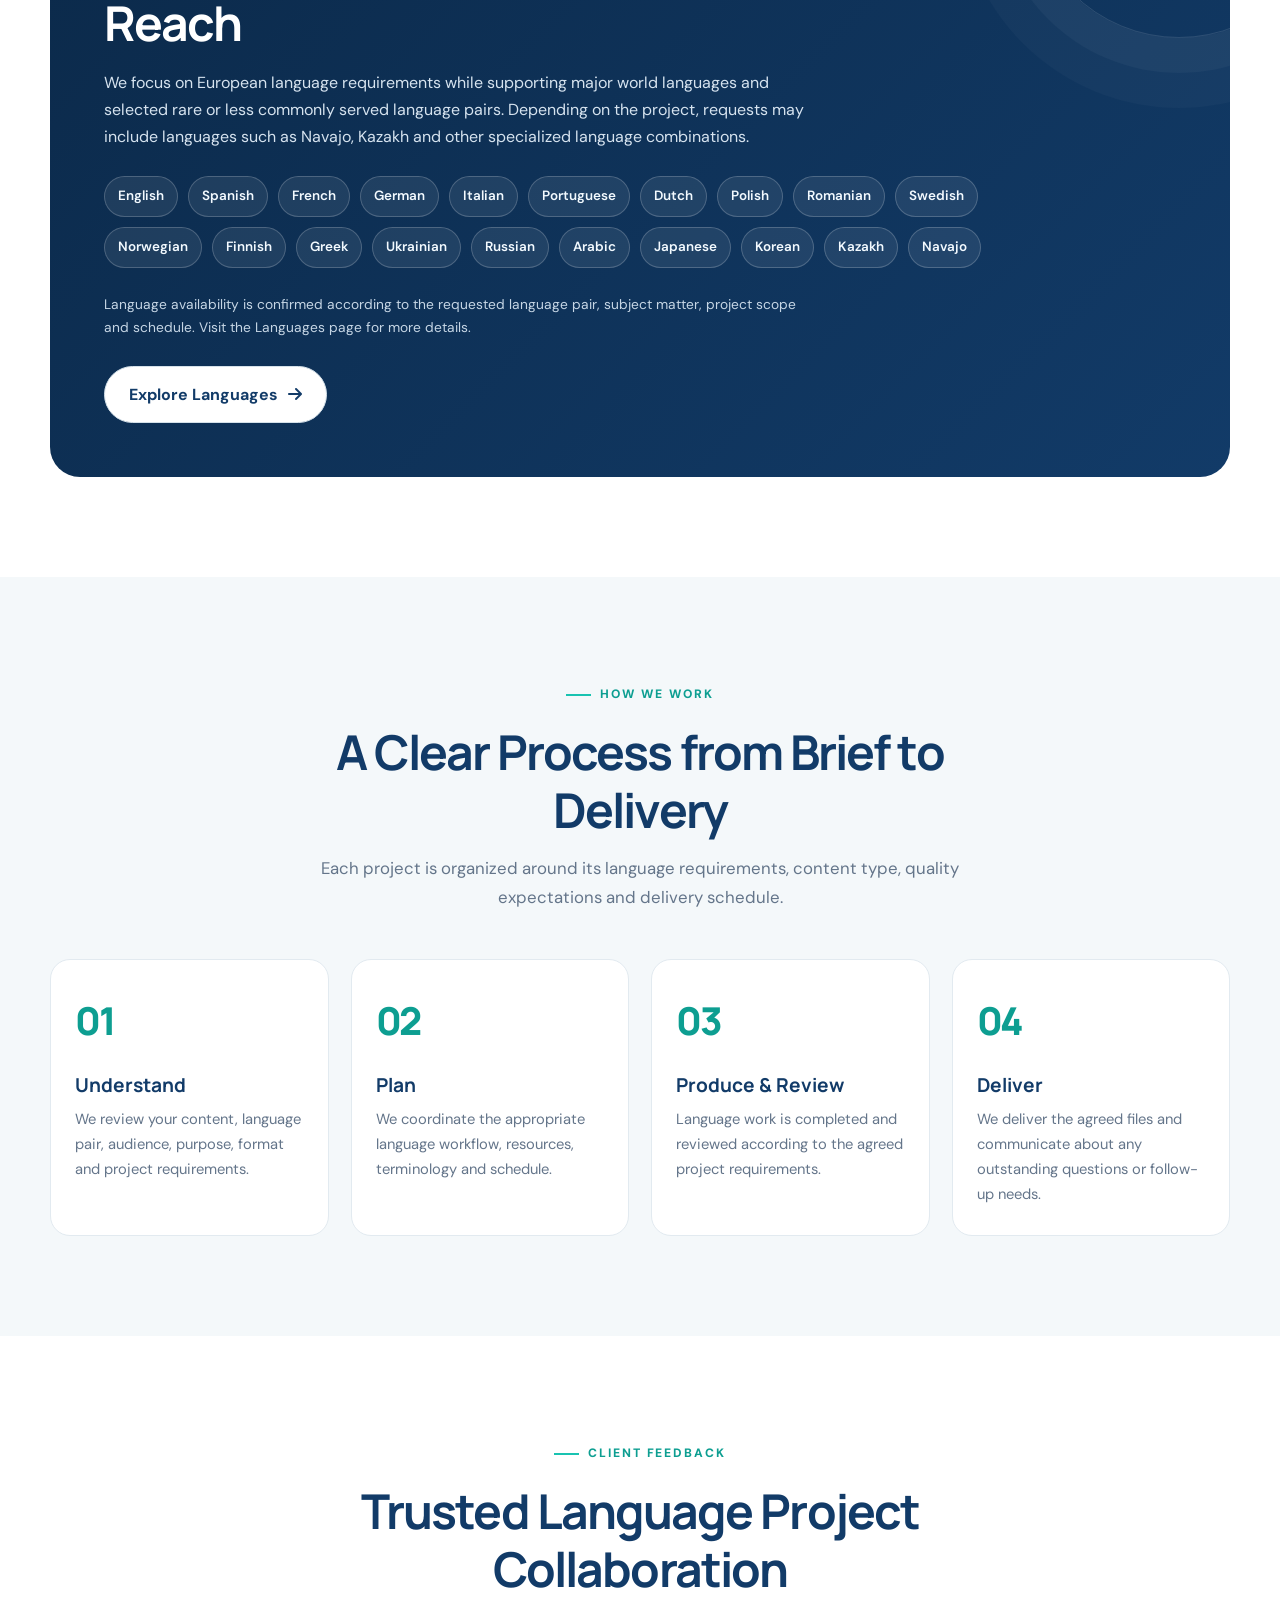
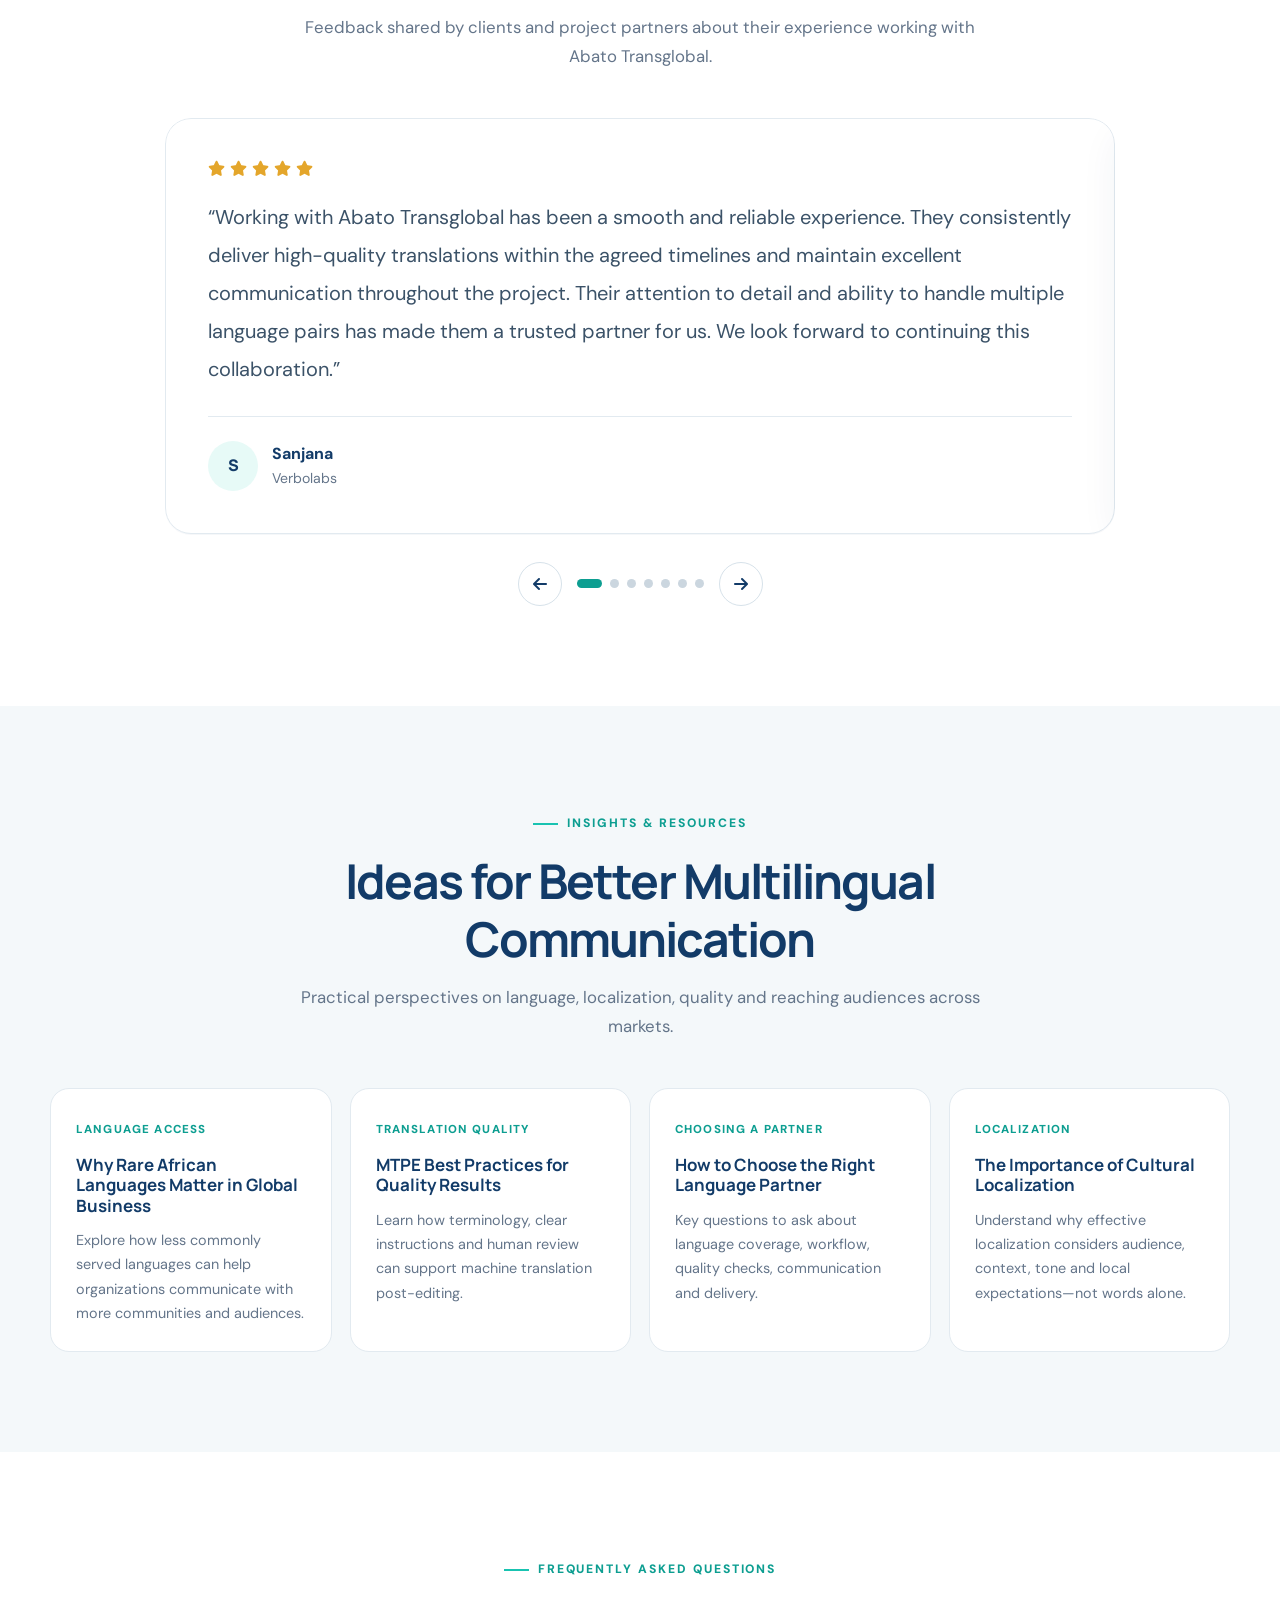
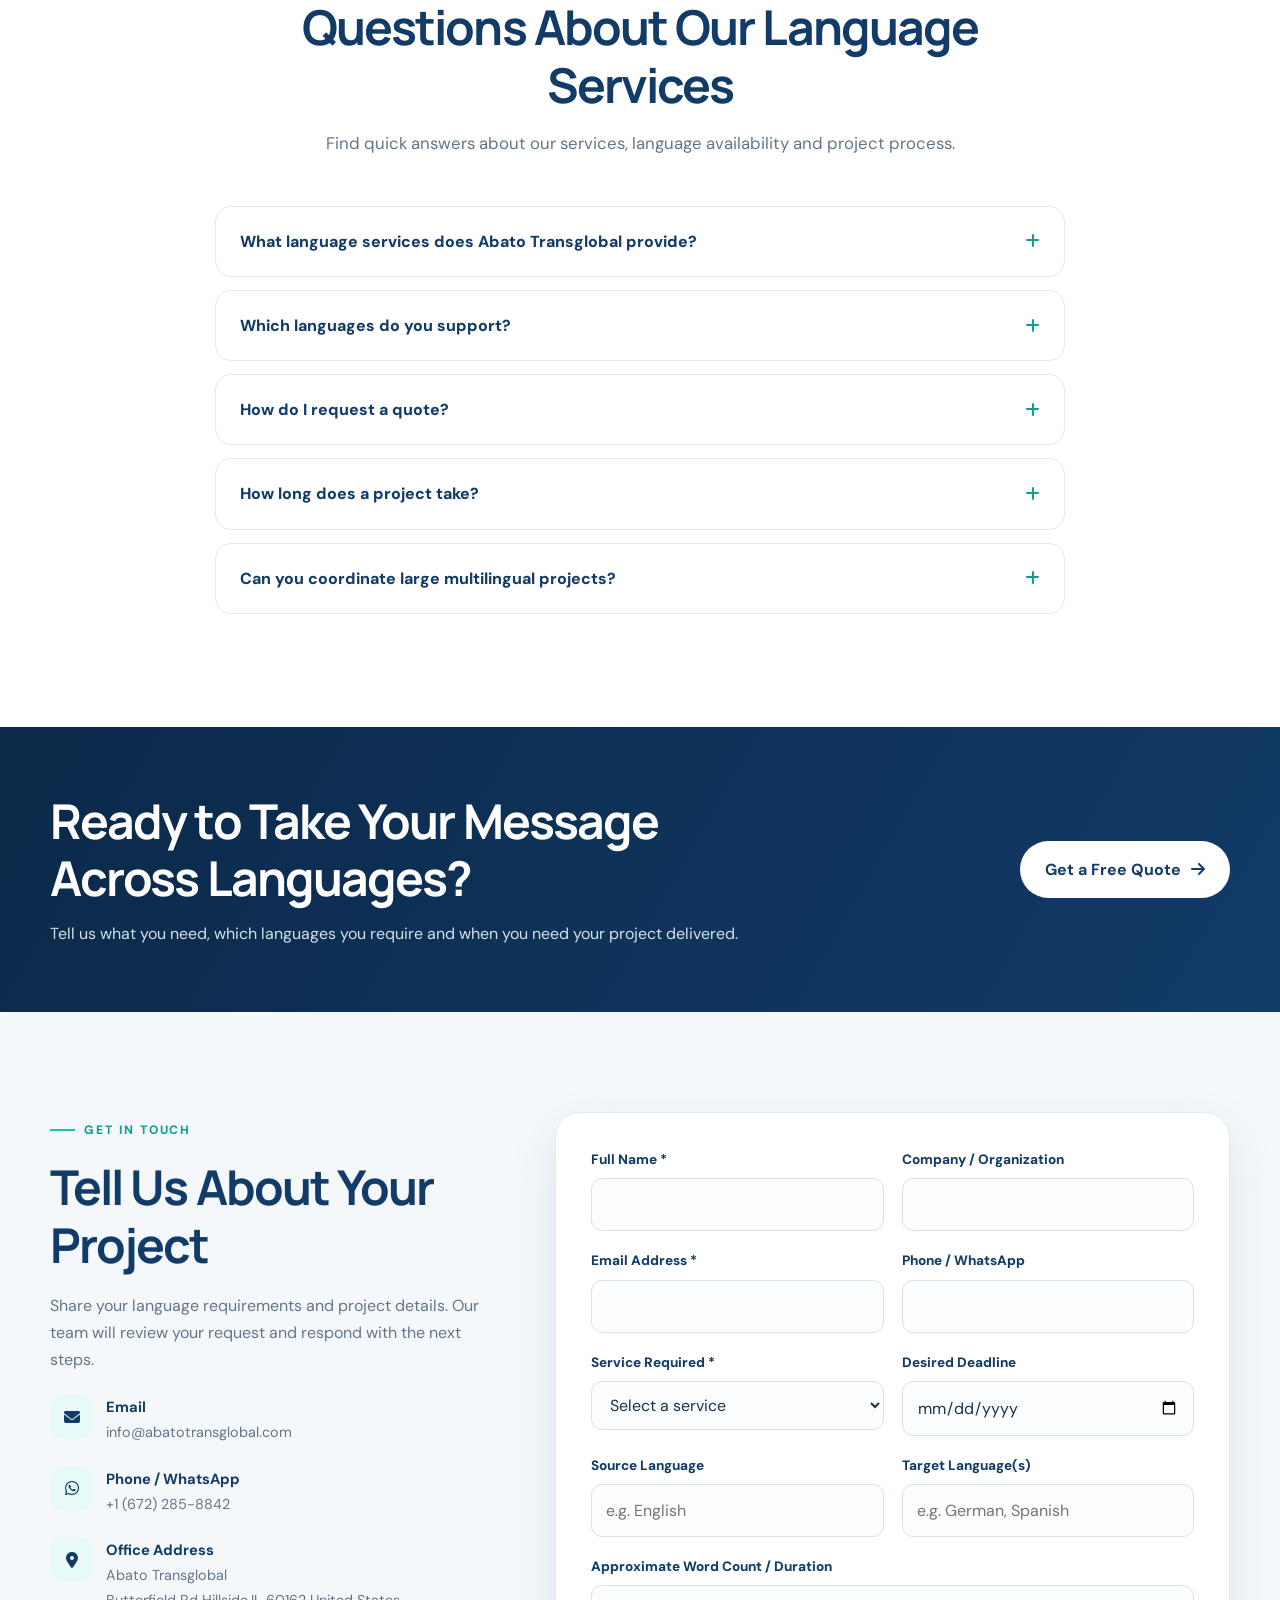
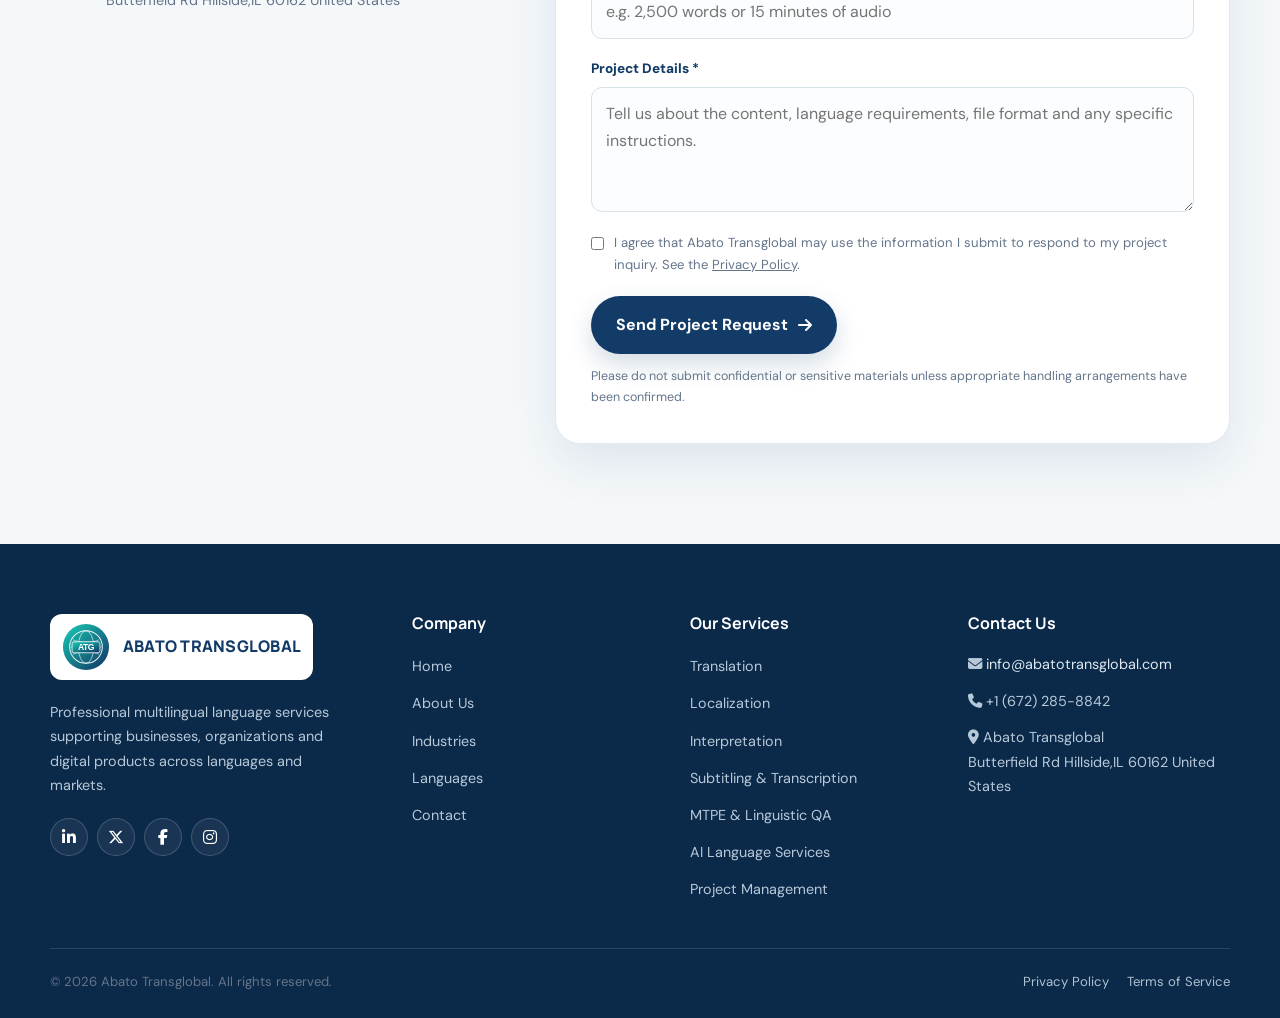
==== commit ccacab76: "Update index.html" ====
--- a/index.html
+++ b/index.html
@@ -2720,7 +2720,7 @@
         <div class="footer-column footer-contact">
           <h3>Contact Us</h3>
           <p><i class="fa-solid fa-envelope"></i> <a href="mailto:info@abatotransglobal.com">info@abatotransglobal.com</a></p>
-          <p><i class="fa-solid fa-phone"></i> [Add official phone / WhatsApp number]</p>
+          <p><i class="fa-solid fa-phone"></i> +1 (672) 285-8842</p>
           <p><i class="fa-solid fa-location-dot"></i> Abato Transglobal<br>Butterfield Rd Hillside,IL 60162 United States</p>
         </div>
 
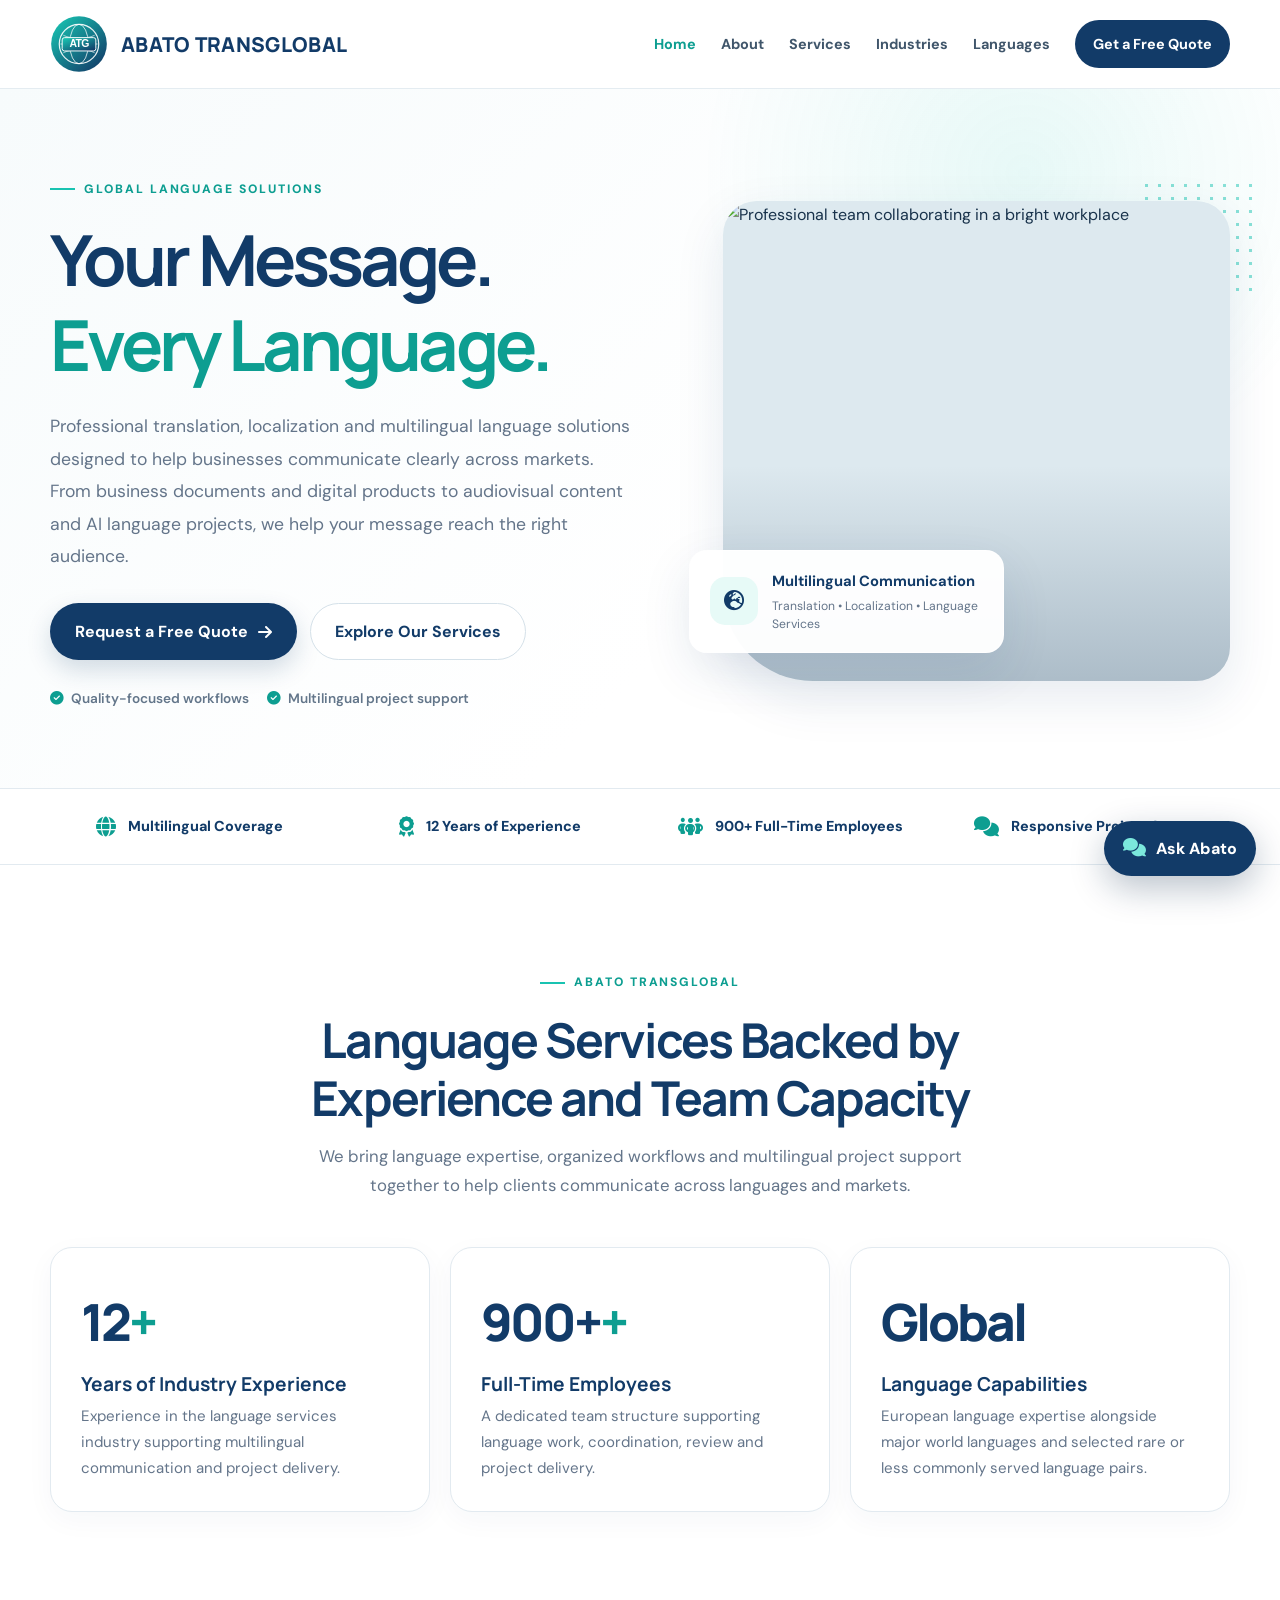
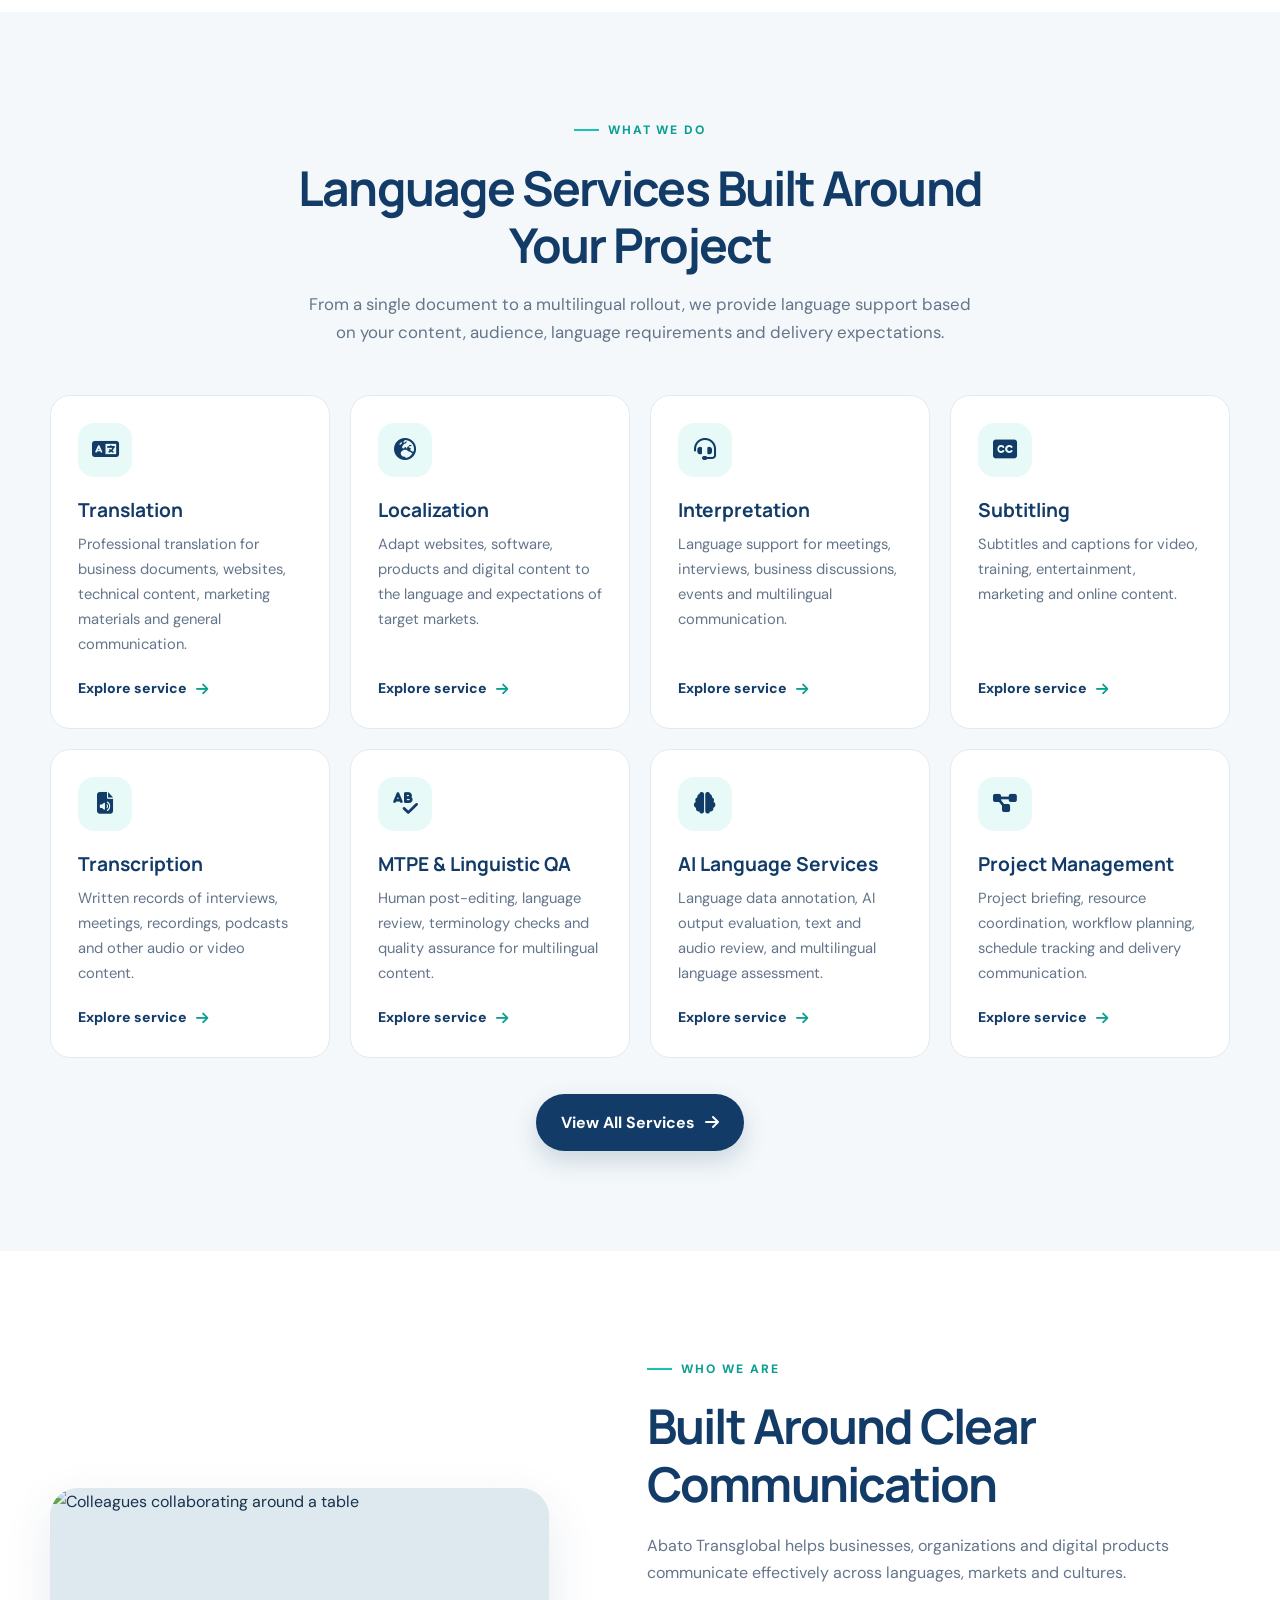
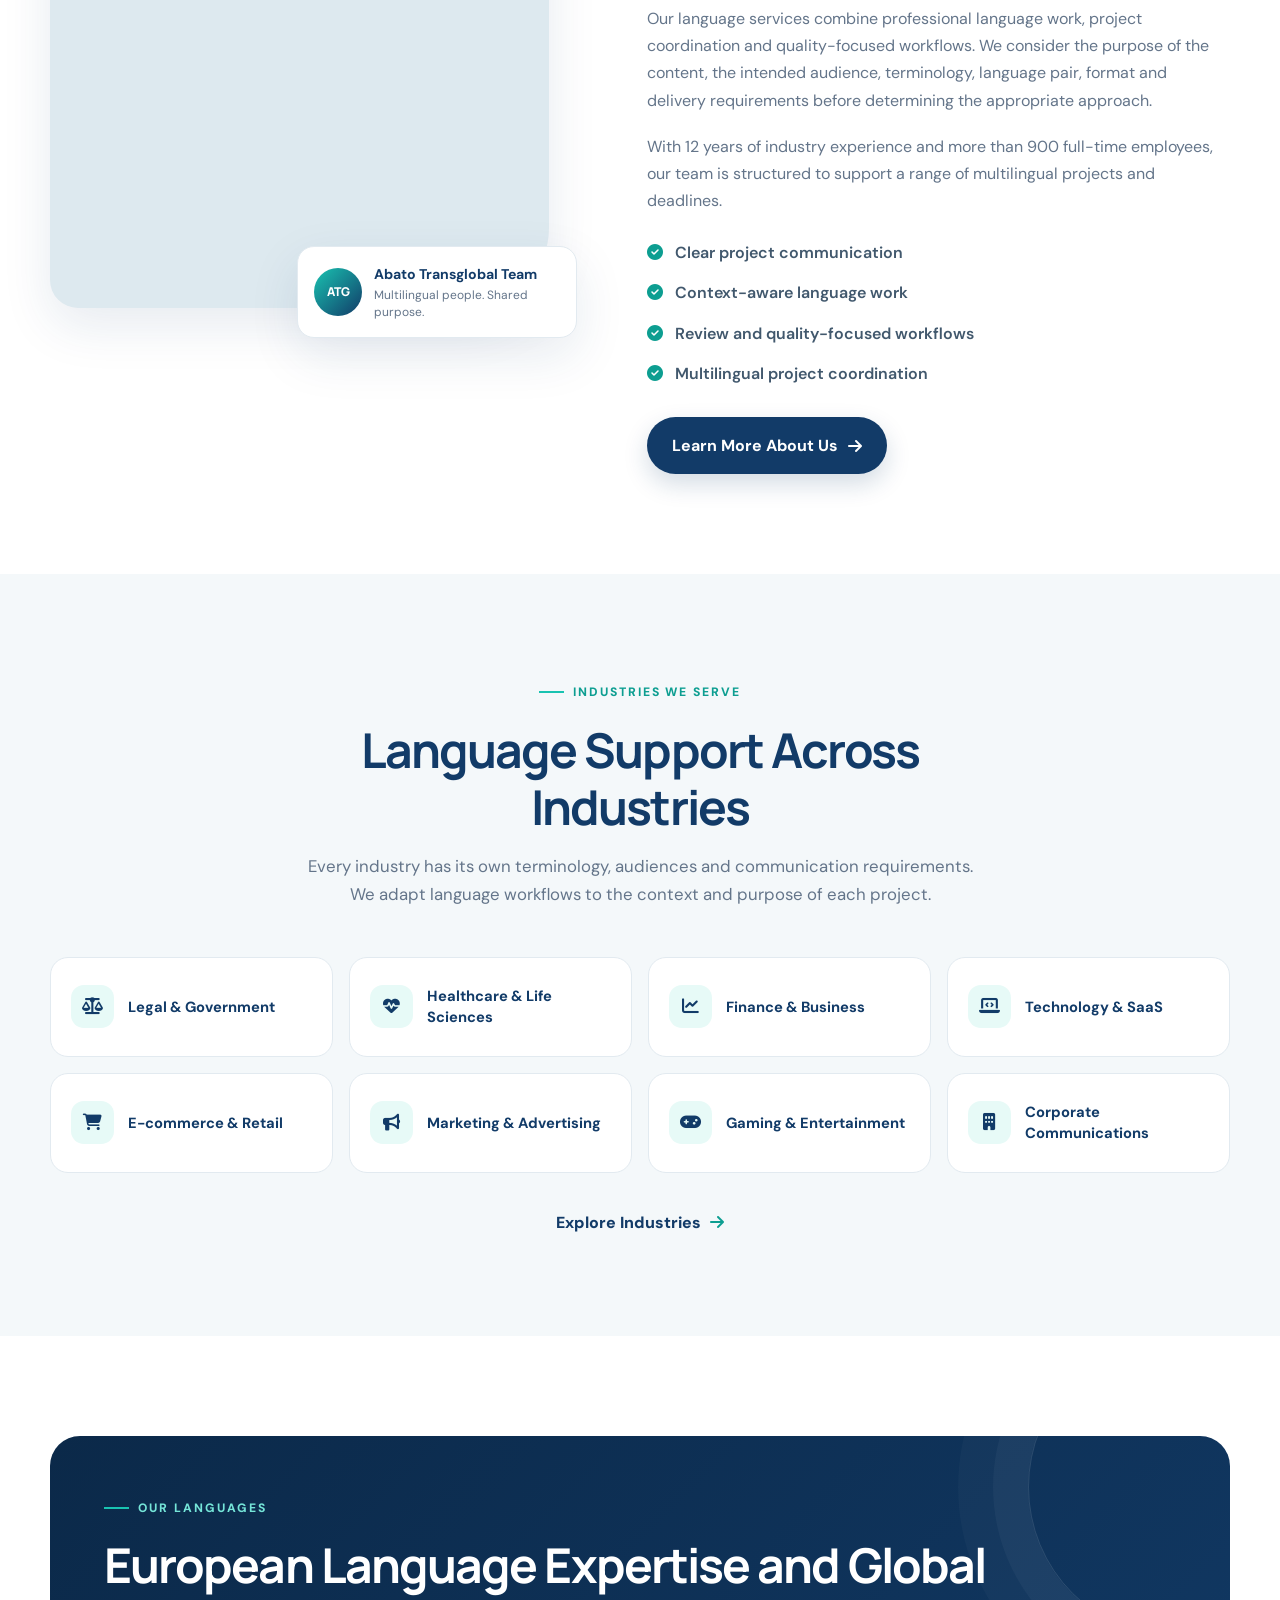
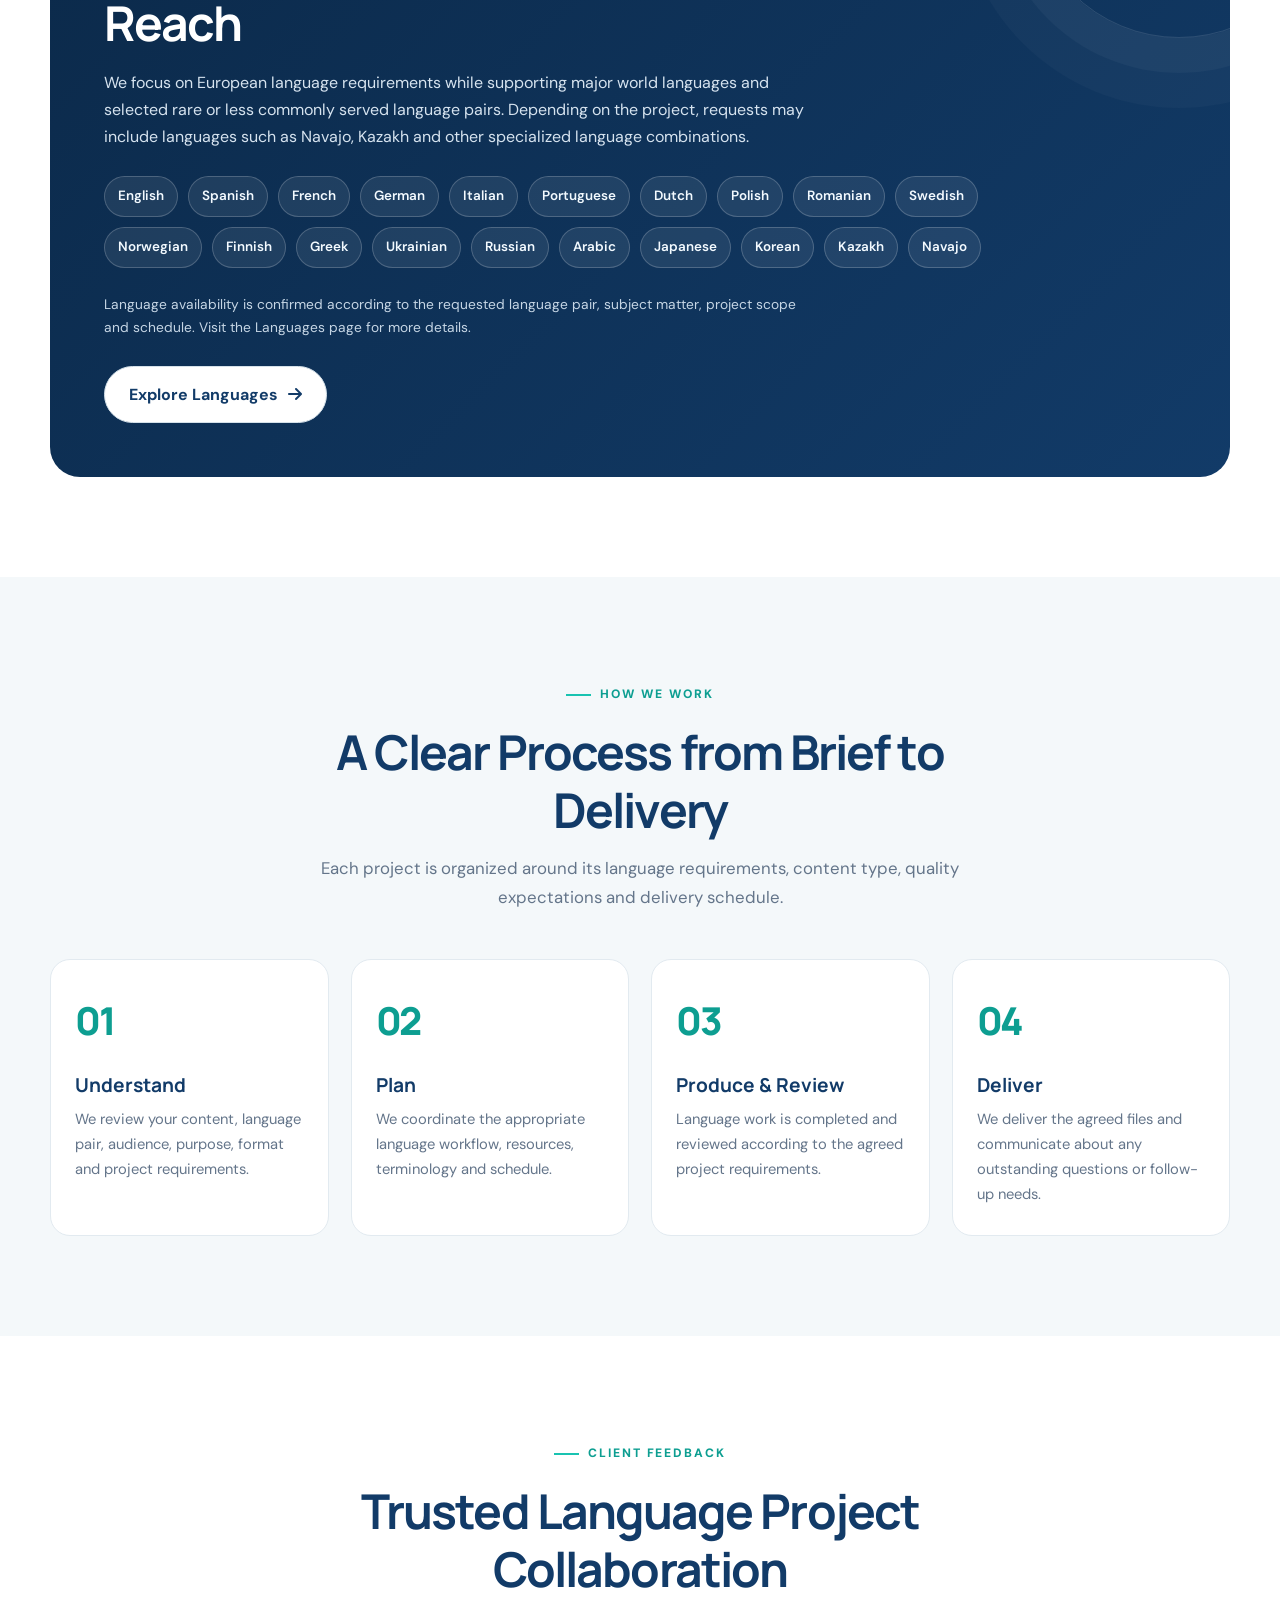
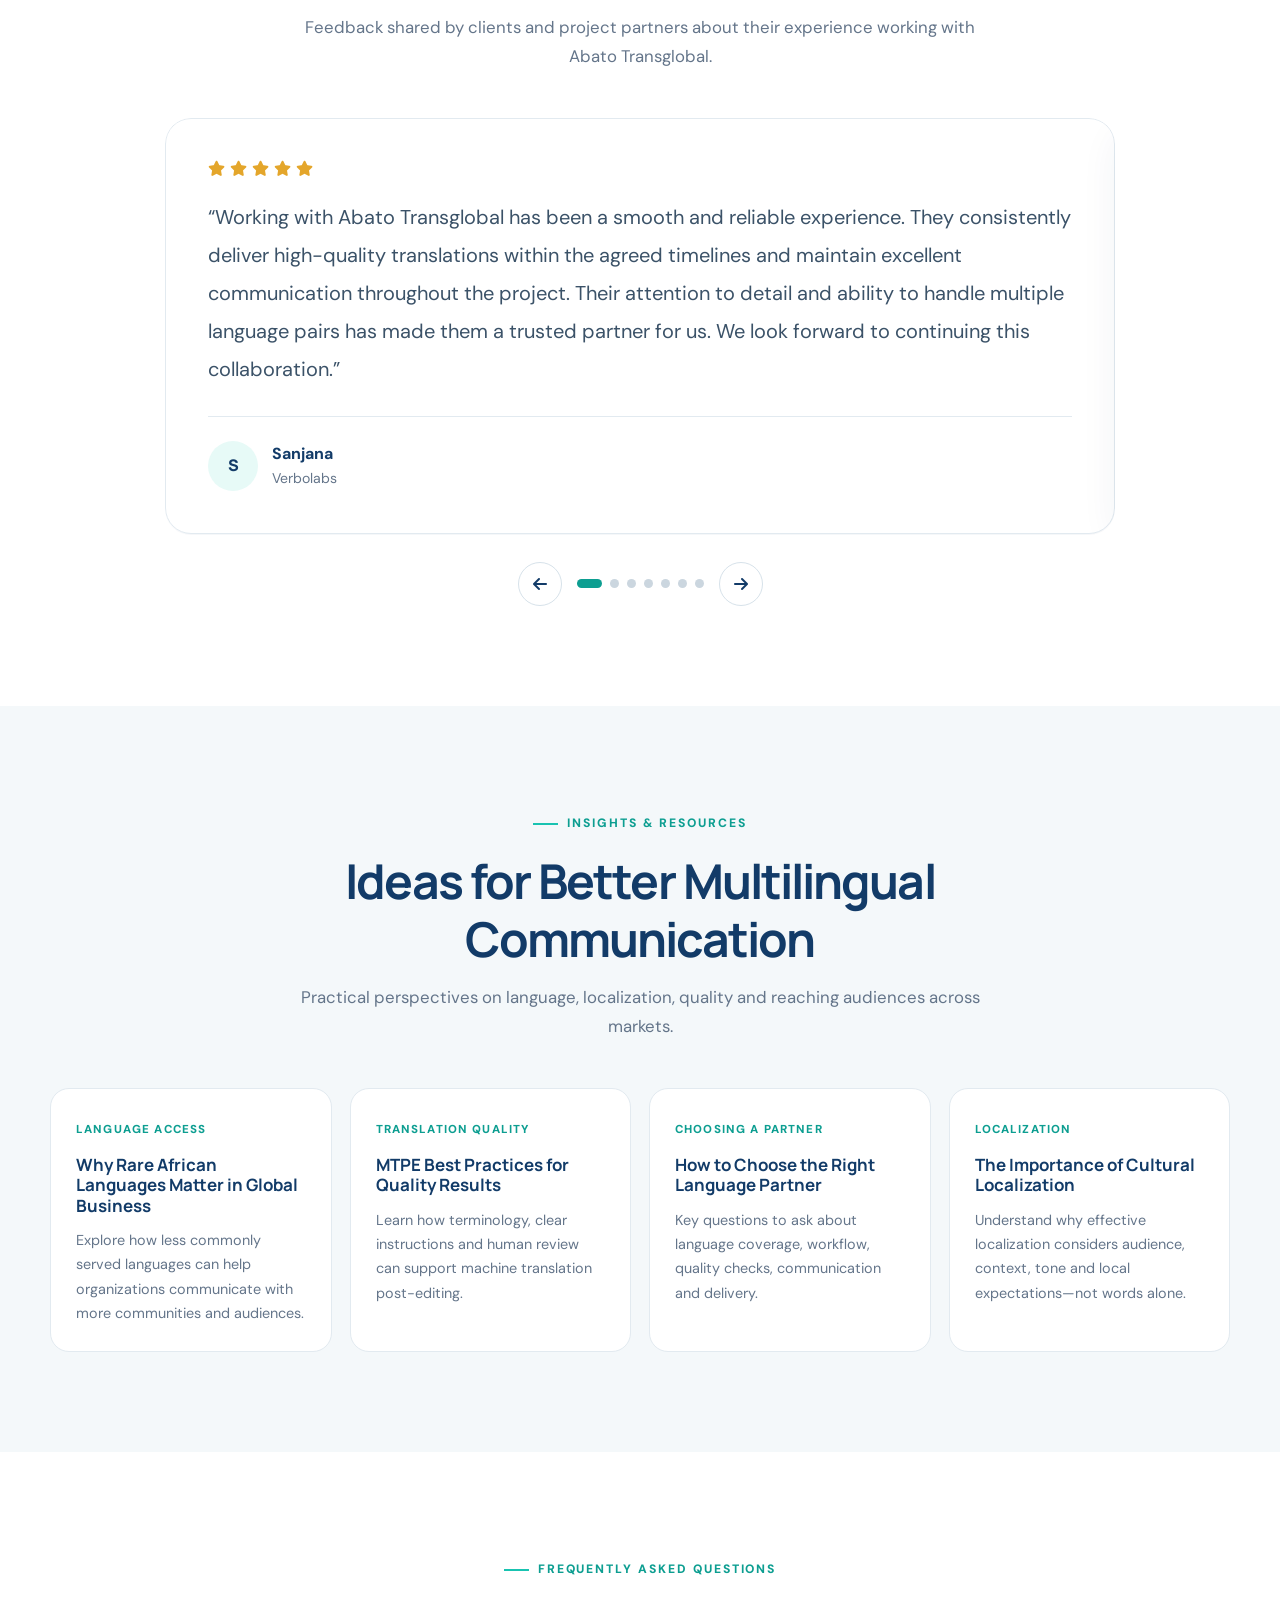
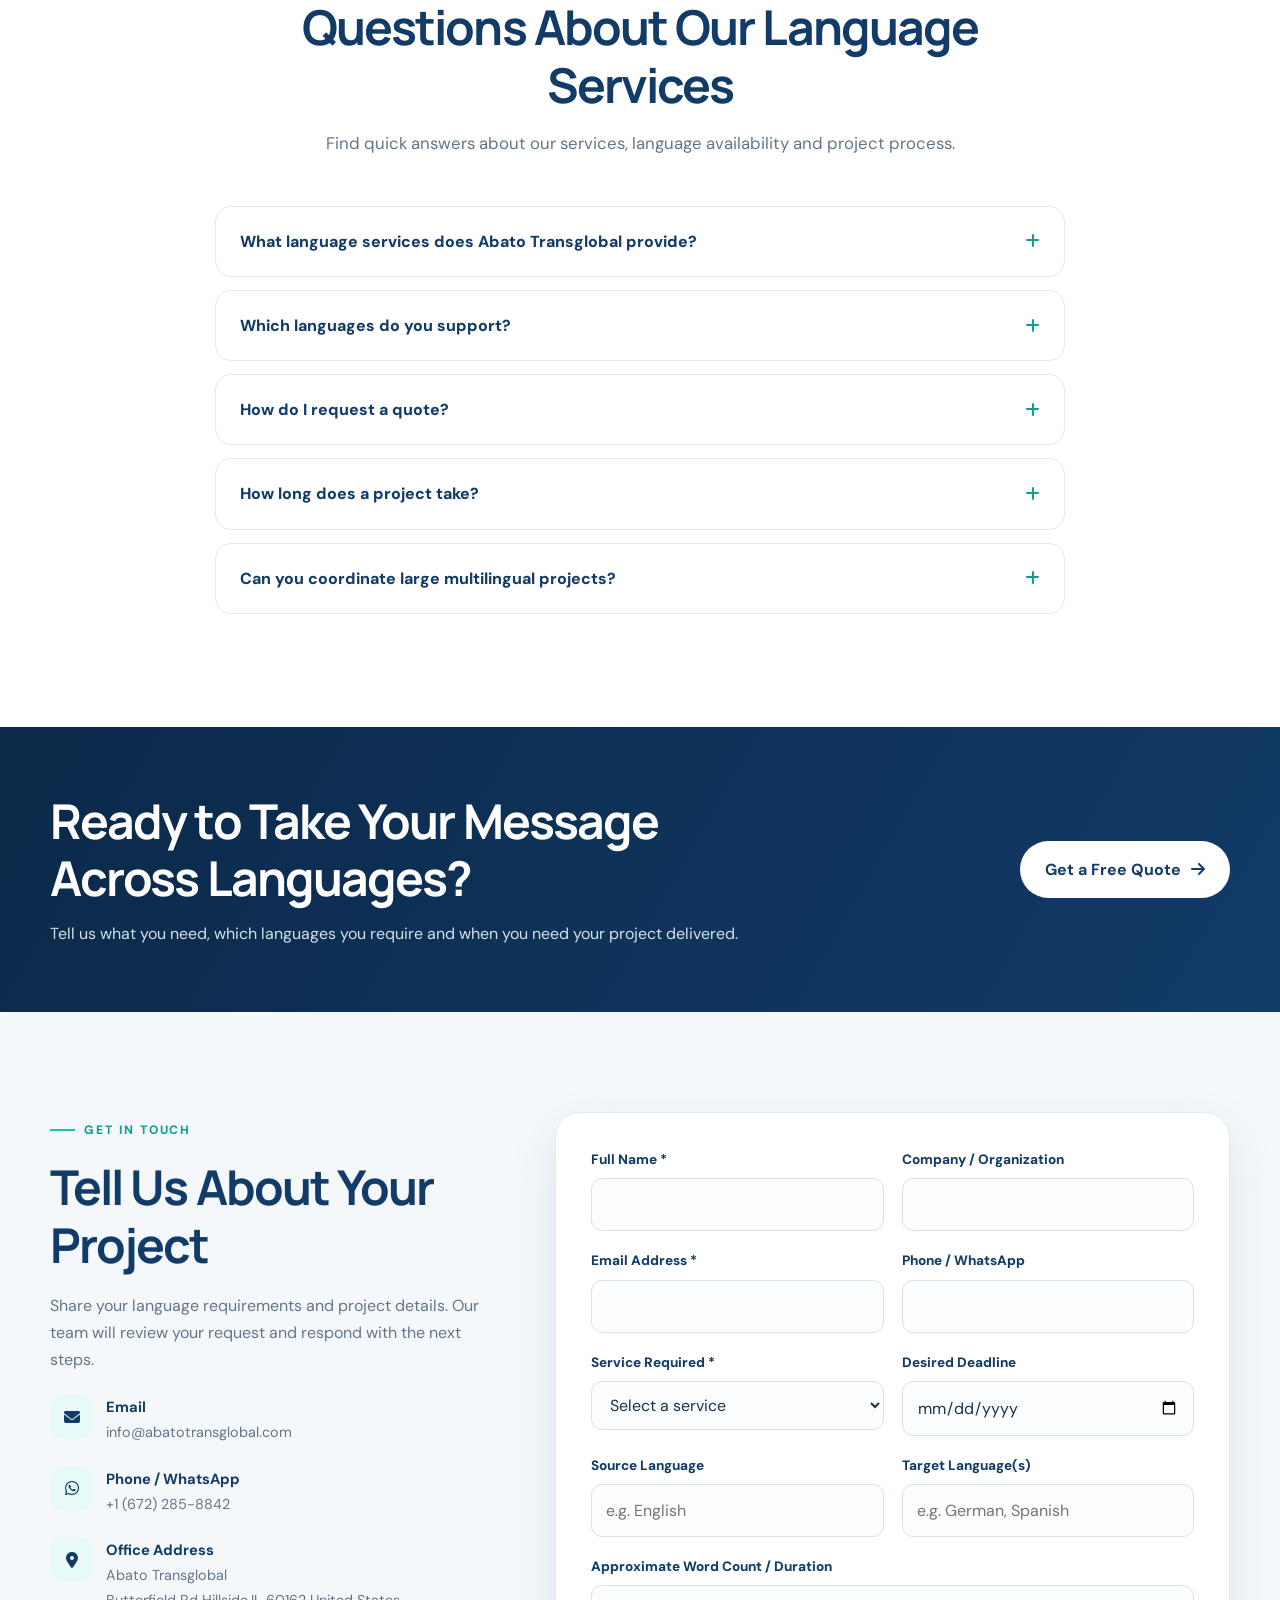
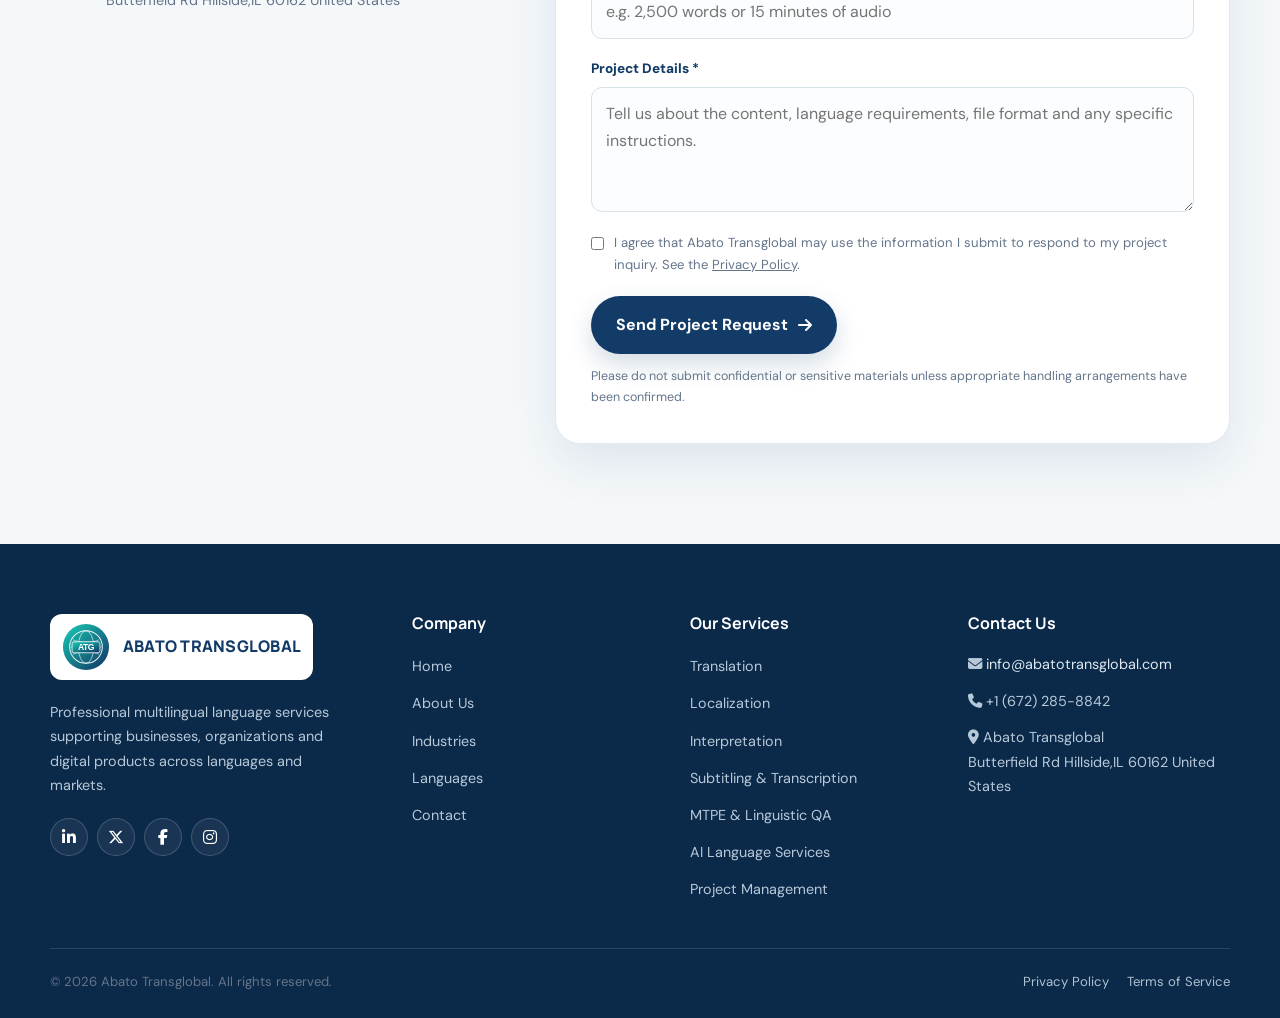
==== commit 7a407a12: "Update index.html" ====
--- a/index.html
+++ b/index.html
@@ -1778,7 +1778,7 @@
         </div>
         <div class="trust-item">
           <i class="fa-solid fa-people-group"></i>
-          <span>180+ Full-Time Employees</span>
+          <span>900+ Full-Time Employees</span>
         </div>
         <div class="trust-item">
           <i class="fa-solid fa-comments"></i>
@@ -1811,7 +1811,7 @@
           </article>
 
           <article class="stat-card">
-            <div class="stat-number">180<span>+</span></div>
+            <div class="stat-number">900+<span>+</span></div>
             <h3>Full-Time Employees</h3>
             <p>
               A dedicated team structure supporting language work,
@@ -1977,7 +1977,7 @@
           </p>
 
           <p>
-            With 12 years of industry experience and more than 180 full-time
+            With 12 years of industry experience and more than 900 full-time
             employees, our team is structured to support a range of
             multilingual projects and deadlines.
           </p>
@@ -3010,7 +3010,7 @@
       }
 
       if (q.includes("team") || q.includes("employee") || q.includes("staff") || q.includes("experience")) {
-        return "Abato Transglobal has 12 years of industry experience and more than 180 full-time employees. Our team supports language work, project coordination, review and delivery.";
+        return "Abato Transglobal has 12 years of industry experience and more than 900 full-time employees. Our team supports language work, project coordination, review and delivery.";
       }
 
       if (q.includes("contact") || q.includes("email") || q.includes("phone") || q.includes("whatsapp")) {
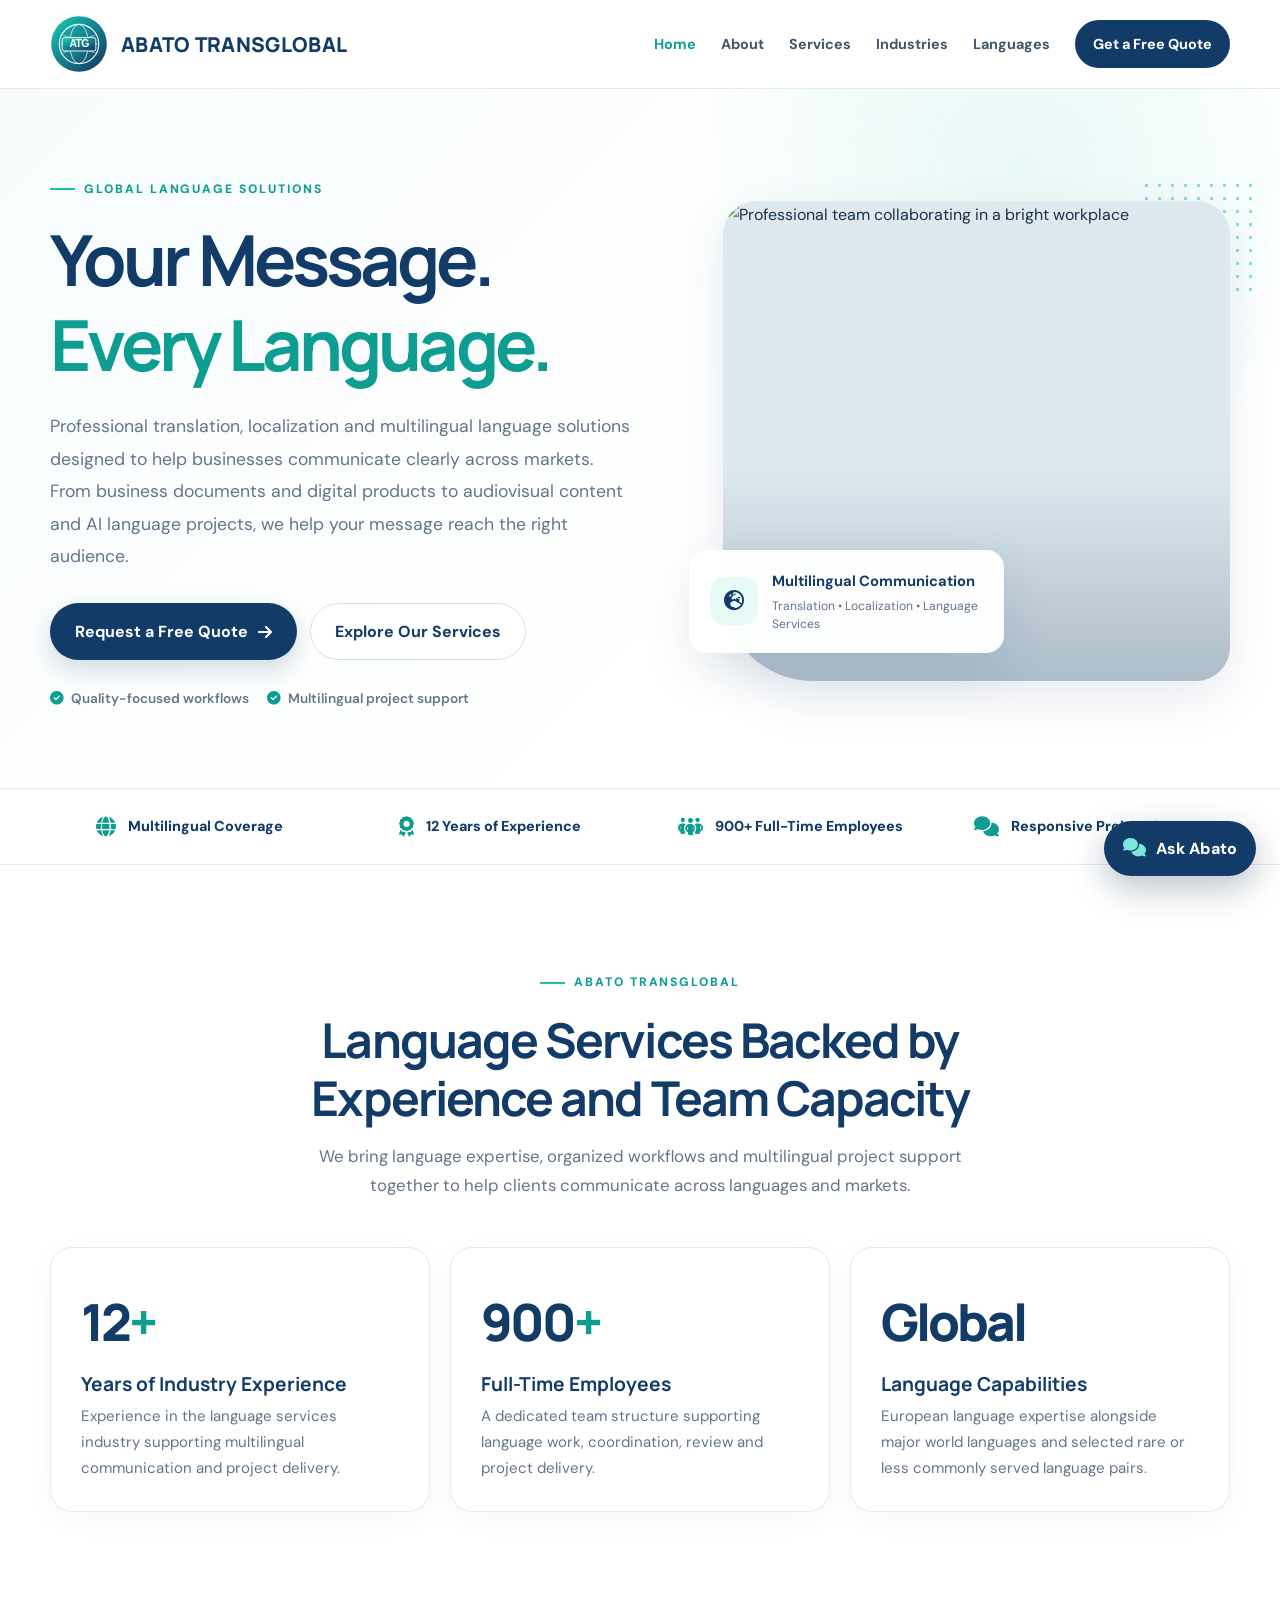
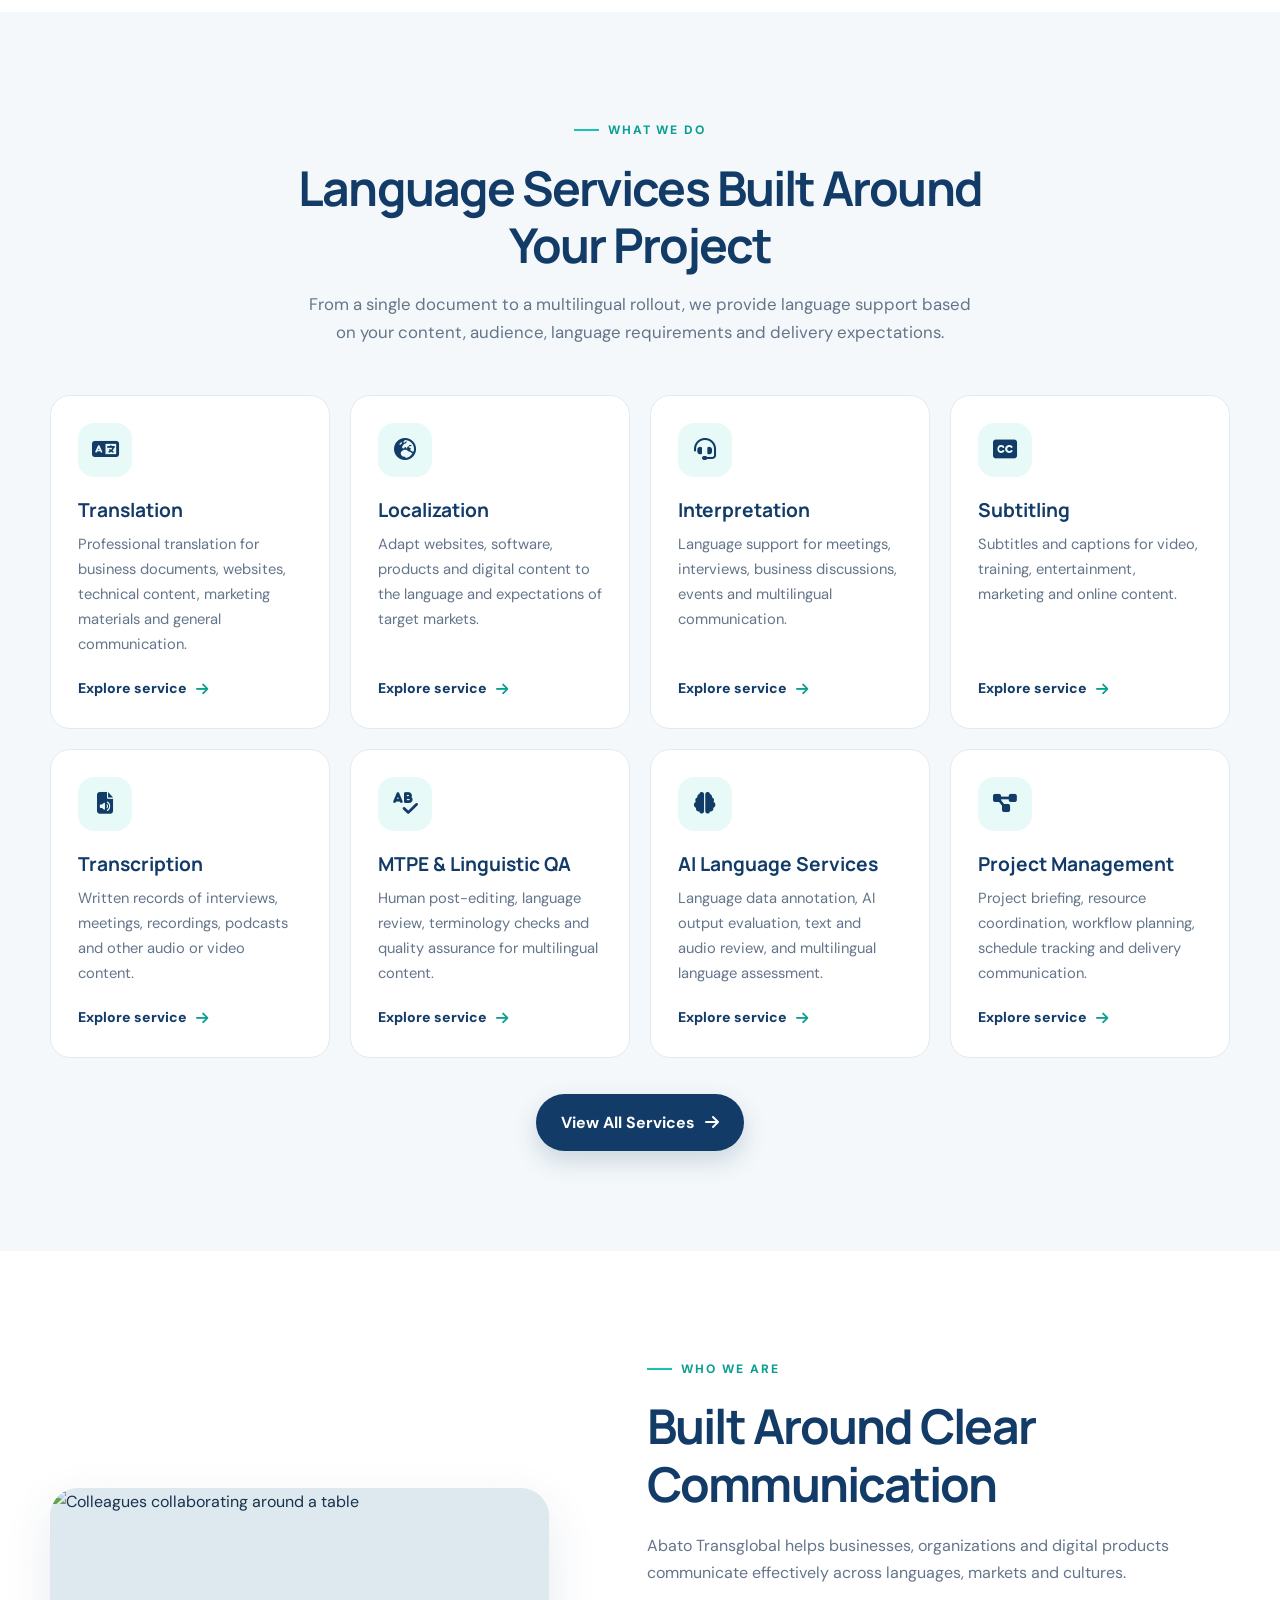
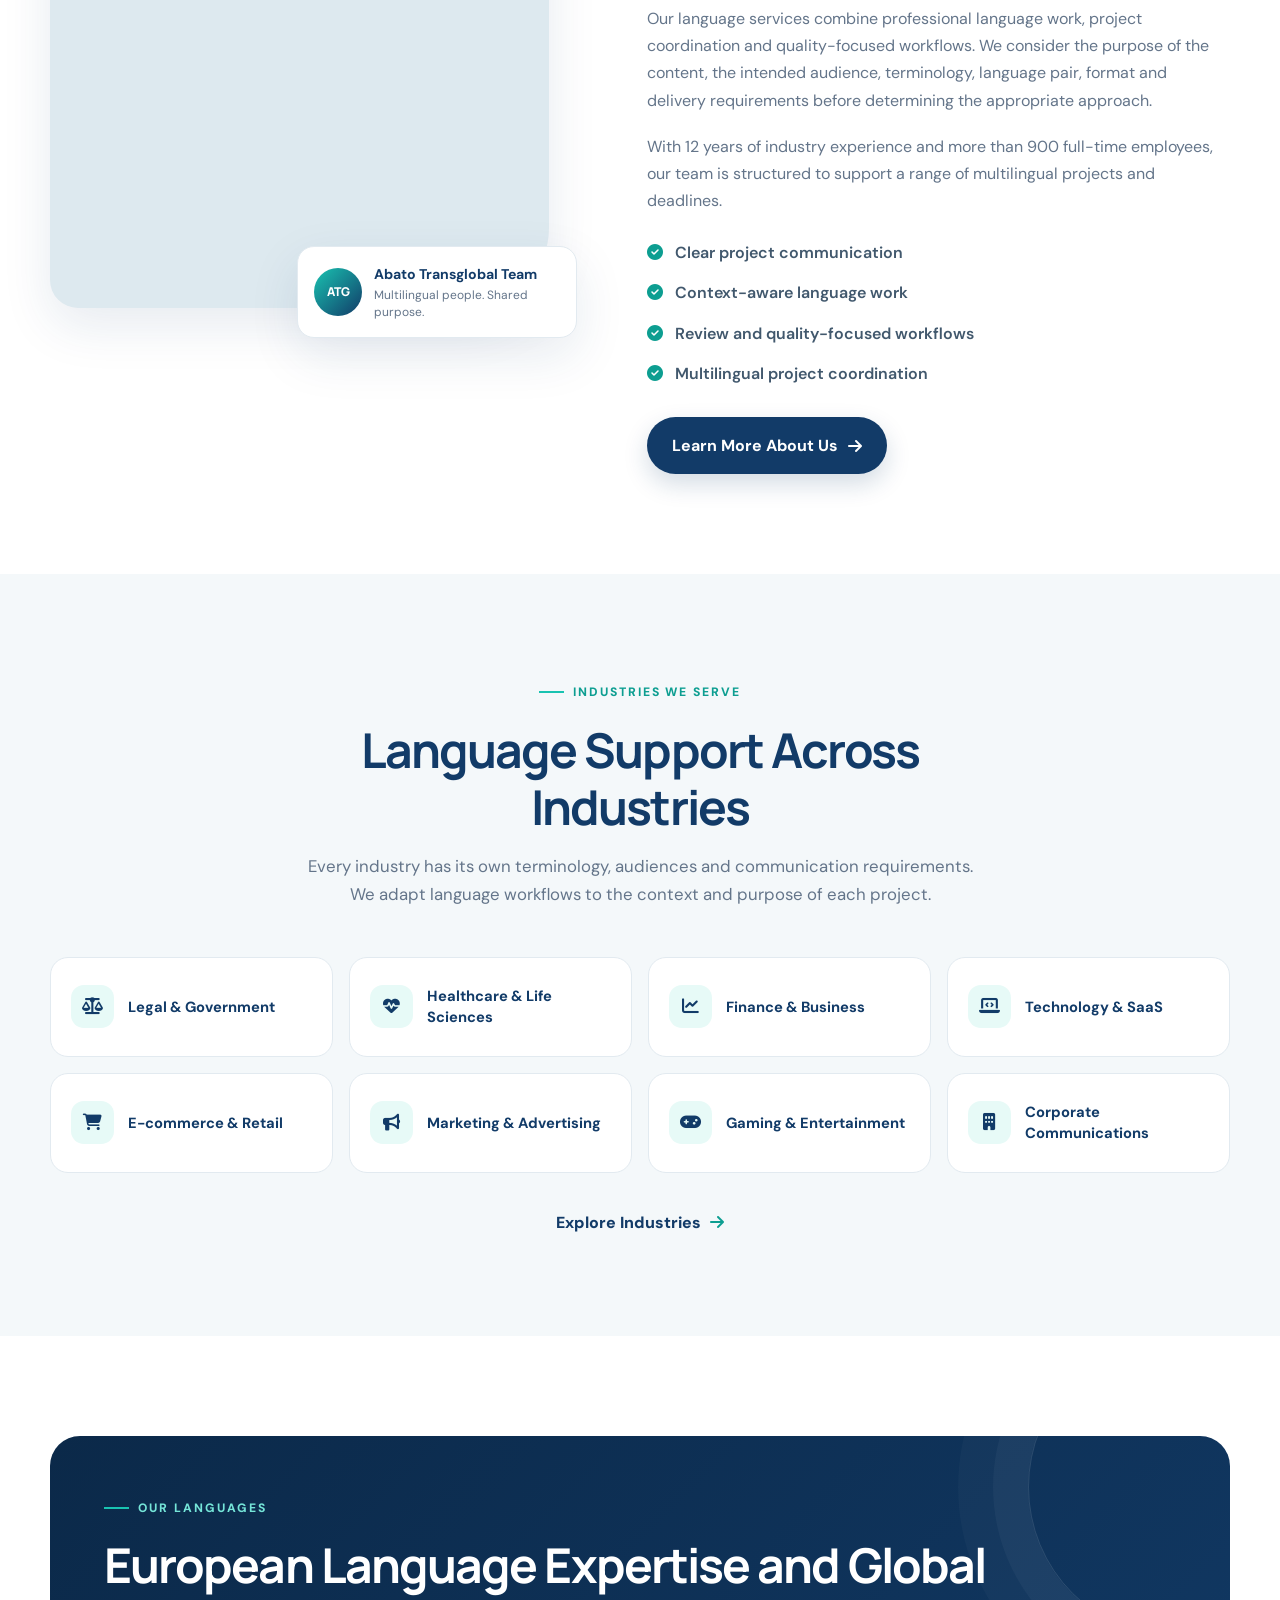
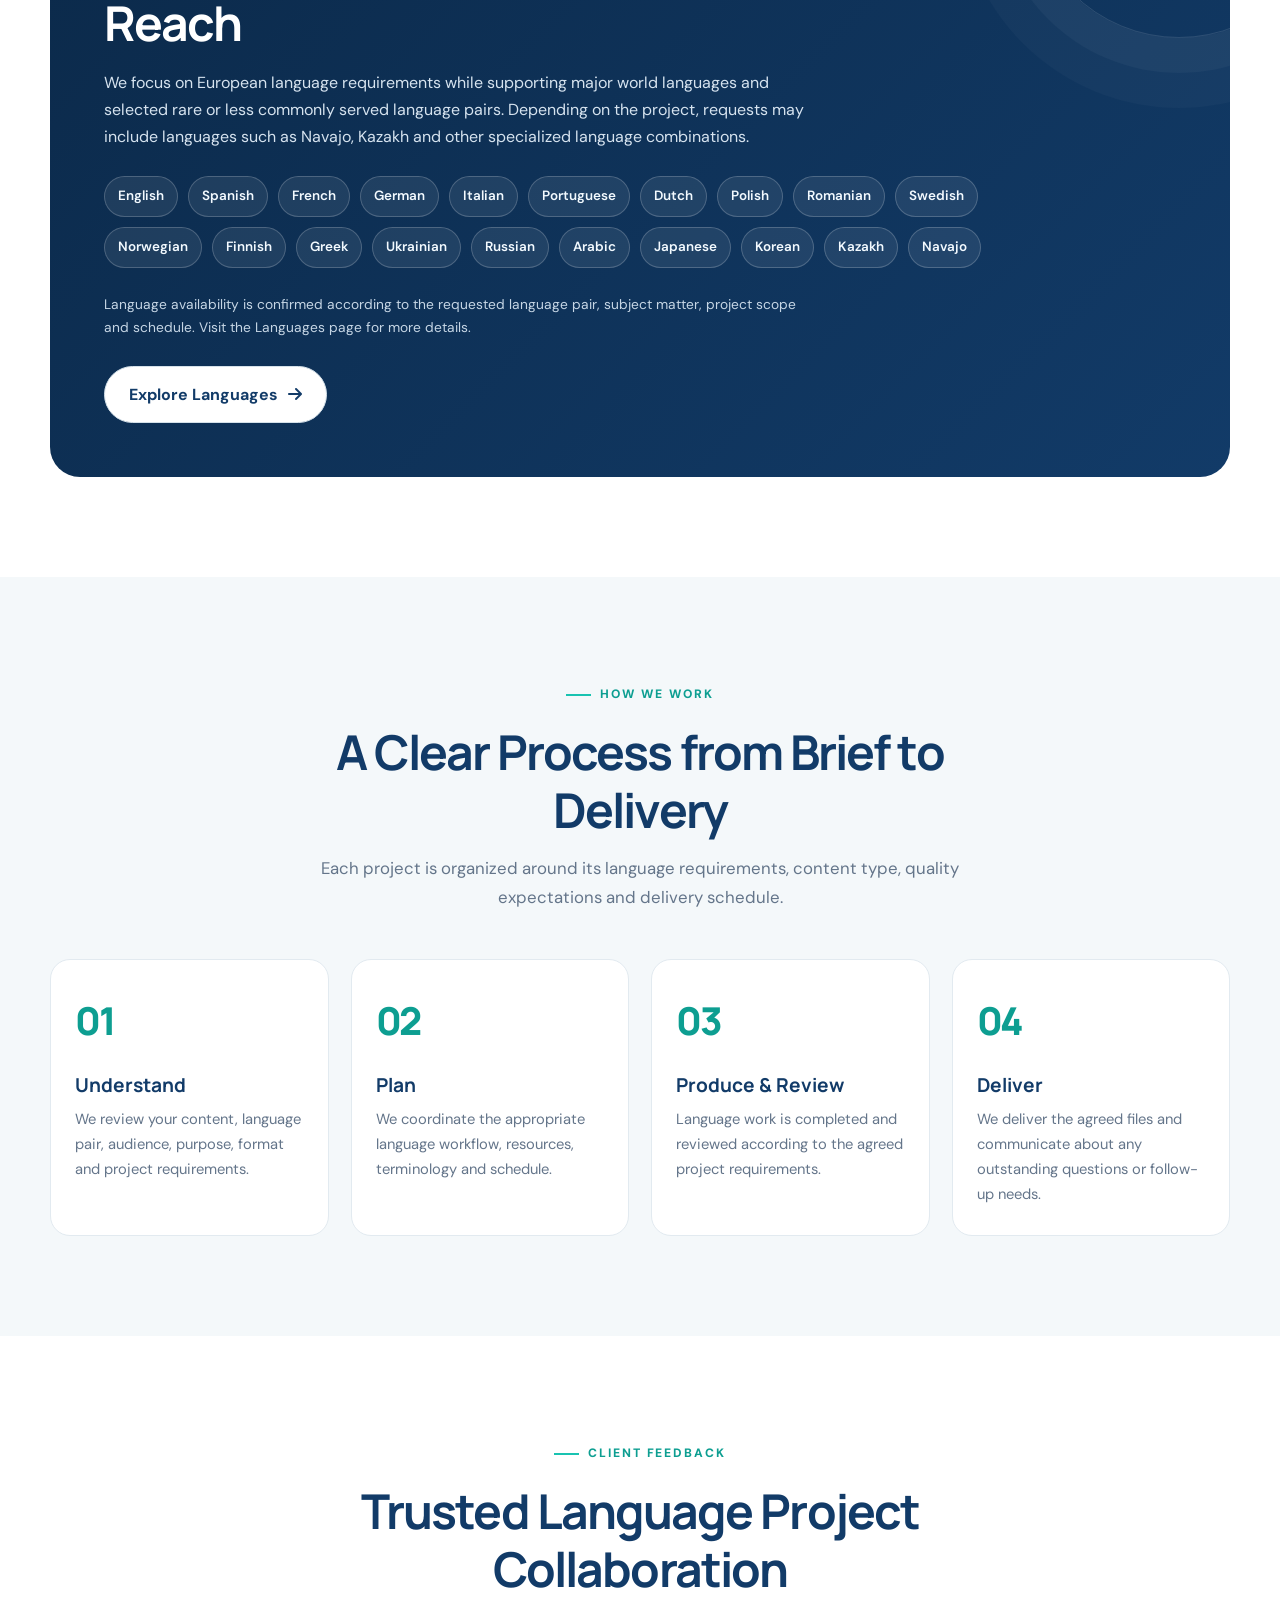
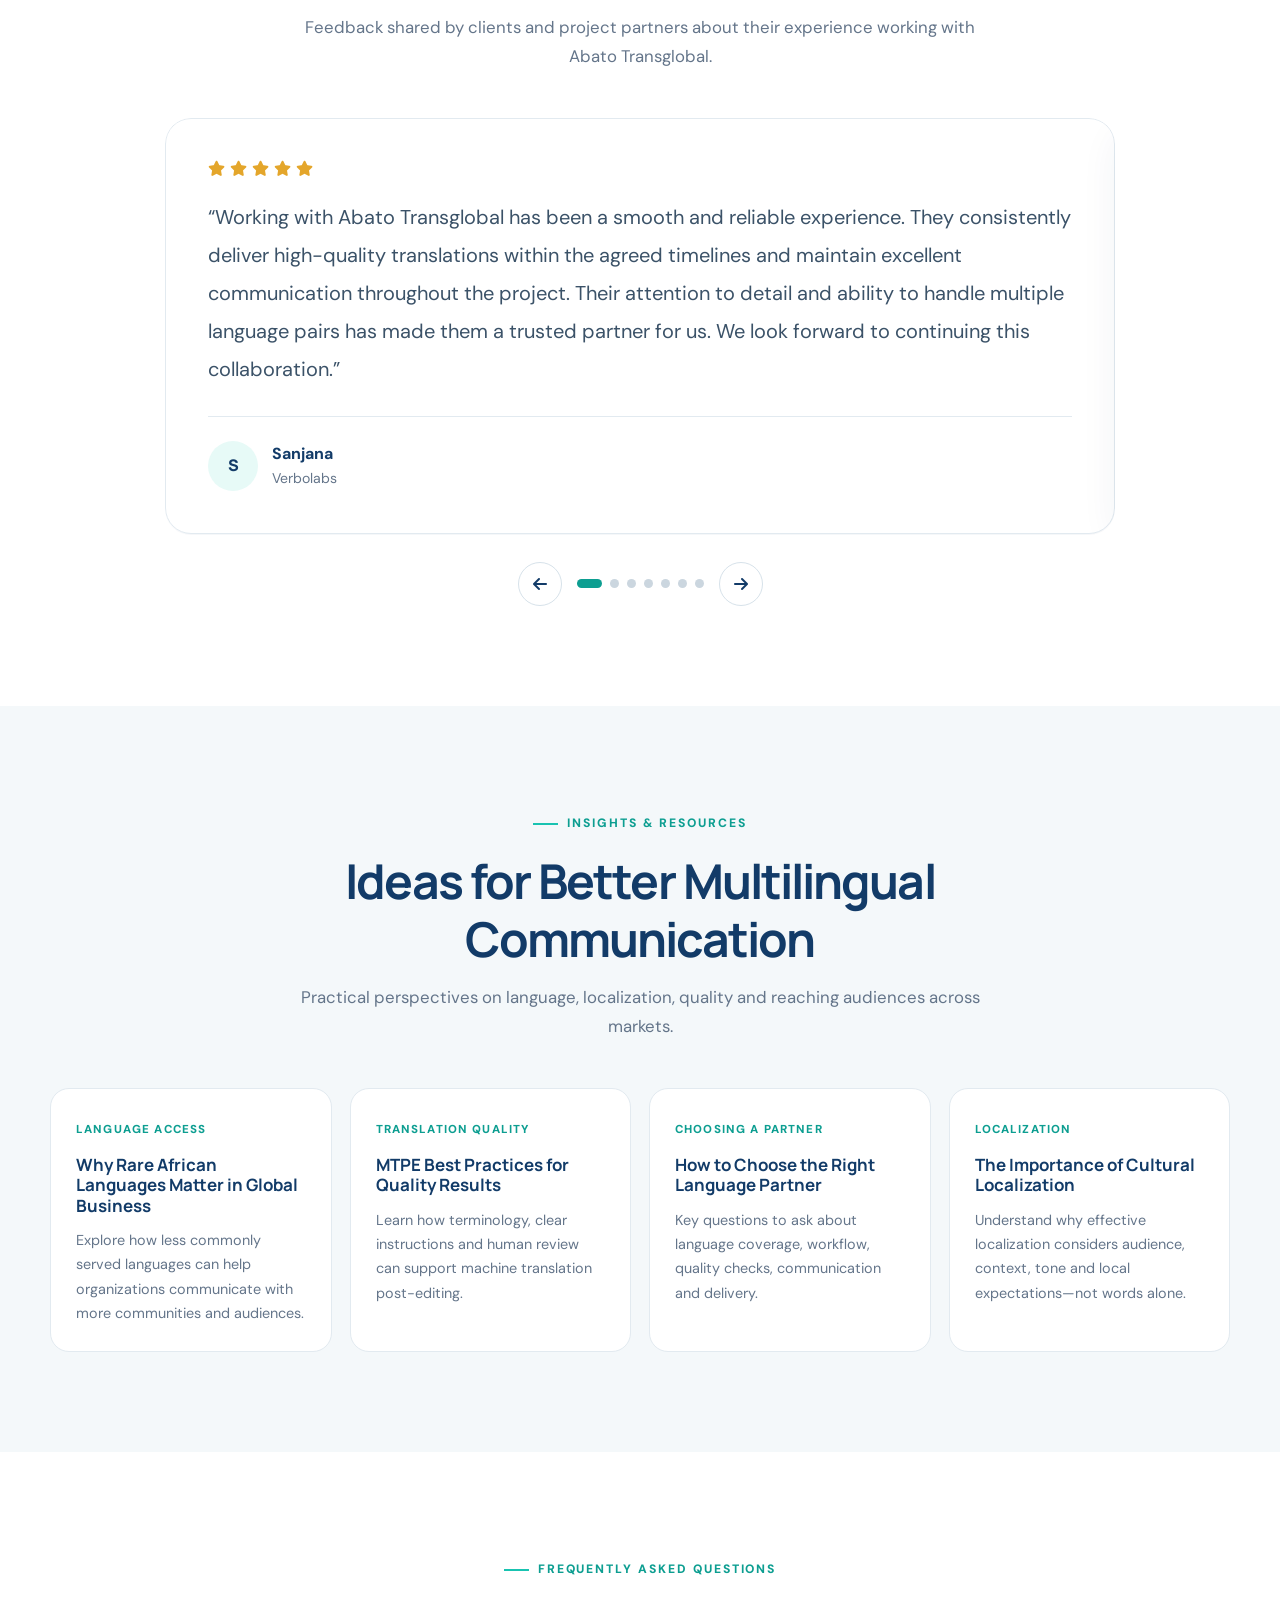
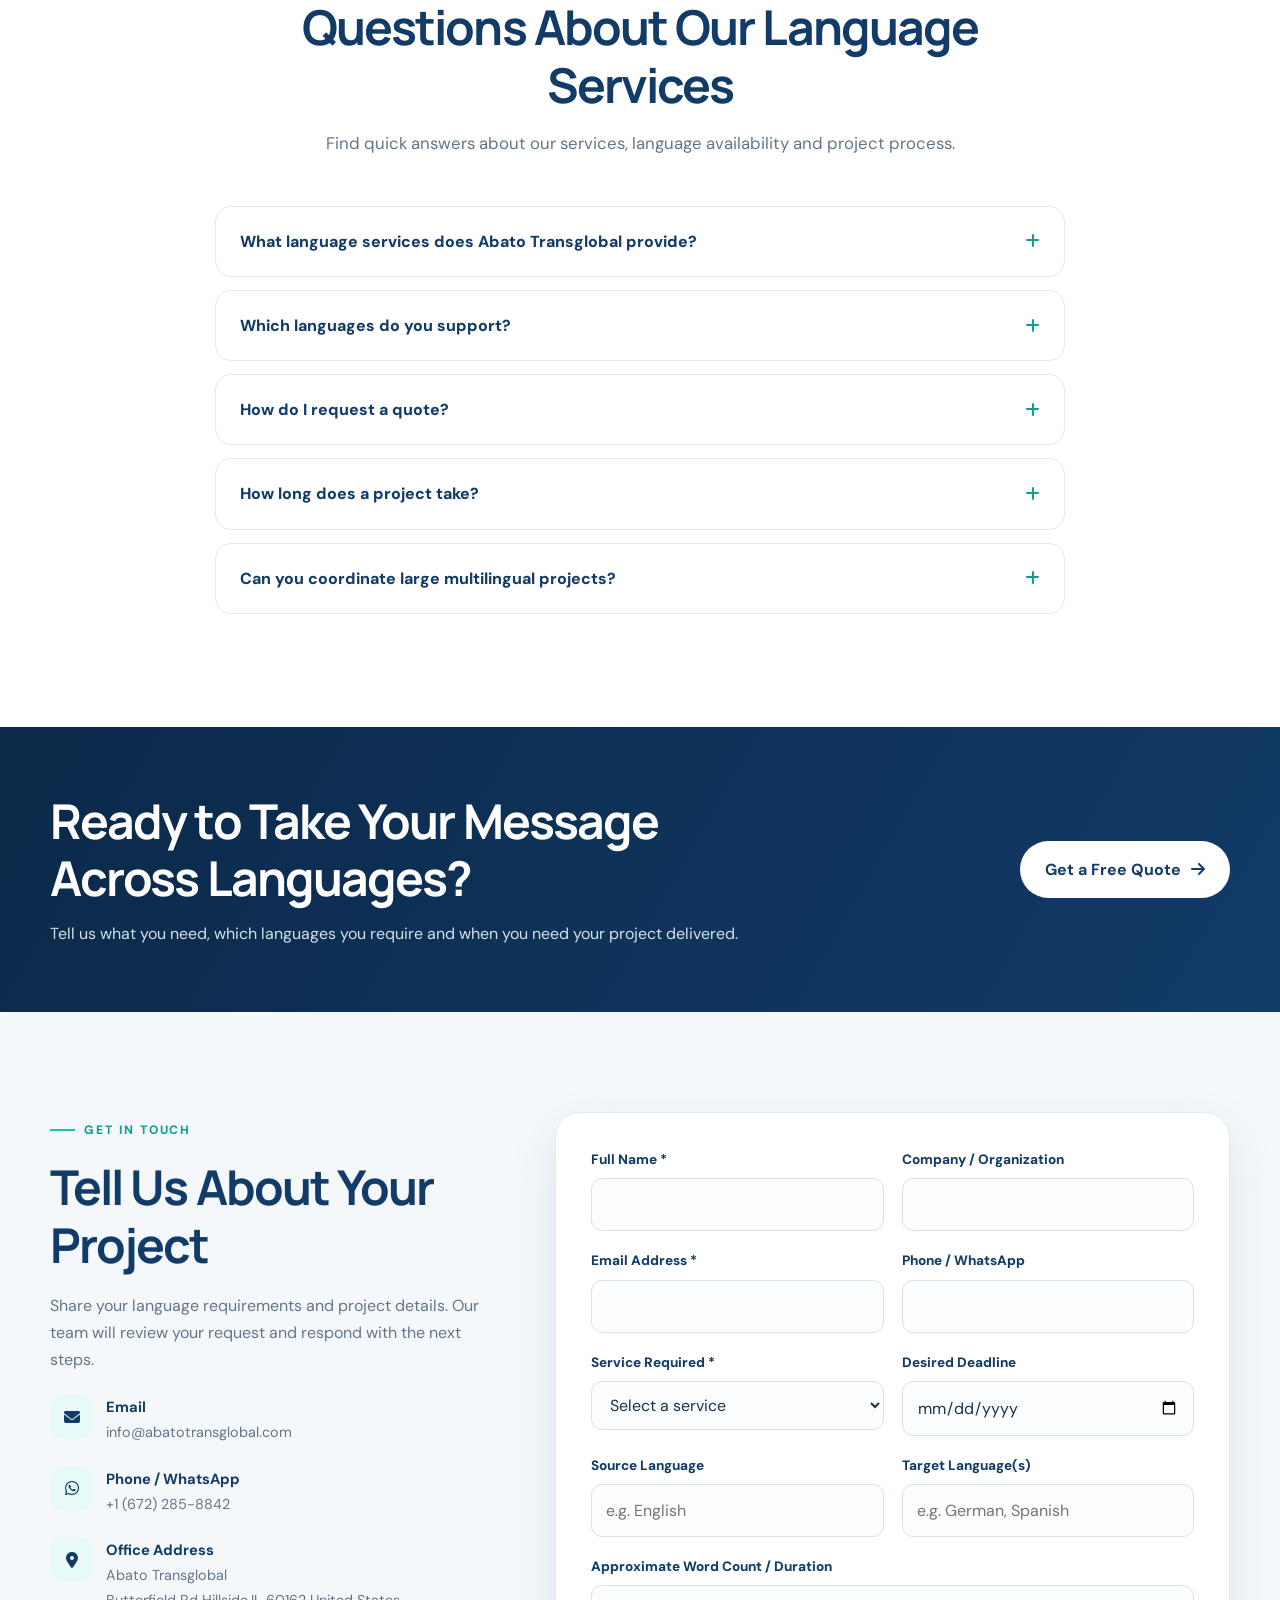
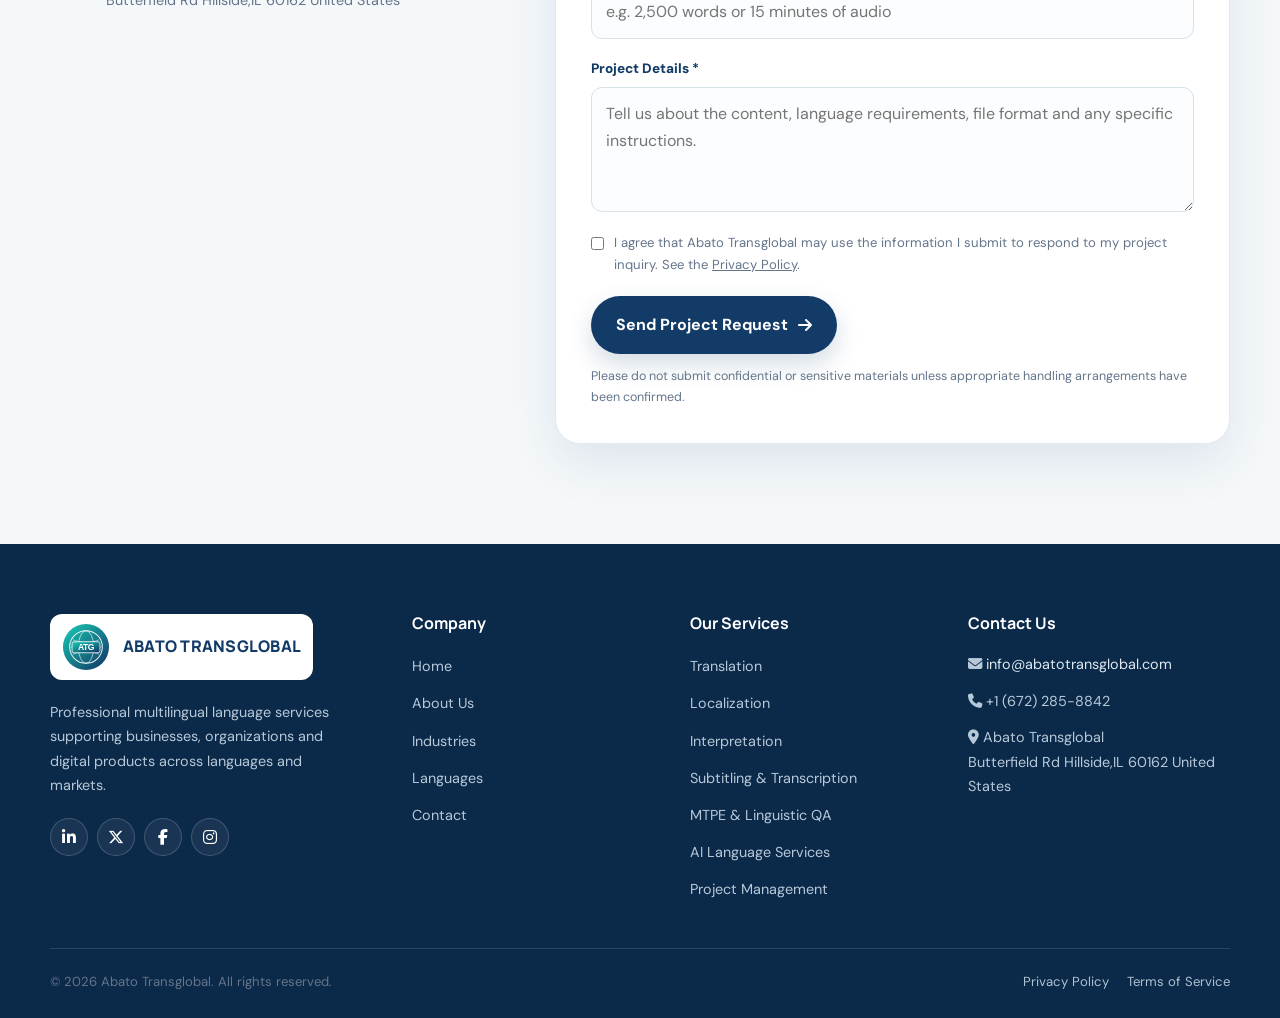
==== commit 407b7386: "Update index.html" ====
--- a/index.html
+++ b/index.html
@@ -1811,7 +1811,7 @@
           </article>
 
           <article class="stat-card">
-            <div class="stat-number">900+<span>+</span></div>
+            <div class="stat-number">900<span>+</span></div>
             <h3>Full-Time Employees</h3>
             <p>
               A dedicated team structure supporting language work,
